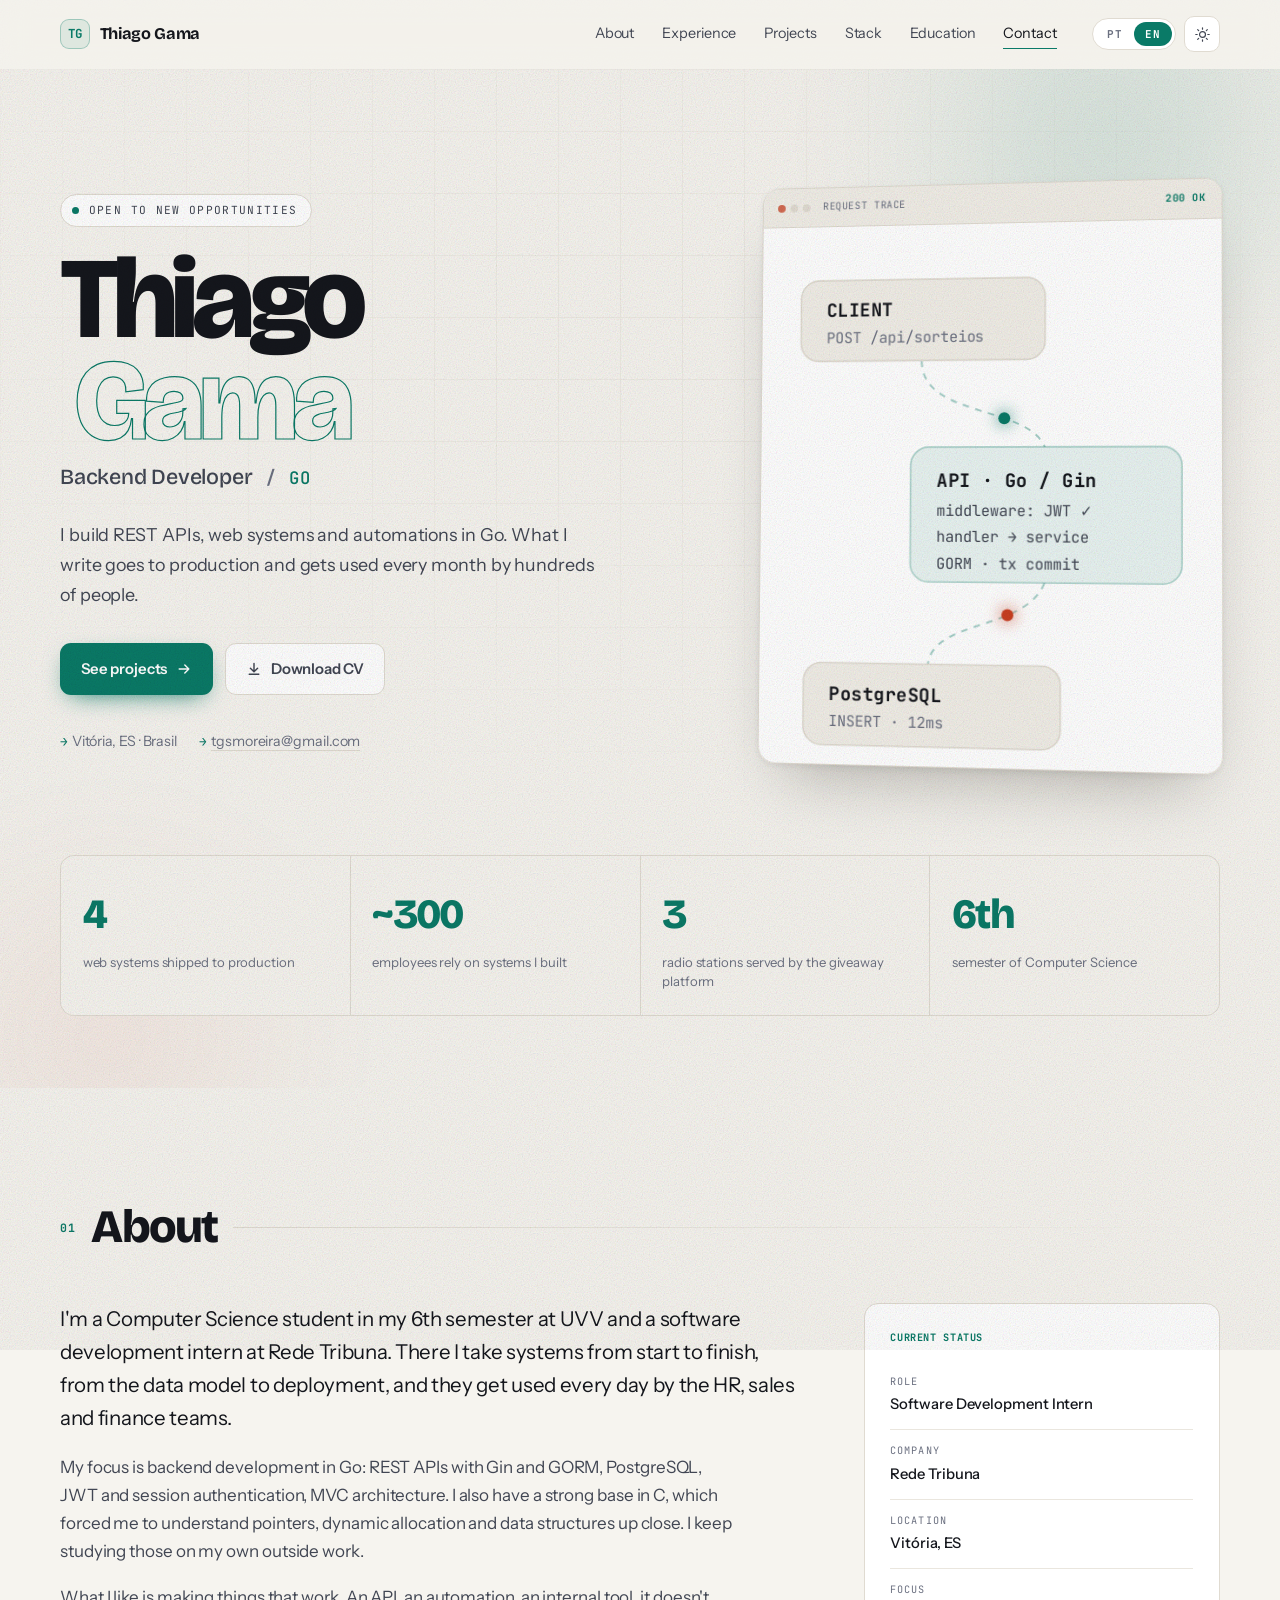
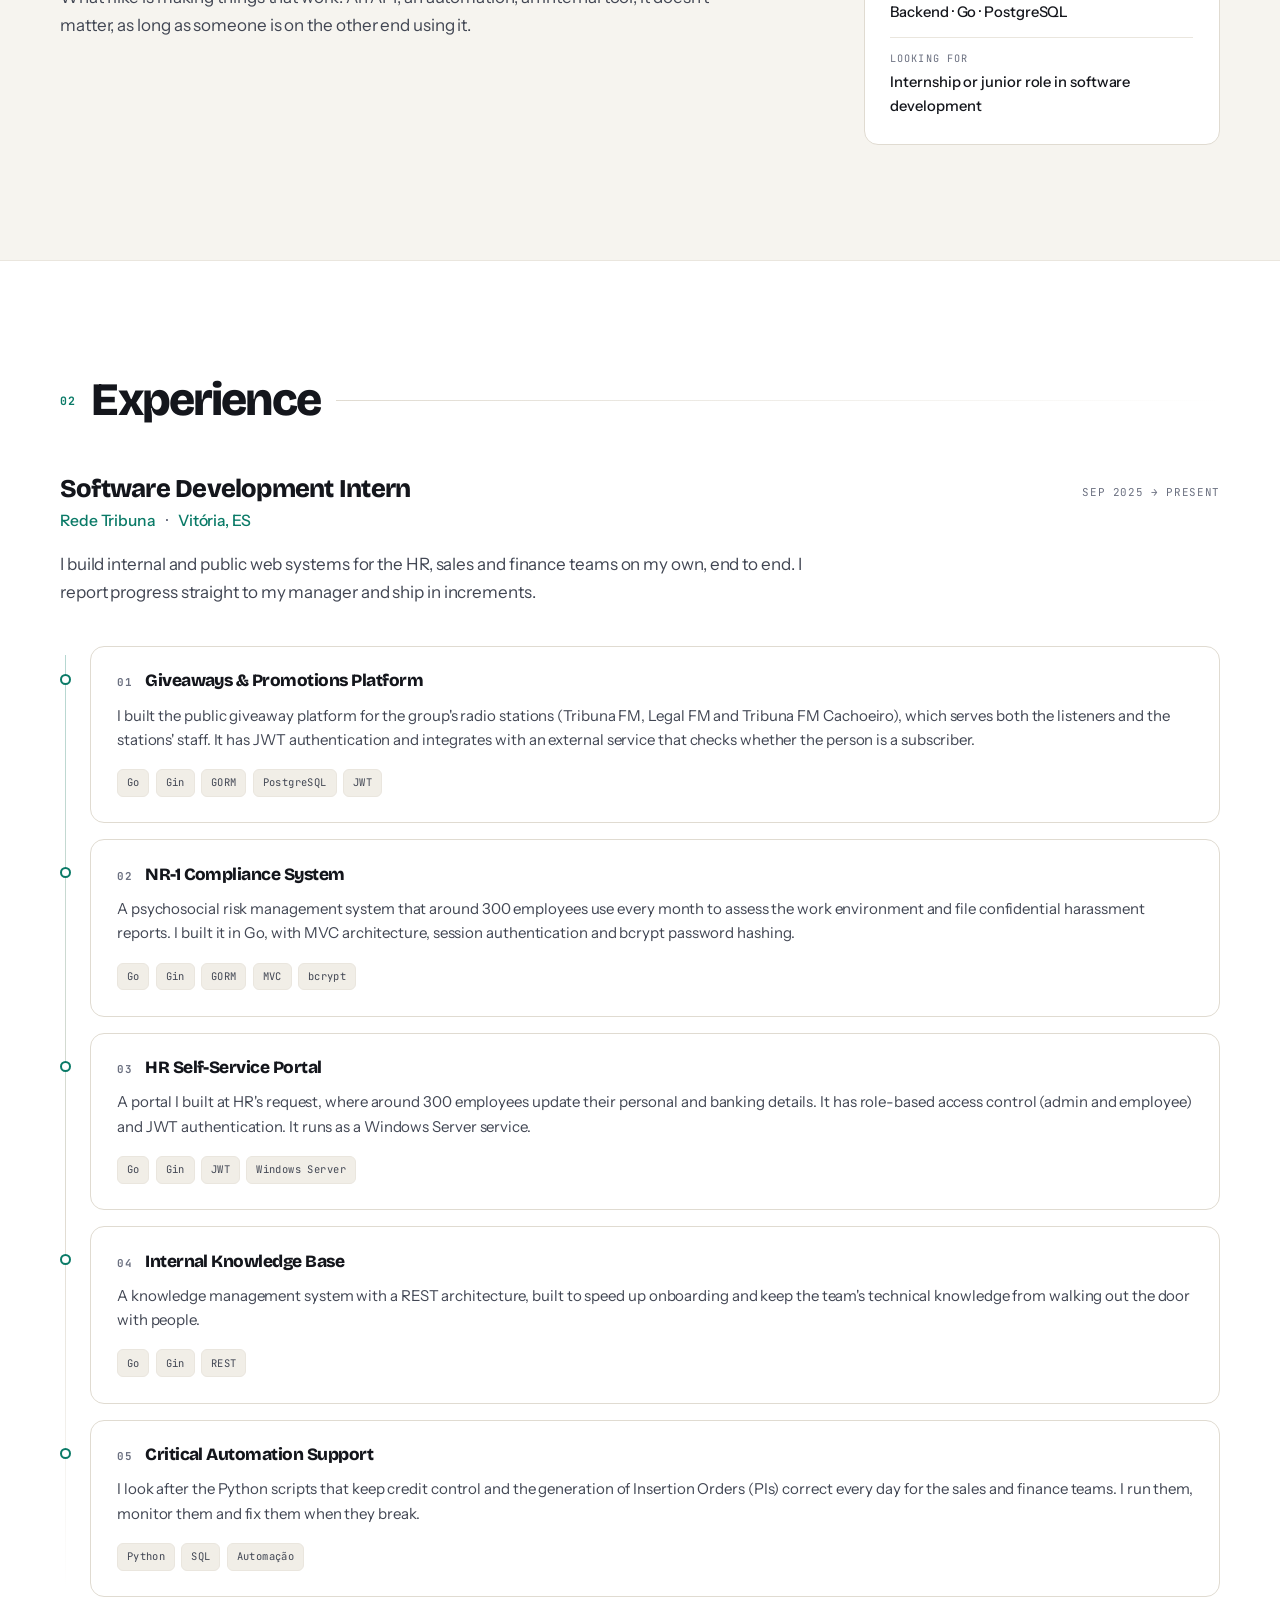
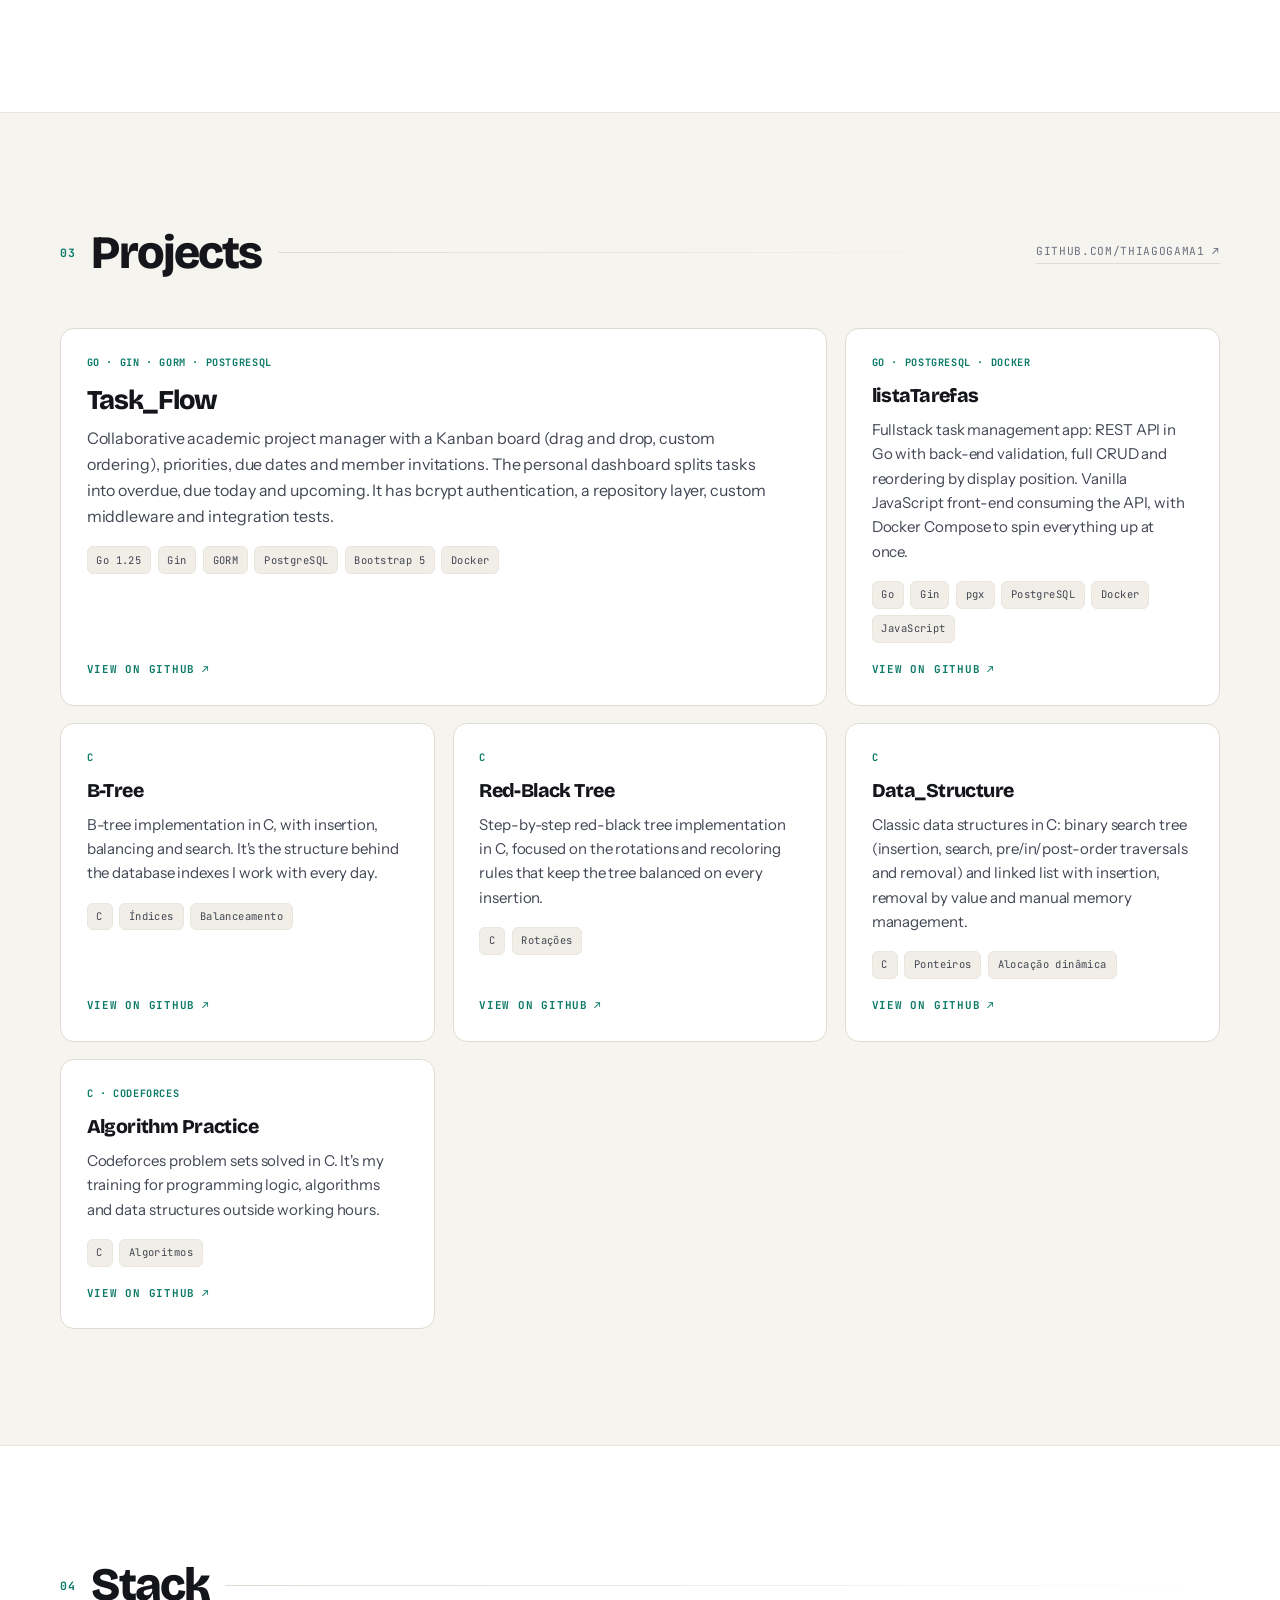
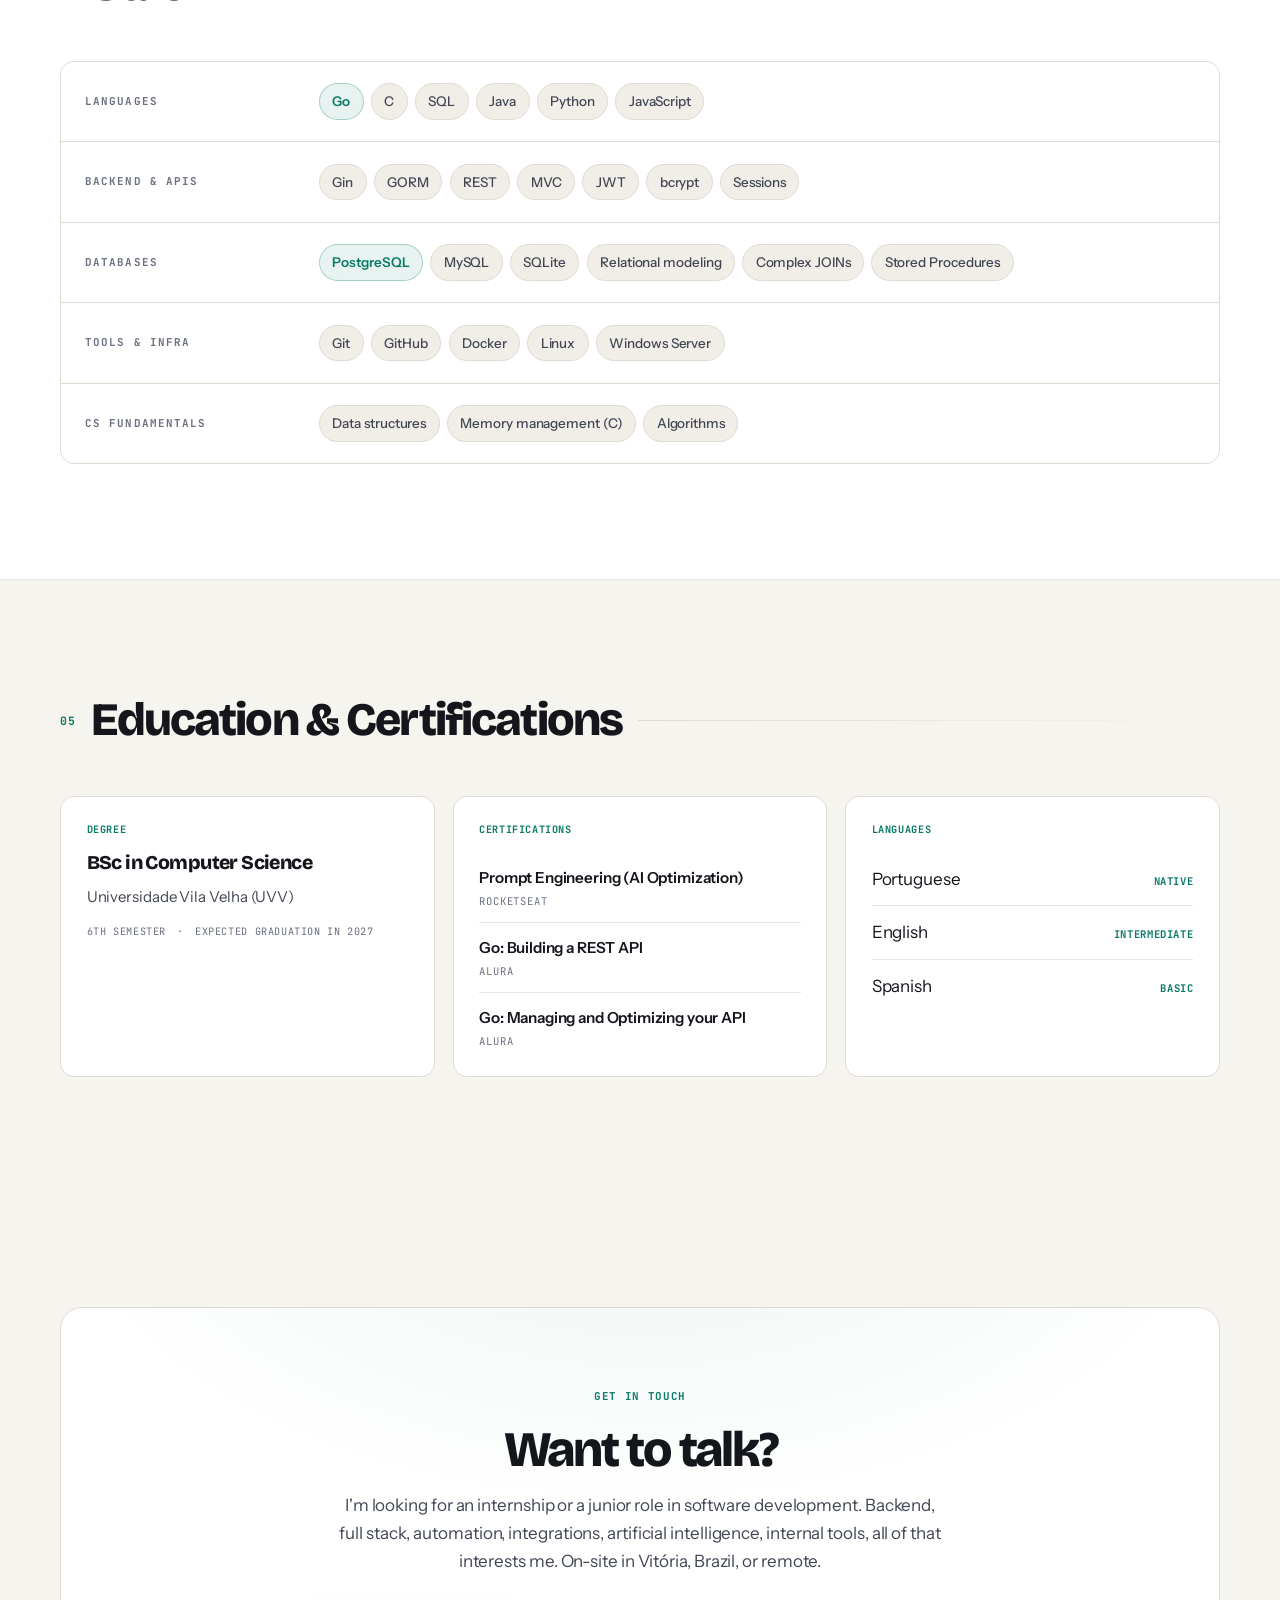
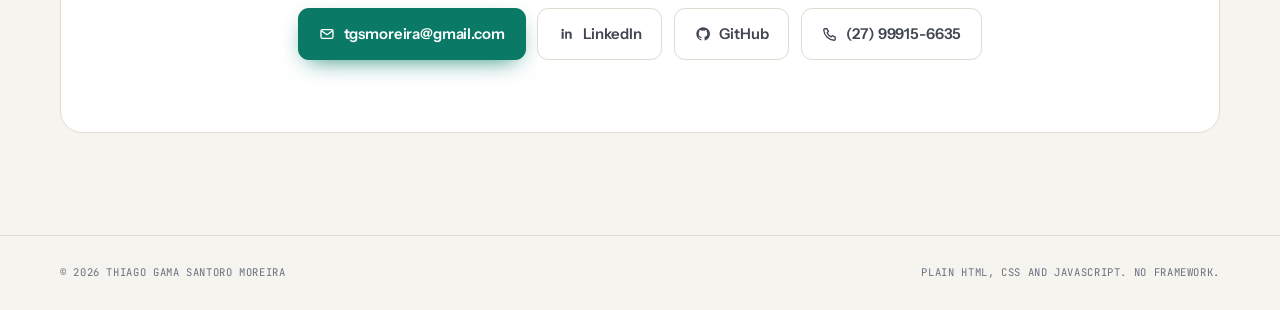
==== index.html @ 3f61fa40 "Inclui inteligencia artificial nas areas de interesse" ====
<!DOCTYPE html>
<html lang="pt-BR" data-theme="dark">
<head>
<meta charset="utf-8">
<meta name="viewport" content="width=device-width, initial-scale=1">
<title>Thiago Gama | Desenvolvedor Backend (Go)</title>

<meta name="description" content="Thiago Gama Santoro Moreira, desenvolvedor backend em Go. APIs REST com Gin e GORM, PostgreSQL e sistemas web em produção. Estudante de Ciência da Computação na UVV, em Vitória (ES).">
<meta name="author" content="Thiago Gama Santoro Moreira">
<meta name="theme-color" content="#0A0B0F">
<link rel="canonical" href="https://thiagogama1.github.io/">

<meta property="og:type" content="website">
<meta property="og:title" content="Thiago Gama | Desenvolvedor Backend (Go)">
<meta property="og:description" content="APIs REST em Go, PostgreSQL e sistemas web em produção usados por centenas de pessoas todos os meses.">
<meta property="og:url" content="https://thiagogama1.github.io/">
<meta property="og:locale" content="pt_BR">
<meta name="twitter:card" content="summary_large_image">

<link rel="icon" href="data:image/svg+xml,<svg xmlns='http://www.w3.org/2000/svg' viewBox='0 0 100 100'><rect width='100' height='100' rx='22' fill='%230A0B0F'/><text x='50' y='68' font-family='monospace' font-size='52' font-weight='700' fill='%232DE2C5' text-anchor='middle'>TG</text></svg>">

<link rel="preconnect" href="https://fonts.googleapis.com">
<link rel="preconnect" href="https://fonts.gstatic.com" crossorigin>
<link href="https://fonts.googleapis.com/css2?family=Bricolage+Grotesque:opsz,wght@12..96,500;12..96,700;12..96,800&family=Instrument+Sans:ital,wght@0,400;0,500;0,600;1,400&family=JetBrains+Mono:wght@400;500;700&display=swap" rel="stylesheet">
<link rel="stylesheet" href="assets/css/style.css">

<script>
  // Aplica tema e idioma antes da pintura, evitando flash.
  (function () {
    var t = localStorage.getItem('tg-theme');
    if (!t) t = window.matchMedia('(prefers-color-scheme: light)').matches ? 'light' : 'dark';
    document.documentElement.setAttribute('data-theme', t);
    var l = localStorage.getItem('tg-lang');
    if (!l) l = (navigator.language || 'pt').toLowerCase().indexOf('pt') === 0 ? 'pt' : 'en';
    document.documentElement.setAttribute('data-lang', l);
  })();
</script>
</head>

<body>
<div class="grain" aria-hidden="true"></div>
<div class="progress" id="progress" aria-hidden="true"></div>
<a class="skip" href="#sobre" data-i18n="a11y.skip">Pular para o conteúdo</a>

<!-- ============ NAV ============ -->
<header class="nav" id="nav">
  <div class="nav__inner">
    <a class="brand" href="#top">
      <span class="brand__mark" aria-hidden="true">TG</span>
      <span class="brand__text">Thiago Gama</span>
    </a>

    <nav class="nav__links" id="navLinks" aria-label="Menu">
      <a href="#sobre" data-i18n="nav.about">Sobre</a>
      <a href="#experiencia" data-i18n="nav.experience">Experiência</a>
      <a href="#projetos" data-i18n="nav.projects">Projetos</a>
      <a href="#stack" data-i18n="nav.stack">Stack</a>
      <a href="#formacao" data-i18n="nav.education">Formação</a>
      <a href="#contato" data-i18n="nav.contact">Contato</a>
    </nav>

    <div class="nav__actions">
      <div class="langswitch" role="group" aria-label="Idioma / Language">
        <button type="button" class="langswitch__btn" data-lang-set="pt">PT</button>
        <button type="button" class="langswitch__btn" data-lang-set="en">EN</button>
        <span class="langswitch__pill" aria-hidden="true"></span>
      </div>

      <button type="button" class="iconbtn" id="themeToggle" aria-label="Alternar tema" data-i18n-attr="aria-label:a11y.theme">
        <svg class="icon-sun" viewBox="0 0 24 24" fill="none" stroke="currentColor" stroke-width="1.7" stroke-linecap="round" aria-hidden="true">
          <circle cx="12" cy="12" r="4.2"/><path d="M12 2.5v2M12 19.5v2M2.5 12h2M19.5 12h2M5.2 5.2l1.4 1.4M17.4 17.4l1.4 1.4M18.8 5.2l-1.4 1.4M6.6 17.4l-1.4 1.4"/>
        </svg>
        <svg class="icon-moon" viewBox="0 0 24 24" fill="none" stroke="currentColor" stroke-width="1.7" stroke-linecap="round" stroke-linejoin="round" aria-hidden="true">
          <path d="M20.5 14.3A8.5 8.5 0 1 1 9.7 3.5a6.8 6.8 0 0 0 10.8 10.8Z"/>
        </svg>
      </button>

      <button type="button" class="burger" id="burger" aria-label="Menu" aria-expanded="false" aria-controls="navLinks">
        <span></span><span></span>
      </button>
    </div>
  </div>
</header>

<main>
<!-- ============ HERO ============ -->
<section class="hero" id="top">
  <div class="hero__bg" aria-hidden="true">
    <span class="blob blob--a"></span>
    <span class="blob blob--b"></span>
  </div>

  <div class="wrap hero__inner">
    <div class="hero__main">
      <p class="eyebrow reveal" data-d="0">
        <span class="pulse" aria-hidden="true"></span>
        <span data-i18n="hero.status">Aberto a novas oportunidades</span>
      </p>

      <h1 class="hero__title">
        <span class="reveal" data-d="1">Thiago</span>
        <span class="reveal accentline" data-d="2">Gama</span>
      </h1>

      <p class="hero__role reveal" data-d="3">
        <span data-i18n="hero.role">Desenvolvedor Backend</span>
        <span class="sep" aria-hidden="true">/</span>
        <span class="mono">Go</span>
      </p>

      <p class="hero__lede reveal" data-d="4" data-i18n="hero.lede">
        Construo APIs REST, sistemas web e automações em Go. O que eu escrevo vai para produção e é usado todo mês por centenas de pessoas.
      </p>

      <div class="hero__cta reveal" data-d="5">
        <a class="btn btn--primary" href="#projetos">
          <span data-i18n="hero.ctaProjects">Ver projetos</span>
          <svg viewBox="0 0 20 20" fill="none" stroke="currentColor" stroke-width="1.8" stroke-linecap="round" stroke-linejoin="round" aria-hidden="true"><path d="M4 10h12M11 5l5 5-5 5"/></svg>
        </a>
        <a class="btn btn--ghost" href="assets/Thiago_Gama_Moreira_CV.pdf" download>
          <svg viewBox="0 0 20 20" fill="none" stroke="currentColor" stroke-width="1.8" stroke-linecap="round" stroke-linejoin="round" aria-hidden="true"><path d="M10 3v10M5.5 9l4.5 4.5L14.5 9M4 16.5h12"/></svg>
          <span data-i18n="hero.ctaCv">Baixar CV</span>
        </a>
      </div>

      <ul class="hero__meta reveal" data-d="6">
        <li><span class="mono">→</span> Vitória, ES · Brasil</li>
        <li><span class="mono">→</span> <a href="mailto:tgsmoreira@gmail.com">tgsmoreira@gmail.com</a></li>
      </ul>
    </div>

    <!-- Painel de trace de requisição -->
    <aside class="hero__viz reveal" data-d="4" aria-hidden="true">
      <div class="panel">
        <div class="panel__bar">
          <span class="panel__dots"><i></i><i></i><i></i></span>
          <span class="mono panel__title">request trace</span>
          <span class="mono panel__code">200 OK</span>
        </div>
        <div class="panel__body">
          <svg class="trace" viewBox="0 0 340 400" role="presentation" xmlns:xlink="http://www.w3.org/1999/xlink">
            <defs>
              <path id="p1" d="M120 96 C 120 140, 200 130, 214 162"/>
              <path id="p2" d="M214 264 C 200 300, 130 292, 126 326"/>
            </defs>

            <path class="edge" d="M120 96 C 120 140, 200 130, 214 162"/>
            <path class="edge" d="M214 264 C 200 300, 130 292, 126 326"/>

            <!-- node: client -->
            <g class="node">
              <rect x="26" y="34" width="188" height="62" rx="14"/>
              <text class="lbl" x="46" y="62">CLIENT</text>
              <text class="sub" x="46" y="82">POST /api/sorteios</text>
            </g>

            <!-- node: api -->
            <g class="node node--hot">
              <rect x="112" y="162" width="204" height="102" rx="14"/>
              <text class="lbl" x="132" y="192">API · Go / Gin</text>
              <text class="sub" x="132" y="214">middleware: JWT ✓</text>
              <text class="sub" x="132" y="234">handler → service</text>
              <text class="sub" x="132" y="254">GORM · tx commit</text>
            </g>

            <!-- node: db -->
            <g class="node">
              <rect x="30" y="326" width="196" height="62" rx="14"/>
              <text class="lbl" x="50" y="354">PostgreSQL</text>
              <text class="sub" x="50" y="374">INSERT · 12ms</text>
            </g>

            <circle class="pkt" r="4.5">
              <animateMotion dur="3.2s" repeatCount="indefinite">
                <mpath href="#p1" xlink:href="#p1"/>
              </animateMotion>
            </circle>
            <circle class="pkt pkt--2" r="4.5">
              <animateMotion dur="3.2s" begin="1.1s" repeatCount="indefinite">
                <mpath href="#p2" xlink:href="#p2"/>
              </animateMotion>
            </circle>
          </svg>
        </div>
      </div>
    </aside>
  </div>

  <!-- ============ STATS ============ -->
  <div class="wrap">
    <ul class="stats reveal">
      <li class="stat">
        <span class="stat__num" data-count="4" data-suffix="">0</span>
        <span class="stat__lbl" data-i18n="stats.systems">sistemas web entregues em produção</span>
      </li>
      <li class="stat">
        <span class="stat__num" data-count="300" data-prefix="~">0</span>
        <span class="stat__lbl" data-i18n="stats.users">colaboradores usam meus sistemas</span>
      </li>
      <li class="stat">
        <span class="stat__num" data-count="3" data-suffix="">0</span>
        <span class="stat__lbl" data-i18n="stats.radios">rádios servidas pela plataforma de sorteios</span>
      </li>
      <li class="stat">
        <span class="stat__num" data-count="6" data-suffix="º">0</span>
        <span class="stat__lbl" data-i18n="stats.semester">período de Ciência da Computação</span>
      </li>
    </ul>
  </div>
</section>

<!-- ============ SOBRE ============ -->
<section class="sec" id="sobre">
  <div class="wrap">
    <header class="sechead reveal">
      <span class="mono sechead__idx">01</span>
      <h2 class="sechead__title" data-i18n="about.title">Sobre</h2>
      <span class="sechead__rule" aria-hidden="true"></span>
    </header>

    <div class="about">
      <div class="about__text">
        <p class="lead reveal" data-i18n="about.p1">
          Sou estudante de Ciência da Computação no 6º período da UVV e estagiário de desenvolvimento de sistemas na Rede Tribuna. Lá eu pego os sistemas do começo ao fim, do modelo de dados ao deploy, e eles são usados todo dia pelas áreas de RH, comercial e financeiro.
        </p>
        <p class="reveal" data-i18n="about.p2">
          Meu foco é backend em Go: APIs REST com Gin e GORM, PostgreSQL, autenticação com JWT e sessão, arquitetura MVC. Tenho também uma base forte em C, que me obrigou a entender ponteiros, alocação dinâmica e estruturas de dados de perto. Continuo estudando esses assuntos por conta própria fora do trabalho.
        </p>
        <p class="reveal" data-i18n="about.p3">
          Gosto de fazer coisa que funciona. API, automação, ferramenta interna, tanto faz: o que importa é ter alguém do outro lado usando.
        </p>
      </div>

      <aside class="about__card reveal">
        <div class="card card--quiet">
          <p class="mono card__kicker" data-i18n="about.nowTitle">status atual</p>
          <dl class="deflist">
            <div><dt data-i18n="about.roleK">Cargo</dt><dd data-i18n="about.roleV">Estagiário de Desenvolvimento de Sistemas</dd></div>
            <div><dt data-i18n="about.companyK">Empresa</dt><dd>Rede Tribuna</dd></div>
            <div><dt data-i18n="about.locK">Local</dt><dd>Vitória, ES</dd></div>
            <div><dt data-i18n="about.focusK">Foco</dt><dd data-i18n="about.focusV">Backend · Go · PostgreSQL</dd></div>
            <div><dt data-i18n="about.seekK">Buscando</dt><dd data-i18n="about.seekV">Estágio ou vaga júnior em desenvolvimento de software</dd></div>
          </dl>
        </div>
      </aside>
    </div>
  </div>
</section>

<!-- ============ EXPERIÊNCIA ============ -->
<section class="sec sec--alt" id="experiencia">
  <div class="wrap">
    <header class="sechead reveal">
      <span class="mono sechead__idx">02</span>
      <h2 class="sechead__title" data-i18n="exp.title">Experiência</h2>
      <span class="sechead__rule" aria-hidden="true"></span>
    </header>

    <div class="job reveal">
      <div class="job__head">
        <div>
          <h3 class="job__role" data-i18n="exp.jobRole">Estagiário de Desenvolvimento de Sistemas</h3>
          <p class="job__co">Rede Tribuna <span class="sep">·</span> Vitória, ES</p>
        </div>
        <p class="mono job__when"><span data-i18n="exp.jobFrom">Set 2025</span> <span aria-hidden="true">→</span> <span data-i18n="exp.jobTo">atual</span></p>
      </div>
      <p class="job__intro" data-i18n="exp.jobIntro">
        Desenvolvo sozinho, de ponta a ponta, sistemas web internos e públicos para as áreas de RH, comercial e financeiro. Reporto o andamento direto ao gestor e entrego em partes.
      </p>
    </div>

    <ol class="tl">
      <li class="tl__item reveal">
        <div class="card card--work">
          <div class="card__top">
            <span class="mono card__idx">01</span>
            <h4 class="card__title" data-i18n="exp.p1t">Plataforma de Sorteios e Promoções</h4>
          </div>
          <p class="card__desc" data-i18n="exp.p1d">
            Desenvolvi a plataforma pública de sorteios das rádios do grupo (Tribuna FM, Legal FM e Tribuna FM Cachoeiro), que atende tanto os ouvintes quanto a equipe das emissoras. Tem autenticação JWT e integração com um serviço externo que verifica se a pessoa é assinante.
          </p>
          <ul class="tags"><li>Go</li><li>Gin</li><li>GORM</li><li>PostgreSQL</li><li>JWT</li></ul>
        </div>
      </li>

      <li class="tl__item reveal">
        <div class="card card--work">
          <div class="card__top">
            <span class="mono card__idx">02</span>
            <h4 class="card__title" data-i18n="exp.p2t">Sistema de Conformidade com a NR-1</h4>
          </div>
          <p class="card__desc" data-i18n="exp.p2d">
            Sistema de gestão de riscos psicossociais que cerca de 300 funcionários usam todo mês para avaliar o ambiente de trabalho e registrar denúncias de assédio de forma confidencial. Fiz em Go, com arquitetura MVC, autenticação por sessão e senha com bcrypt.
          </p>
          <ul class="tags"><li>Go</li><li>Gin</li><li>GORM</li><li>MVC</li><li>bcrypt</li></ul>
        </div>
      </li>

      <li class="tl__item reveal">
        <div class="card card--work">
          <div class="card__top">
            <span class="mono card__idx">03</span>
            <h4 class="card__title" data-i18n="exp.p3t">Portal de Autoatendimento do RH</h4>
          </div>
          <p class="card__desc" data-i18n="exp.p3d">
            Portal que desenvolvi a pedido do RH, onde cerca de 300 colaboradores atualizam dados cadastrais e bancários. Tem controle de acesso por perfil (administrador e colaborador) e autenticação por JWT. Roda como serviço no Windows Server.
          </p>
          <ul class="tags"><li>Go</li><li>Gin</li><li>JWT</li><li>Windows Server</li></ul>
        </div>
      </li>

      <li class="tl__item reveal">
        <div class="card card--work">
          <div class="card__top">
            <span class="mono card__idx">04</span>
            <h4 class="card__title" data-i18n="exp.p4t">Base de Conhecimento Interna</h4>
          </div>
          <p class="card__desc" data-i18n="exp.p4d">
            Sistema de gestão de conhecimento com arquitetura REST, feito para acelerar o treinamento de quem entra na equipe e não deixar o conhecimento técnico ir embora junto com as pessoas.
          </p>
          <ul class="tags"><li>Go</li><li>Gin</li><li>REST</li></ul>
        </div>
      </li>

      <li class="tl__item reveal">
        <div class="card card--work">
          <div class="card__top">
            <span class="mono card__idx">05</span>
            <h4 class="card__title" data-i18n="exp.p5t">Sustentação de Automações Críticas</h4>
          </div>
          <p class="card__desc" data-i18n="exp.p5d">
            Cuido dos scripts em Python que garantem a integridade diária do controle de crédito e da geração de Pedidos de Inserção (PIs) do comercial e do financeiro. Executo, monitoro e corrijo quando quebra.
          </p>
          <ul class="tags"><li>Python</li><li>SQL</li><li>Automação</li></ul>
        </div>
      </li>
    </ol>
  </div>
</section>

<!-- ============ PROJETOS ============ -->
<section class="sec" id="projetos">
  <div class="wrap">
    <header class="sechead reveal">
      <span class="mono sechead__idx">03</span>
      <h2 class="sechead__title" data-i18n="proj.title">Projetos</h2>
      <span class="sechead__rule" aria-hidden="true"></span>
      <a class="sechead__link mono" href="https://github.com/ThiagoGama1" target="_blank" rel="noopener">
        github.com/ThiagoGama1 ↗
      </a>
    </header>

    <div class="grid">
      <article class="card card--proj card--feature reveal">
        <p class="mono card__kicker">Go · Gin · GORM · PostgreSQL</p>
        <h3 class="card__title">Task_Flow</h3>
        <p class="card__desc" data-i18n="proj.taskflow">
          Gerenciador de projetos acadêmicos colaborativos com quadro Kanban (arrastar e soltar, ordenação personalizada), prioridades, prazos e convite de membros. O dashboard pessoal separa as tarefas em atrasadas, para hoje e próximas. Tem autenticação com bcrypt, camada de repositórios, middleware próprio e testes de integração.
        </p>
        <ul class="tags"><li>Go 1.25</li><li>Gin</li><li>GORM</li><li>PostgreSQL</li><li>Bootstrap 5</li><li>Docker</li></ul>
        <a class="card__link" href="https://github.com/ThiagoGama1/Task_Flow" target="_blank" rel="noopener">
          <span data-i18n="proj.view">Ver no GitHub</span> <span aria-hidden="true">↗</span>
        </a>
      </article>

      <article class="card card--proj reveal">
        <p class="mono card__kicker">Go · PostgreSQL · Docker</p>
        <h3 class="card__title">listaTarefas</h3>
        <p class="card__desc" data-i18n="proj.lista">
          Aplicação fullstack de gestão de tarefas: API REST em Go com validação no back-end, CRUD completo e reordenação por posição de exibição. Front-end em JavaScript puro consumindo a API, com Docker Compose para subir tudo de uma vez.
        </p>
        <ul class="tags"><li>Go</li><li>Gin</li><li>pgx</li><li>PostgreSQL</li><li>Docker</li><li>JavaScript</li></ul>
        <a class="card__link" href="https://github.com/ThiagoGama1/listaTarefas" target="_blank" rel="noopener">
          <span data-i18n="proj.view">Ver no GitHub</span> <span aria-hidden="true">↗</span>
        </a>
      </article>

      <article class="card card--proj reveal">
        <p class="mono card__kicker">C</p>
        <h3 class="card__title" data-i18n="proj.btreeT">Árvore B</h3>
        <p class="card__desc" data-i18n="proj.btreeD">
          Implementação de árvore B em C, com inserção, balanceamento e busca. É a estrutura por trás dos índices dos bancos de dados que uso no dia a dia.
        </p>
        <ul class="tags"><li>C</li><li>Índices</li><li>Balanceamento</li></ul>
        <a class="card__link" href="https://github.com/ThiagoGama1/B_tree2" target="_blank" rel="noopener">
          <span data-i18n="proj.view">Ver no GitHub</span> <span aria-hidden="true">↗</span>
        </a>
      </article>

      <article class="card card--proj reveal">
        <p class="mono card__kicker">C</p>
        <h3 class="card__title" data-i18n="proj.rbT">Árvore Rubro-Negra</h3>
        <p class="card__desc" data-i18n="proj.rbD">
          Implementação passo a passo de árvore rubro-negra em C, com foco nas rotações e nas regras de recoloração que mantêm a árvore balanceada a cada inserção.
        </p>
        <ul class="tags"><li>C</li><li>Rotações</li></ul>
        <a class="card__link" href="https://github.com/ThiagoGama1/arvore_rubro_negra" target="_blank" rel="noopener">
          <span data-i18n="proj.view">Ver no GitHub</span> <span aria-hidden="true">↗</span>
        </a>
      </article>

      <article class="card card--proj reveal">
        <p class="mono card__kicker">C</p>
        <h3 class="card__title">Data_Structure</h3>
        <p class="card__desc" data-i18n="proj.dsD">
          Estruturas de dados clássicas em C: árvore binária de busca (inserção, busca, percursos pré/in/pós-ordem e remoção) e lista encadeada com inserção, remoção por valor e gerenciamento manual de memória.
        </p>
        <ul class="tags"><li>C</li><li>Ponteiros</li><li>Alocação dinâmica</li></ul>
        <a class="card__link" href="https://github.com/ThiagoGama1/Data_Structure" target="_blank" rel="noopener">
          <span data-i18n="proj.view">Ver no GitHub</span> <span aria-hidden="true">↗</span>
        </a>
      </article>

      <article class="card card--proj reveal">
        <p class="mono card__kicker">C · Codeforces</p>
        <h3 class="card__title" data-i18n="proj.cfT">Treino em Algoritmos</h3>
        <p class="card__desc" data-i18n="proj.cfD">
          Problem sets do Codeforces resolvidos em C. É o meu treino de lógica de programação, algoritmos e estruturas de dados fora do horário de trabalho.
        </p>
        <ul class="tags"><li>C</li><li>Algoritmos</li></ul>
        <a class="card__link" href="https://github.com/ThiagoGama1/exercicios_de_logica_codeforces" target="_blank" rel="noopener">
          <span data-i18n="proj.view">Ver no GitHub</span> <span aria-hidden="true">↗</span>
        </a>
      </article>
    </div>
  </div>
</section>

<!-- ============ STACK ============ -->
<section class="sec sec--alt" id="stack">
  <div class="wrap">
    <header class="sechead reveal">
      <span class="mono sechead__idx">04</span>
      <h2 class="sechead__title" data-i18n="stack.title">Stack</h2>
      <span class="sechead__rule" aria-hidden="true"></span>
    </header>

    <div class="stack">
      <div class="stack__grp reveal">
        <h3 class="stack__h mono" data-i18n="stack.lang">Linguagens</h3>
        <ul class="chips"><li class="chip chip--hi">Go</li><li class="chip">C</li><li class="chip">SQL</li><li class="chip">Java</li><li class="chip">Python</li><li class="chip">JavaScript</li></ul>
      </div>
      <div class="stack__grp reveal">
        <h3 class="stack__h mono" data-i18n="stack.backend">Backend &amp; APIs</h3>
        <ul class="chips"><li class="chip">Gin</li><li class="chip">GORM</li><li class="chip">REST</li><li class="chip">MVC</li><li class="chip">JWT</li><li class="chip">bcrypt</li><li class="chip" data-i18n="stack.sessions">Sessões</li></ul>
      </div>
      <div class="stack__grp reveal">
        <h3 class="stack__h mono" data-i18n="stack.db">Banco de dados</h3>
        <ul class="chips"><li class="chip chip--hi">PostgreSQL</li><li class="chip">MySQL</li><li class="chip">SQLite</li><li class="chip" data-i18n="stack.modeling">Modelagem relacional</li><li class="chip" data-i18n="stack.joins">JOINs complexos</li><li class="chip">Stored Procedures</li></ul>
      </div>
      <div class="stack__grp reveal">
        <h3 class="stack__h mono" data-i18n="stack.tools">Ferramentas &amp; Infra</h3>
        <ul class="chips"><li class="chip">Git</li><li class="chip">GitHub</li><li class="chip">Docker</li><li class="chip">Linux</li><li class="chip">Windows Server</li></ul>
      </div>
      <div class="stack__grp reveal">
        <h3 class="stack__h mono" data-i18n="stack.cs">Fundamentos</h3>
        <ul class="chips"><li class="chip" data-i18n="stack.ds">Estruturas de dados</li><li class="chip" data-i18n="stack.mem">Gerenciamento de memória (C)</li><li class="chip" data-i18n="stack.algo">Algoritmos</li></ul>
      </div>
    </div>
  </div>
</section>

<!-- ============ FORMAÇÃO ============ -->
<section class="sec" id="formacao">
  <div class="wrap">
    <header class="sechead reveal">
      <span class="mono sechead__idx">05</span>
      <h2 class="sechead__title" data-i18n="edu.title">Formação &amp; Certificações</h2>
      <span class="sechead__rule" aria-hidden="true"></span>
    </header>

    <div class="edu">
      <div class="card card--edu reveal">
        <p class="mono card__kicker" data-i18n="edu.degreeK">graduação</p>
        <h3 class="card__title" data-i18n="edu.degree">Bacharelado em Ciência da Computação</h3>
        <p class="card__desc">Universidade Vila Velha (UVV)</p>
        <p class="mono card__meta"><span data-i18n="edu.sem">6º período</span> <span class="sep">·</span> <span data-i18n="edu.grad">conclusão prevista em 2027</span></p>
      </div>

      <div class="card card--edu reveal">
        <p class="mono card__kicker" data-i18n="edu.certK">certificações</p>
        <ul class="certs">
          <li><strong data-i18n="edu.c1">Engenharia de Prompt (AI Optimization)</strong><span>Rocketseat</span></li>
          <li><strong data-i18n="edu.c2">Go: Criando uma API REST</strong><span>Alura</span></li>
          <li><strong data-i18n="edu.c3">Go: Gerenciando e Otimizando sua API</strong><span>Alura</span></li>
        </ul>
      </div>

      <div class="card card--edu reveal">
        <p class="mono card__kicker" data-i18n="edu.langK">idiomas</p>
        <ul class="langs">
          <li><span data-i18n="edu.pt">Português</span><b class="mono" data-i18n="edu.ptL">nativo</b></li>
          <li><span data-i18n="edu.en">Inglês</span><b class="mono" data-i18n="edu.enL">intermediário</b></li>
          <li><span data-i18n="edu.es">Espanhol</span><b class="mono" data-i18n="edu.esL">básico</b></li>
        </ul>
      </div>
    </div>
  </div>
</section>

<!-- ============ CONTATO ============ -->
<section class="sec sec--contact" id="contato">
  <div class="wrap">
    <div class="cta reveal">
      <span class="mono cta__kicker" data-i18n="contact.kicker">contato</span>
      <h2 class="cta__title" data-i18n="contact.title">Vamos conversar?</h2>
      <p class="cta__lede" data-i18n="contact.lede">
        Procuro estágio ou vaga júnior em desenvolvimento de software. Backend, full stack, automação, integrações, inteligência artificial, ferramentas internas, tudo isso me interessa. Presencial em Vitória (ES) ou remoto.
      </p>

      <div class="cta__links">
        <a class="btn btn--primary" href="mailto:tgsmoreira@gmail.com">
          <svg viewBox="0 0 20 20" fill="none" stroke="currentColor" stroke-width="1.7" stroke-linecap="round" stroke-linejoin="round" aria-hidden="true"><rect x="2.5" y="4.5" width="15" height="11" rx="2"/><path d="M3 6l7 5 7-5"/></svg>
          tgsmoreira@gmail.com
        </a>
        <a class="btn btn--ghost" href="https://www.linkedin.com/in/thiago-gama-santoro" target="_blank" rel="noopener">
          <svg viewBox="0 0 20 20" fill="currentColor" aria-hidden="true"><path d="M4.5 7h2.6v9H4.5V7Zm1.3-3.6a1.5 1.5 0 1 1 0 3 1.5 1.5 0 0 1 0-3ZM9 7h2.5v1.25h.04c.35-.66 1.2-1.35 2.47-1.35 2.64 0 3.13 1.7 3.13 3.92V16h-2.6v-4.6c0-1.1-.02-2.5-1.55-2.5-1.55 0-1.79 1.2-1.79 2.43V16H9V7Z"/></svg>
          LinkedIn
        </a>
        <a class="btn btn--ghost" href="https://github.com/ThiagoGama1" target="_blank" rel="noopener">
          <svg viewBox="0 0 20 20" fill="currentColor" aria-hidden="true"><path d="M10 1.6a8.4 8.4 0 0 0-2.66 16.37c.42.08.57-.18.57-.4v-1.5c-2.34.5-2.83-1-2.83-1-.38-.98-.94-1.24-.94-1.24-.77-.53.06-.51.06-.51.85.06 1.3.87 1.3.87.75 1.3 1.98.92 2.46.7.08-.55.3-.92.54-1.13-1.87-.21-3.83-.94-3.83-4.16 0-.92.33-1.67.87-2.26-.09-.21-.38-1.07.08-2.23 0 0 .7-.23 2.3.86a7.9 7.9 0 0 1 4.2 0c1.6-1.09 2.3-.86 2.3-.86.46 1.16.17 2.02.08 2.23.54.59.86 1.34.86 2.26 0 3.23-1.96 3.94-3.84 4.15.3.26.57.78.57 1.58v2.34c0 .23.15.49.58.4A8.4 8.4 0 0 0 10 1.6Z"/></svg>
          GitHub
        </a>
        <a class="btn btn--ghost" href="tel:+5527999156635">
          <svg viewBox="0 0 20 20" fill="none" stroke="currentColor" stroke-width="1.7" stroke-linecap="round" stroke-linejoin="round" aria-hidden="true"><path d="M6.2 3.5 8 7l-1.6 1.4a10 10 0 0 0 5.2 5.2L13 12l3.5 1.8v2.7c0 .8-.7 1.4-1.5 1.3A13.8 13.8 0 0 1 2.2 5c-.1-.8.5-1.5 1.3-1.5h2.7Z"/></svg>
          (27) 99915-6635
        </a>
      </div>
    </div>
  </div>
</section>
</main>

<footer class="foot">
  <div class="wrap foot__inner">
    <p class="mono">© <span id="year">2026</span> Thiago Gama Santoro Moreira</p>
    <p class="mono foot__built" data-i18n="footer.built">HTML, CSS e JavaScript puro. Sem framework.</p>
  </div>
</footer>

<script src="assets/js/i18n.js"></script>
<script src="assets/js/main.js"></script>
</body>
</html>
---- assets/css/style.css ----
/* =========================================================
   Thiago Gama — portfólio
   Paleta: base quase-preta + acento mint/teal, contra-acento coral
   Tipografia: Bricolage Grotesque / Instrument Sans / JetBrains Mono
   ========================================================= */

/* ---------- 1. tokens ---------- */
:root {
  --bg:        #0A0B0F;
  --bg-alt:    #0E1016;
  --surface:   #14161E;
  --surface-2: #1A1D27;
  --line:      #232733;
  --line-soft: #1A1D26;
  --fg:        #E9EAEE;
  --fg-dim:    #A6AAB8;
  --muted:     #848A99;

  --accent:      #2DE2C5;
  --accent-deep: #14B79B;
  --accent-soft: rgba(45, 226, 197, .12);
  --accent-line: rgba(45, 226, 197, .28);
  --coral:       #FF6B4A;

  --shadow:   0 1px 2px rgba(0,0,0,.4), 0 12px 32px -12px rgba(0,0,0,.7);
  --shadow-l: 0 2px 4px rgba(0,0,0,.4), 0 32px 64px -24px rgba(0,0,0,.85);

  --font-display: "Bricolage Grotesque", "Trebuchet MS", sans-serif;
  --font-body:    "Instrument Sans", "Segoe UI", sans-serif;
  --font-mono:    "JetBrains Mono", ui-monospace, "Cascadia Mono", monospace;

  --wrap: 1160px;
  --pad: clamp(1.25rem, 4vw, 2.5rem);
  --r: 14px;
  --ease: cubic-bezier(.22, 1, .36, 1);
}

[data-theme="light"] {
  --bg:        #F6F4EF;
  --bg-alt:    #FFFFFF;
  --surface:   #FFFFFF;
  --surface-2: #F1EEE7;
  --line:      #E0DBD1;
  --line-soft: #EAE6DE;
  --fg:        #14161C;
  --fg-dim:    #414653;
  --muted:     #6B7080;

  --accent:      #0A7A67;
  --accent-deep: #06584A;
  --accent-soft: rgba(10, 122, 103, .09);
  --accent-line: rgba(10, 122, 103, .30);
  --coral:       #C93F20;

  --shadow:   0 1px 2px rgba(24,20,12,.06), 0 12px 28px -14px rgba(24,20,12,.22);
  --shadow-l: 0 2px 6px rgba(24,20,12,.07), 0 34px 60px -28px rgba(24,20,12,.30);
}

/* ---------- 2. base ---------- */
*, *::before, *::after { box-sizing: border-box; }

html {
  scroll-behavior: smooth;
  scroll-padding-top: 96px;
  -webkit-text-size-adjust: 100%;
}

body {
  margin: 0;
  background: var(--bg);
  color: var(--fg);
  font-family: var(--font-body);
  font-size: clamp(1rem, .96rem + .2vw, 1.0625rem);
  line-height: 1.65;
  letter-spacing: -.005em;
  -webkit-font-smoothing: antialiased;
  overflow-x: hidden;
  transition: background-color .5s var(--ease), color .5s var(--ease);
}

img, svg { max-width: 100%; }
a { color: inherit; text-decoration: none; }
h1, h2, h3, h4 { font-family: var(--font-display); font-weight: 800; line-height: 1.05; letter-spacing: -.03em; margin: 0; }
p { margin: 0; }
ul, ol, dl, dd { margin: 0; padding: 0; list-style: none; }

.mono { font-family: var(--font-mono); font-size: .74em; letter-spacing: .06em; text-transform: uppercase; }
.sep { color: var(--muted); margin: 0 .45em; }
.wrap { width: min(100% - 2 * var(--pad), var(--wrap)); margin-inline: auto; }

::selection { background: var(--accent); color: #05060A; }

:focus-visible {
  outline: 2px solid var(--accent);
  outline-offset: 3px;
  border-radius: 4px;
}

.skip {
  position: fixed; top: -100px; left: 1rem; z-index: 200;
  padding: .7rem 1.1rem; background: var(--accent); color: #05060A;
  font-weight: 600; border-radius: 10px; transition: top .2s;
}
.skip:focus { top: 1rem; }

/* textura de grão sobre tudo */
.grain {
  position: fixed; inset: -50%; z-index: 1; pointer-events: none;
  opacity: .16; mix-blend-mode: overlay;
  background-image: url("data:image/svg+xml,%3Csvg xmlns='http://www.w3.org/2000/svg' width='180' height='180'%3E%3Cfilter id='n'%3E%3CfeTurbulence type='fractalNoise' baseFrequency='.85' numOctaves='3'/%3E%3C/filter%3E%3Crect width='180' height='180' filter='url(%23n)'/%3E%3C/svg%3E");
}
[data-theme="light"] .grain { opacity: .30; mix-blend-mode: multiply; }

/* barra de progresso de leitura */
.progress {
  position: fixed; top: 0; left: 0; z-index: 120;
  height: 2px; width: 100%; transform-origin: 0 50%; transform: scaleX(0);
  background: linear-gradient(90deg, var(--accent), var(--coral));
}

/* ---------- 3. nav ---------- */
.nav {
  position: sticky; top: 0; z-index: 100;
  backdrop-filter: blur(14px) saturate(150%);
  -webkit-backdrop-filter: blur(14px) saturate(150%);
  background: var(--bg); /* fallback para navegadores sem color-mix */
  background: color-mix(in srgb, var(--bg) 72%, transparent);
  border-bottom: 1px solid transparent;
  transition: border-color .35s, background-color .35s;
}
.nav.is-stuck { border-bottom-color: var(--line); }

.nav__inner {
  width: min(100% - 2 * var(--pad), var(--wrap));
  margin-inline: auto;
  display: flex; align-items: center; gap: 1.5rem;
  height: 68px;
}

.brand { display: inline-flex; align-items: center; gap: .6rem; margin-right: auto; }
.brand__mark {
  font-family: var(--font-mono); font-weight: 700; font-size: .78rem; letter-spacing: .04em;
  display: grid; place-items: center; width: 30px; height: 30px; border-radius: 9px;
  background: var(--accent-soft); color: var(--accent);
  border: 1px solid var(--accent-line);
  transition: transform .4s var(--ease);
}
.brand:hover .brand__mark { transform: rotate(-8deg) scale(1.06); }
.brand__text { font-family: var(--font-display); font-weight: 700; letter-spacing: -.02em; font-size: 1.02rem; }

.nav__links { display: flex; gap: .35rem; }
.nav__links a {
  position: relative; padding: .45rem .7rem; border-radius: 8px;
  font-size: .9rem; color: var(--fg-dim);
  transition: color .25s, background-color .25s;
}
.nav__links a::after {
  content: ""; position: absolute; left: .7rem; right: .7rem; bottom: .25rem;
  height: 1.5px; background: var(--accent); transform: scaleX(0); transform-origin: 0 50%;
  transition: transform .35s var(--ease);
}
.nav__links a:hover { color: var(--fg); }
.nav__links a:hover::after,
.nav__links a.is-active::after { transform: scaleX(1); }
.nav__links a.is-active { color: var(--fg); }

.nav__actions { display: flex; align-items: center; gap: .5rem; }

.langswitch {
  position: relative; display: flex; padding: 3px;
  border: 1px solid var(--line); border-radius: 999px; background: var(--surface);
}
.langswitch__btn {
  position: relative; z-index: 1; cursor: pointer; border: 0; background: none;
  font-family: var(--font-mono); font-size: .68rem; font-weight: 700; letter-spacing: .08em;
  color: var(--muted); width: 38px; padding: .32rem 0; border-radius: 999px;
  transition: color .3s;
}
.langswitch__btn.is-on { color: #05060A; }
[data-theme="light"] .langswitch__btn.is-on { color: #FFF; }
.langswitch__pill {
  position: absolute; top: 3px; bottom: 3px; left: 3px; width: 38px;
  border-radius: 999px; background: var(--accent);
  transition: transform .38s var(--ease);
}
html[data-lang="en"] .langswitch__pill { transform: translateX(38px); }

.iconbtn, .burger {
  display: grid; place-items: center; width: 36px; height: 36px; cursor: pointer;
  border: 1px solid var(--line); border-radius: 10px;
  background: var(--surface); color: var(--fg-dim);
  transition: color .25s, border-color .25s, transform .25s;
}
.iconbtn:hover, .burger:hover { color: var(--accent); border-color: var(--accent-line); }
.iconbtn:active { transform: scale(.94); }
.iconbtn svg { width: 17px; height: 17px; transition: transform .5s var(--ease), opacity .3s; }
.icon-sun { display: none; }
[data-theme="light"] .icon-sun { display: block; }
[data-theme="light"] .icon-moon { display: none; }

.burger { display: none; flex-direction: column; gap: 4px; }
.burger span { width: 15px; height: 1.6px; background: currentColor; border-radius: 2px; transition: transform .3s var(--ease), opacity .2s; }
.burger[aria-expanded="true"] span:first-child { transform: translateY(2.8px) rotate(45deg); }
.burger[aria-expanded="true"] span:last-child { transform: translateY(-2.8px) rotate(-45deg); }

/* ---------- 4. hero ---------- */
.hero { position: relative; padding: clamp(3.5rem, 9vw, 7rem) 0 clamp(3rem, 6vw, 4.5rem); overflow: hidden; }

.hero__bg { position: absolute; inset: 0; z-index: -1; pointer-events: none; }
.hero__bg::before {
  content: ""; position: absolute; inset: 0;
  background-image:
    linear-gradient(to right, var(--line-soft) 1px, transparent 1px),
    linear-gradient(to bottom, var(--line-soft) 1px, transparent 1px);
  background-size: 62px 62px;
  -webkit-mask-image: radial-gradient(ellipse 90% 65% at 50% 25%, #000 0%, transparent 78%);
          mask-image: radial-gradient(ellipse 90% 65% at 50% 25%, #000 0%, transparent 78%);
  opacity: .75;
}
.blob { position: absolute; border-radius: 50%; filter: blur(90px); opacity: .30; }
.blob--a {
  width: 460px; height: 460px; top: -160px; right: -60px;
  background: radial-gradient(circle, var(--accent), transparent 68%);
  animation: drift 22s var(--ease) infinite alternate;
}
.blob--b {
  width: 380px; height: 380px; bottom: -140px; left: -80px;
  background: radial-gradient(circle, var(--coral), transparent 68%);
  opacity: .18;
  animation: drift 27s var(--ease) infinite alternate-reverse;
}
[data-theme="light"] .blob--a { opacity: .22; }
[data-theme="light"] .blob--b { opacity: .12; }
@keyframes drift {
  from { transform: translate3d(0, 0, 0) scale(1); }
  to   { transform: translate3d(-60px, 50px, 0) scale(1.18); }
}

.hero__inner {
  display: grid; grid-template-columns: minmax(0, 1.15fr) minmax(0, .85fr);
  gap: clamp(2rem, 5vw, 4.5rem); align-items: center;
}

.eyebrow {
  display: inline-flex; align-items: center; gap: .6rem;
  font-family: var(--font-mono); font-size: .7rem; letter-spacing: .12em; text-transform: uppercase;
  color: var(--fg-dim);
  padding: .38rem .85rem .38rem .7rem;
  border: 1px solid var(--line); border-radius: 999px; background: var(--surface);
}
.pulse { width: 7px; height: 7px; border-radius: 50%; background: var(--accent); box-shadow: 0 0 0 0 var(--accent); animation: pulse 2.4s infinite; }
@keyframes pulse {
  0%   { box-shadow: 0 0 0 0 var(--accent-line); }
  70%  { box-shadow: 0 0 0 9px transparent; }
  100% { box-shadow: 0 0 0 0 transparent; }
}

.hero__title {
  margin: 1.4rem 0 .5rem;
  font-size: clamp(3.4rem, 11vw, 7.2rem);
  letter-spacing: -.055em;
  line-height: .88;
}
.hero__title span { display: block; }
.hero__title .accentline {
  color: transparent;
  -webkit-text-stroke: 1.4px var(--accent);
  padding-left: .12em;
}
[data-theme="light"] .hero__title .accentline { -webkit-text-stroke-width: 1.2px; }

.hero__role {
  font-family: var(--font-display); font-weight: 500;
  font-size: clamp(1.05rem, 2vw, 1.35rem); color: var(--fg-dim); letter-spacing: -.01em;
}
.hero__role .mono { color: var(--accent); font-size: .8em; }

.hero__lede {
  margin-top: 1.5rem; max-width: 46ch;
  font-size: clamp(1.02rem, 1.4vw, 1.14rem); color: var(--fg-dim); line-height: 1.68;
}

.hero__cta { display: flex; flex-wrap: wrap; gap: .75rem; margin-top: 2.1rem; }

.btn {
  display: inline-flex; align-items: center; gap: .55rem;
  padding: .78rem 1.25rem; border-radius: 11px;
  font-weight: 600; font-size: .93rem; letter-spacing: -.01em;
  border: 1px solid transparent; cursor: pointer;
  transition: transform .28s var(--ease), background-color .28s, border-color .28s, color .28s, box-shadow .28s;
}
.btn svg { width: 16px; height: 16px; flex: none; transition: transform .3s var(--ease); }
.btn:hover { transform: translateY(-2px); }
.btn--primary { background: var(--accent); color: #05060A; box-shadow: 0 8px 24px -10px var(--accent); }
[data-theme="light"] .btn--primary { color: #FFF; }
.btn--primary:hover { background: var(--accent-deep); box-shadow: 0 14px 30px -12px var(--accent); }
.btn--primary:hover svg { transform: translateX(3px); }
.btn--ghost { border-color: var(--line); color: var(--fg-dim); background: var(--surface); }
.btn--ghost:hover { border-color: var(--accent-line); color: var(--fg); background: var(--surface-2); }
.btn--ghost:hover svg { transform: translateY(2px); }
.cta__links .btn--ghost:hover svg { transform: none; }

.hero__meta { display: flex; flex-wrap: wrap; gap: 1.4rem; margin-top: 2.2rem; font-size: .89rem; color: var(--muted); }
.hero__meta .mono { color: var(--accent); font-size: .8rem; }
.hero__meta a { border-bottom: 1px solid var(--line); transition: color .25s, border-color .25s; }
.hero__meta a:hover { color: var(--accent); border-color: var(--accent); }

/* painel de trace */
.panel {
  border: 1px solid var(--line); border-radius: 18px; overflow: hidden;
  background: linear-gradient(180deg, var(--surface), var(--bg-alt));
  box-shadow: var(--shadow-l);
  transform: perspective(1400px) rotateY(-7deg) rotateX(2deg);
  transition: transform .8s var(--ease);
}
.panel:hover { transform: perspective(1400px) rotateY(-2deg) rotateX(0deg); }
.panel__bar {
  display: flex; align-items: center; gap: .8rem;
  padding: .7rem .95rem; border-bottom: 1px solid var(--line);
  background: var(--surface-2);
}
.panel__dots { display: flex; gap: 5px; }
.panel__dots i { width: 8px; height: 8px; border-radius: 50%; background: var(--line); display: block; }
.panel__dots i:first-child { background: var(--coral); opacity: .75; }
.panel__title { color: var(--muted); font-size: .64rem; }
.panel__code { margin-left: auto; color: var(--accent); font-size: .64rem; font-weight: 700; }
.panel__body { padding: .6rem .4rem .2rem; }

.trace { display: block; width: 100%; height: auto; }
.trace .edge { fill: none; stroke: var(--accent); stroke-width: 1.4; stroke-opacity: .38; stroke-dasharray: 5 5; }
.trace .node rect { fill: var(--surface-2); stroke: var(--line); stroke-width: 1.2; }
.trace .node--hot rect { stroke: var(--accent-line); fill: var(--accent-soft); }
.trace .lbl { font-family: var(--font-mono); font-size: 14px; font-weight: 700; fill: var(--fg); letter-spacing: .02em; }
.trace .sub { font-family: var(--font-mono); font-size: 11.5px; fill: var(--muted); }
.trace .node--hot .sub { fill: var(--fg-dim); }
.trace .pkt { fill: var(--accent); filter: drop-shadow(0 0 6px var(--accent)); }
.trace .pkt--2 { fill: var(--coral); filter: drop-shadow(0 0 6px var(--coral)); }

/* ---------- 5. stats ---------- */
.stats {
  display: grid; grid-template-columns: repeat(4, 1fr);
  gap: 1px; margin-top: clamp(3rem, 7vw, 5.5rem);
  background: var(--line); border: 1px solid var(--line); border-radius: var(--r); overflow: hidden;
}
.stat { background: var(--bg); padding: 1.5rem 1.35rem; transition: background-color .35s; }
.stat:hover { background: var(--surface); }
.stat__num {
  display: block; font-family: var(--font-display); font-weight: 800;
  font-size: clamp(1.9rem, 4vw, 2.6rem); letter-spacing: -.04em; color: var(--accent);
  font-variant-numeric: tabular-nums;
}
.stat__lbl { display: block; margin-top: .3rem; font-size: .82rem; color: var(--muted); line-height: 1.45; }

/* ---------- 6. seções ---------- */
.sec { padding: clamp(4rem, 9vw, 7.5rem) 0; position: relative; }
.sec--alt { background: var(--bg-alt); border-block: 1px solid var(--line-soft); }

.sechead { display: flex; align-items: center; gap: 1rem; margin-bottom: clamp(2rem, 4vw, 3.25rem); flex-wrap: wrap; }
.sechead__idx { color: var(--accent); font-size: .72rem; font-weight: 700; }
.sechead__title { font-size: clamp(1.9rem, 4.5vw, 2.9rem); letter-spacing: -.04em; }
.sechead__rule { flex: 1; height: 1px; background: linear-gradient(90deg, var(--line), transparent); min-width: 30px; }
.sechead__link { font-size: .7rem; color: var(--muted); border-bottom: 1px solid var(--line); padding-bottom: 2px; transition: color .25s, border-color .25s; }
.sechead__link:hover { color: var(--accent); border-color: var(--accent); }

/* ---------- 7. sobre ---------- */
.about { display: grid; grid-template-columns: minmax(0, 1.35fr) minmax(0, .65fr); gap: clamp(2rem, 5vw, 4rem); align-items: start; }
.about__text p + p { margin-top: 1.15rem; }
.about__text p { color: var(--fg-dim); max-width: 62ch; }
.lead { font-size: clamp(1.1rem, 1.7vw, 1.28rem); color: var(--fg) !important; line-height: 1.6; letter-spacing: -.015em; }

.deflist > div { display: grid; gap: .1rem; padding: .8rem 0; border-bottom: 1px solid var(--line-soft); }
.deflist > div:last-child { border-bottom: 0; padding-bottom: 0; }
.deflist dt { font-family: var(--font-mono); font-size: .64rem; letter-spacing: .1em; text-transform: uppercase; color: var(--muted); }
.deflist dd { font-size: .92rem; color: var(--fg); font-weight: 500; }

/* ---------- 8. cards ---------- */
.card {
  position: relative; padding: 1.6rem; border-radius: var(--r);
  border: 1px solid var(--line); background: var(--surface);
  transition: border-color .35s, transform .45s var(--ease), box-shadow .45s var(--ease);
  overflow: hidden;
}
/* holofote que segue o cursor */
.card::before {
  content: ""; position: absolute; inset: 0; pointer-events: none; opacity: 0;
  background: radial-gradient(340px circle at var(--mx, 50%) var(--my, 0%), var(--accent-soft), transparent 65%);
  transition: opacity .4s;
}
.card:hover::before { opacity: 1; }
.card:hover { border-color: var(--accent-line); transform: translateY(-4px); box-shadow: var(--shadow-l); }
.card--quiet:hover { transform: none; }

.card__kicker { color: var(--accent); font-size: .64rem; font-weight: 700; margin-bottom: .9rem; display: block; }
.card__title { font-size: 1.22rem; letter-spacing: -.03em; }
.card__desc { margin-top: .7rem; color: var(--fg-dim); font-size: .94rem; line-height: 1.62; }
.card__meta { margin-top: .9rem; color: var(--muted); font-size: .64rem; }

.card__top { display: flex; align-items: baseline; gap: .8rem; }
.card__idx { color: var(--muted); font-size: .68rem; font-weight: 700; flex: none; }

.card__link {
  display: inline-flex; align-items: center; gap: .4rem; margin-top: 1.15rem;
  font-family: var(--font-mono); font-size: .68rem; letter-spacing: .07em; text-transform: uppercase;
  color: var(--accent); font-weight: 700;
}
.card__link span:last-child { transition: transform .3s var(--ease); }
.card__link:hover span:last-child { transform: translate(3px, -3px); }

.tags { display: flex; flex-wrap: wrap; gap: .4rem; margin-top: 1.05rem; }
.tags li {
  font-family: var(--font-mono); font-size: .655rem; letter-spacing: .04em;
  padding: .26rem .55rem; border-radius: 6px;
  background: var(--surface-2); color: var(--fg-dim); border: 1px solid var(--line-soft);
}

/* ---------- 9. experiência ---------- */
.job { margin-bottom: 2.5rem; }
.job__head { display: flex; justify-content: space-between; align-items: flex-start; gap: 1rem; flex-wrap: wrap; }
.job__role { font-size: clamp(1.25rem, 2.4vw, 1.6rem); letter-spacing: -.03em; }
.job__co { margin-top: .3rem; color: var(--accent); font-weight: 500; font-size: .98rem; }
.job__co .sep { color: var(--muted); }
.job__when { color: var(--muted); font-size: .68rem; padding-top: .5rem; white-space: nowrap; }
.job__intro { margin-top: 1rem; color: var(--fg-dim); max-width: 68ch; }

.tl { position: relative; padding-left: 1.9rem; }
.tl::before {
  content: ""; position: absolute; left: 5px; top: .6rem; bottom: .6rem; width: 1px;
  background: linear-gradient(180deg, var(--accent-line), var(--line) 60%, transparent);
}
.tl__item { position: relative; }
.tl__item + .tl__item { margin-top: 1rem; }
.tl__item::before {
  content: ""; position: absolute; left: -1.9rem; top: 1.75rem;
  width: 11px; height: 11px; border-radius: 50%;
  background: var(--bg); border: 2px solid var(--accent);
  transition: transform .35s var(--ease), box-shadow .35s;
}
.sec--alt .tl__item::before { background: var(--bg-alt); }
.tl__item:hover::before { transform: scale(1.25); box-shadow: 0 0 0 5px var(--accent-soft); }
.card--work .card__title { font-size: 1.08rem; }

/* ---------- 10. projetos ---------- */
.grid { display: grid; grid-template-columns: repeat(auto-fit, minmax(310px, 1fr)); gap: 1.1rem; }
.card--proj { display: flex; flex-direction: column; }
.card--proj .card__link { margin-top: auto; padding-top: 1.15rem; }
.card--feature { grid-column: span 2; }
.card--feature .card__title { font-size: 1.7rem; }
.card--feature .card__desc { font-size: 1rem; max-width: 62ch; }

/* ---------- 11. stack ---------- */
.stack { display: grid; gap: 1px; background: var(--line); border: 1px solid var(--line); border-radius: var(--r); overflow: hidden; }
.stack__grp {
  display: grid; grid-template-columns: 210px 1fr; gap: 1.5rem; align-items: center;
  padding: 1.35rem 1.5rem; background: var(--bg-alt); transition: background-color .35s;
}
.stack__grp:hover { background: var(--surface); }
.stack__h { color: var(--muted); font-size: .68rem; font-weight: 700; letter-spacing: .1em; }
.chips { display: flex; flex-wrap: wrap; gap: .45rem; }
.chip {
  padding: .38rem .78rem; border-radius: 999px; font-size: .84rem; font-weight: 500;
  border: 1px solid var(--line); background: var(--surface-2); color: var(--fg-dim);
  transition: color .25s, border-color .25s, transform .25s var(--ease);
}
.chip:hover { color: var(--fg); border-color: var(--accent-line); transform: translateY(-2px); }
.chip--hi { color: var(--accent); border-color: var(--accent-line); background: var(--accent-soft); font-weight: 600; }

/* ---------- 12. formação ---------- */
.edu { display: grid; grid-template-columns: repeat(auto-fit, minmax(290px, 1fr)); gap: 1.1rem; }
.certs li { padding: .75rem 0; border-bottom: 1px solid var(--line-soft); display: grid; gap: .15rem; }
.certs li:last-child { border-bottom: 0; padding-bottom: 0; }
.certs strong { font-weight: 600; font-size: .95rem; letter-spacing: -.01em; }
.certs span { font-family: var(--font-mono); font-size: .66rem; letter-spacing: .08em; text-transform: uppercase; color: var(--muted); }
.langs li { display: flex; justify-content: space-between; align-items: baseline; gap: 1rem; padding: .75rem 0; border-bottom: 1px solid var(--line-soft); }
.langs li:last-child { border-bottom: 0; padding-bottom: 0; }
.langs b { color: var(--accent); font-size: .66rem; font-weight: 700; }

/* ---------- 13. contato ---------- */
.sec--contact { padding-bottom: clamp(4rem, 8vw, 6.5rem); }
.cta {
  position: relative; overflow: hidden;
  padding: clamp(2.25rem, 6vw, 4.5rem); border-radius: 22px;
  border: 1px solid var(--line); background: var(--surface);
  text-align: center;
}
.cta::before {
  content: ""; position: absolute; inset: -40% -10% auto; height: 420px;
  background: radial-gradient(ellipse at 50% 0%, var(--accent-soft), transparent 62%);
  pointer-events: none;
}
.cta > * { position: relative; }
.cta__kicker { color: var(--accent); font-size: .68rem; font-weight: 700; }
.cta__title { margin: 1rem auto .9rem; font-size: clamp(1.85rem, 5vw, 3.1rem); letter-spacing: -.045em; max-width: 16ch; }
.cta__lede { margin-inline: auto; max-width: 56ch; color: var(--fg-dim); }
.cta__links { display: flex; flex-wrap: wrap; justify-content: center; gap: .7rem; margin-top: 2.1rem; }

/* ---------- 14. rodapé ---------- */
.foot { border-top: 1px solid var(--line); padding: 1.75rem 0; }
.foot__inner { display: flex; justify-content: space-between; gap: 1rem; flex-wrap: wrap; }
.foot p { color: var(--muted); font-size: .66rem; }

/* ---------- 15. reveal ---------- */
.reveal { opacity: 0; transform: translateY(22px); }
.reveal.is-in {
  opacity: 1; transform: none;
  transition: opacity .8s var(--ease), transform .8s var(--ease);
  transition-delay: calc(var(--d, 0) * 90ms);
}
.tl__item.is-in, .grid .card.is-in, .stack__grp.is-in, .edu .card.is-in { transition-delay: calc(var(--i, 0) * 70ms); }

/* ---------- 16. responsivo ---------- */
@media (max-width: 1000px) {
  .hero__inner { grid-template-columns: 1fr; }
  .hero__viz { max-width: 440px; }
  .panel { transform: none; }
  .about { grid-template-columns: 1fr; }
  .card--feature { grid-column: span 1; }
  .stats { grid-template-columns: repeat(2, 1fr); }
  .stack__grp { grid-template-columns: 1fr; gap: .85rem; align-items: start; }
}

@media (max-width: 760px) {
  .burger { display: flex; }
  .nav__links {
    position: absolute; top: 68px; left: 0; right: 0;
    flex-direction: column; gap: 0; padding: .5rem var(--pad) 1.1rem;
    background: var(--bg); border-bottom: 1px solid var(--line);
    box-shadow: var(--shadow);
    clip-path: inset(0 0 100% 0); opacity: 0; pointer-events: none;
    transition: clip-path .45s var(--ease), opacity .3s;
  }
  .nav__links.is-open { clip-path: inset(0 0 0 0); opacity: 1; pointer-events: auto; }
  .nav__links a { padding: .75rem .2rem; font-size: 1rem; border-bottom: 1px solid var(--line-soft); border-radius: 0; }
  .nav__links a::after { display: none; }
  .brand__text { display: none; }
  .hero__title { font-size: clamp(3rem, 17vw, 5rem); }
  .job__head { flex-direction: column; }
  .job__when { padding-top: 0; }
  .tl { padding-left: 1.4rem; }
  .tl__item::before { left: -1.4rem; }
  .card { padding: 1.3rem; }
}

@media (max-width: 460px) {
  .stats { grid-template-columns: 1fr; }
  .hero__cta .btn, .cta__links .btn { flex: 1 1 100%; justify-content: center; }
}

/* ---------- 17. movimento reduzido / impressão ---------- */
@media (prefers-reduced-motion: reduce) {
  *, *::before, *::after {
    animation-duration: .001ms !important; animation-iteration-count: 1 !important;
    transition-duration: .001ms !important; scroll-behavior: auto !important;
  }
  .reveal { opacity: 1; transform: none; }
}

@media print {
  .nav, .grain, .progress, .hero__bg, .hero__viz, .skip { display: none !important; }
  body { background: #fff; color: #000; }
  .card, .sec--alt { break-inside: avoid; }
}
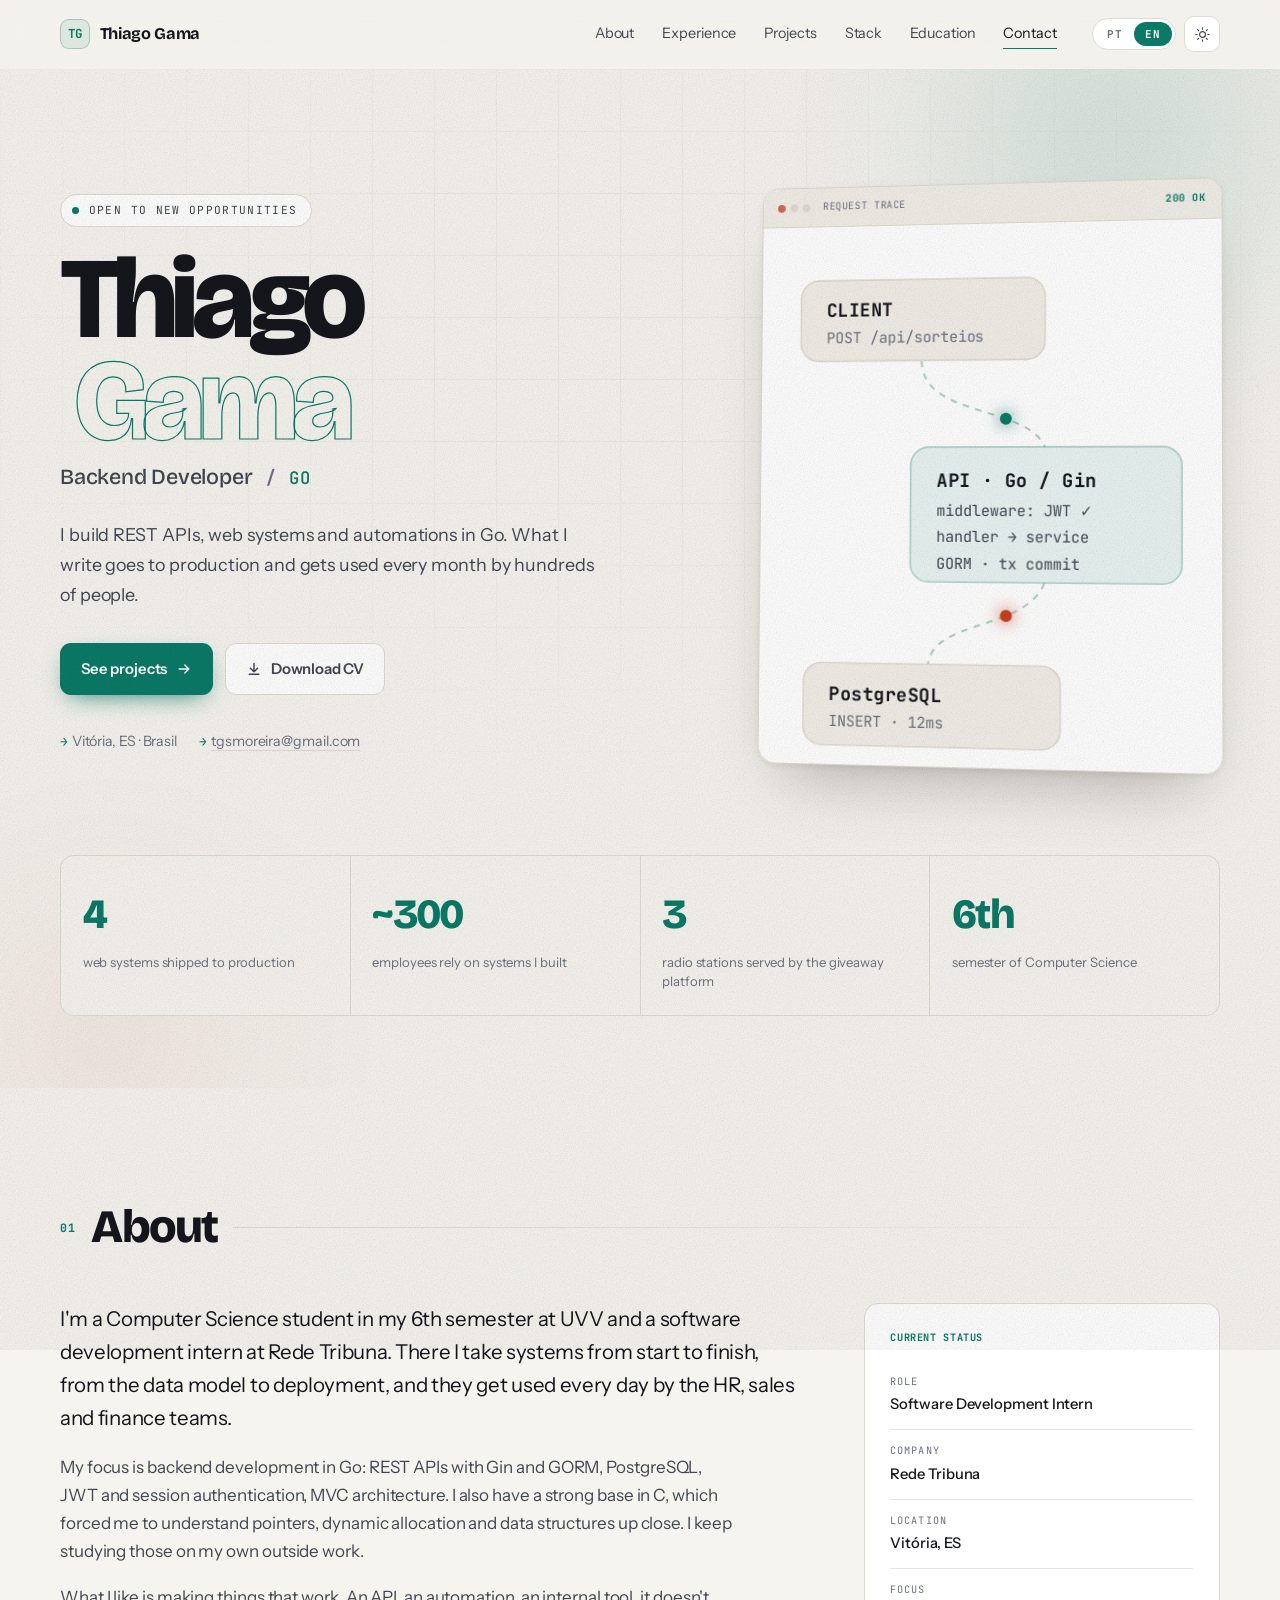
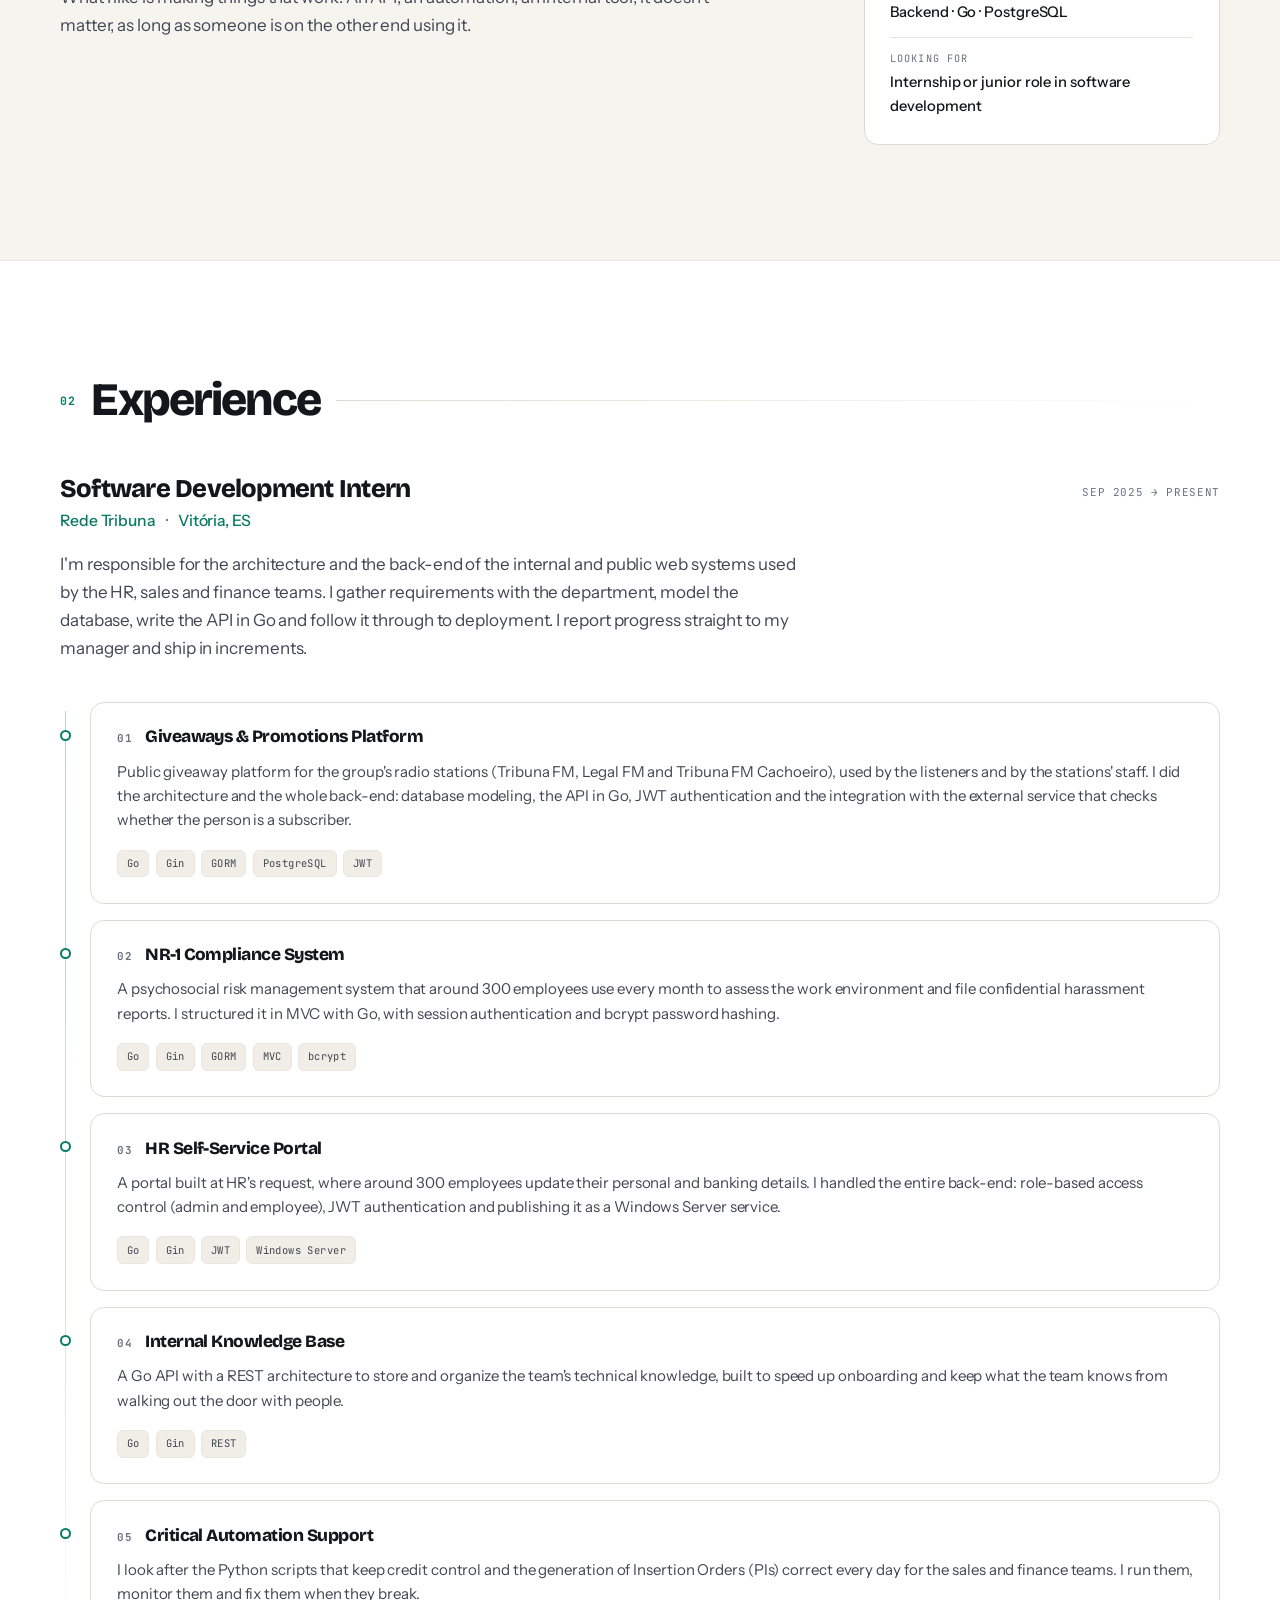
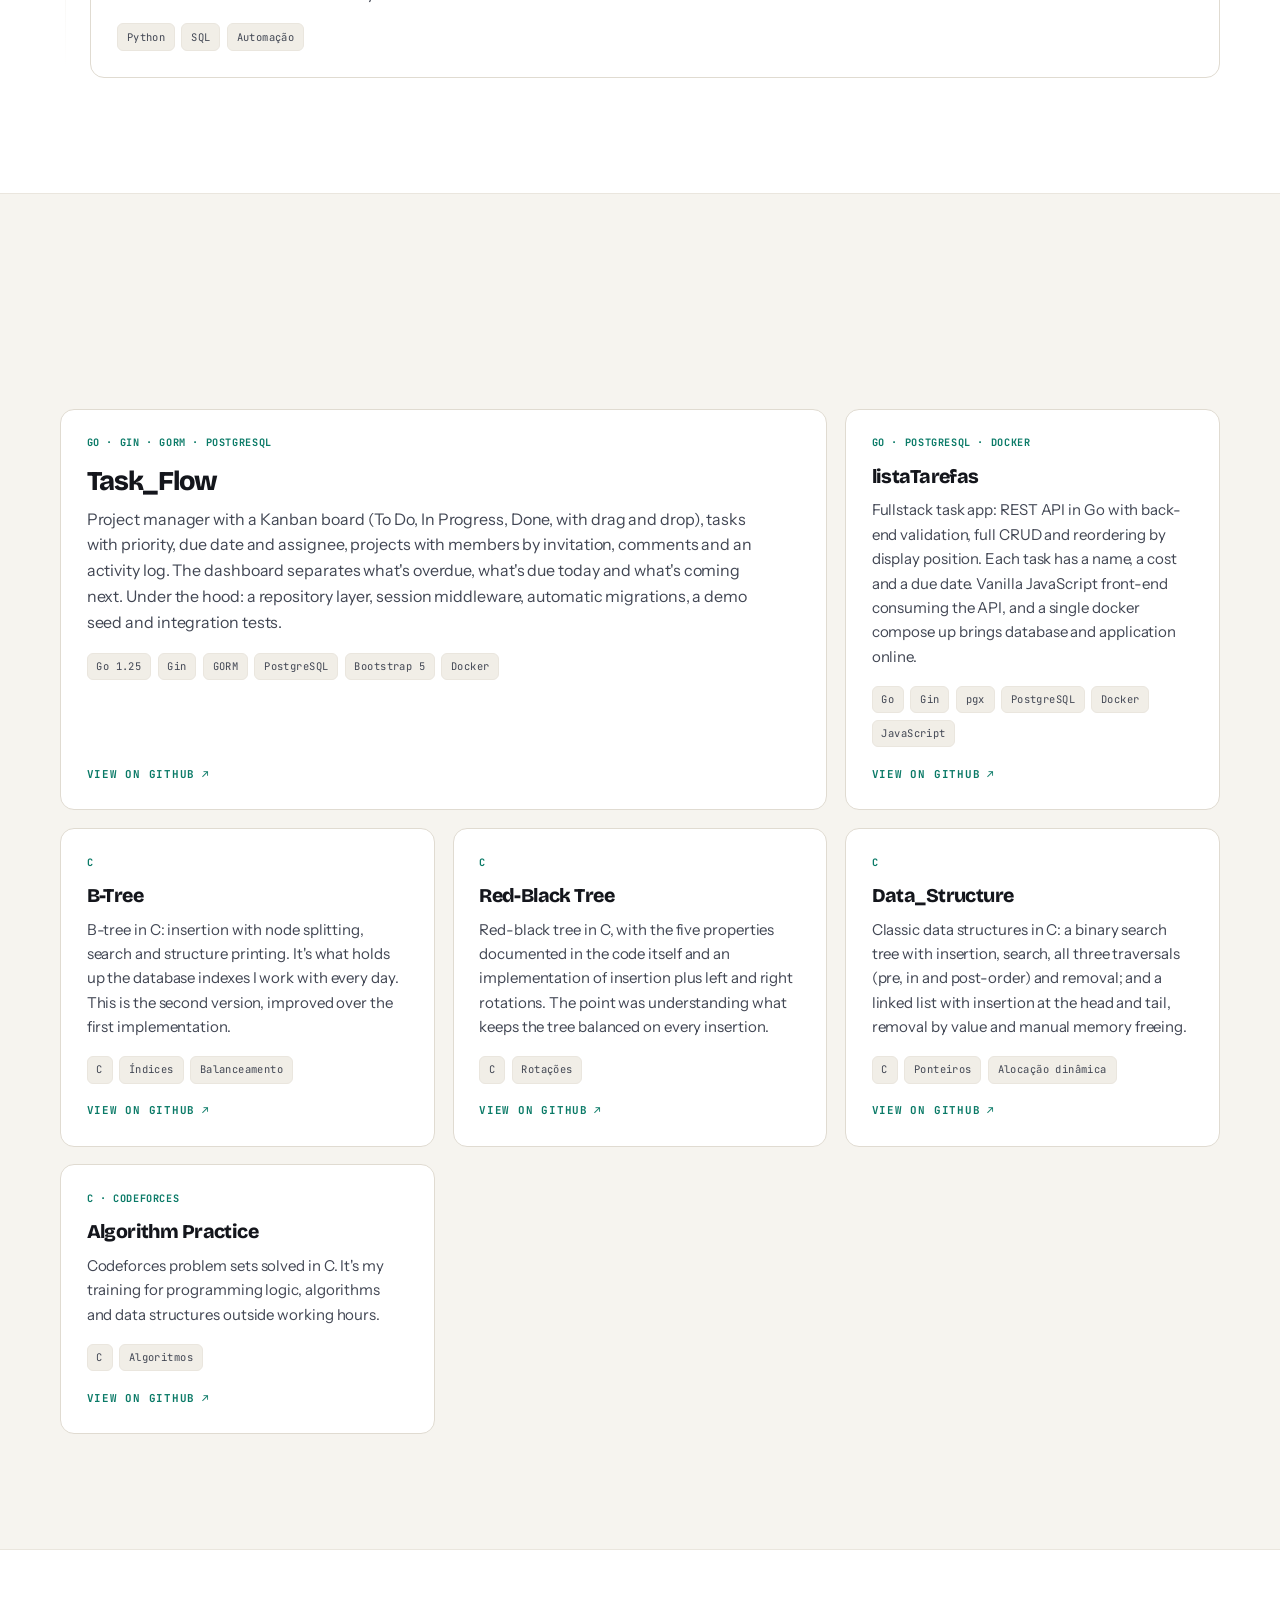
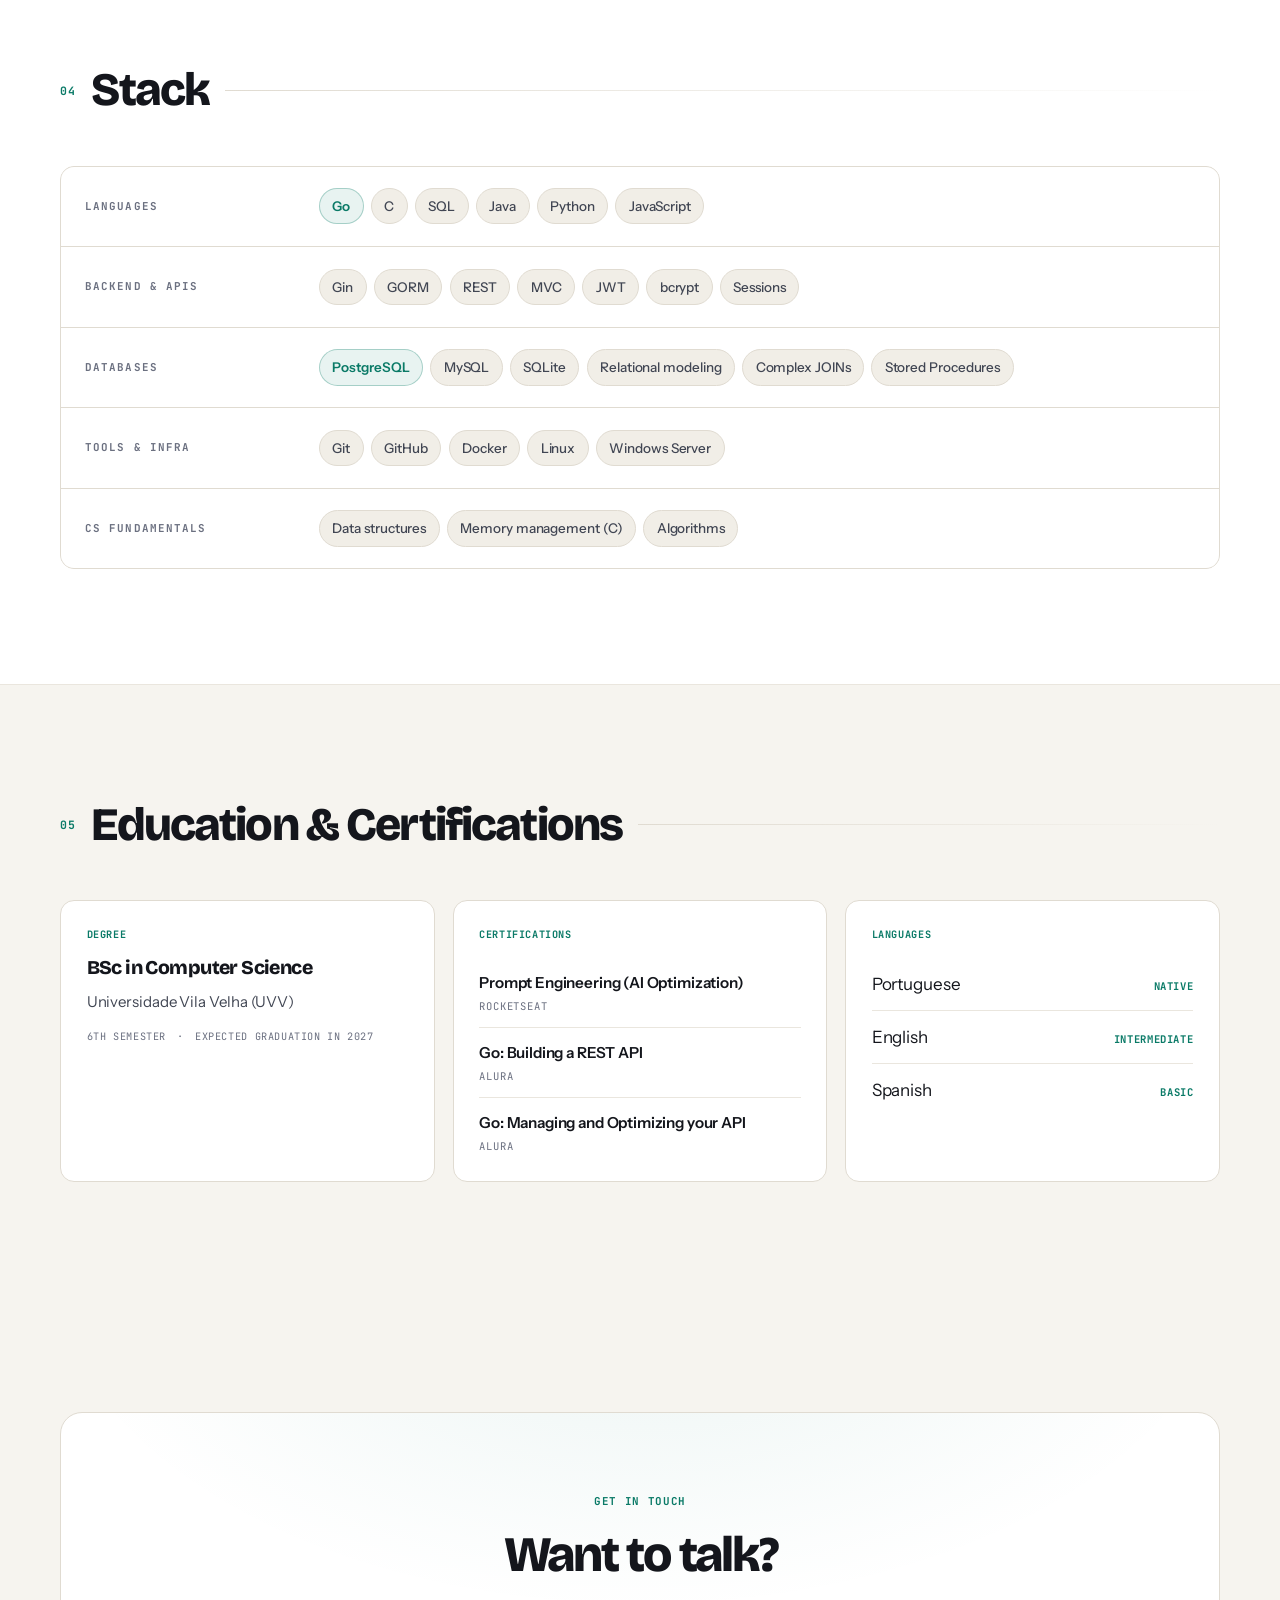
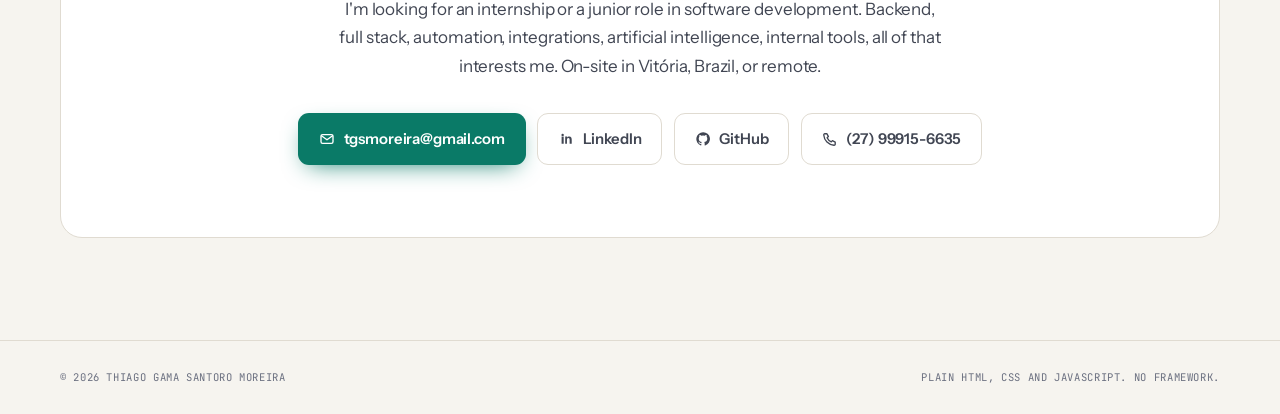
==== commit abccaf02: "Ajusta autoria para arquitetura e back-end; descricoes dos projetos conforme o codigo real" ====
--- a/index.html
+++ b/index.html
@@ -265,7 +265,7 @@
         <p class="mono job__when"><span data-i18n="exp.jobFrom">Set 2025</span> <span aria-hidden="true">→</span> <span data-i18n="exp.jobTo">atual</span></p>
       </div>
       <p class="job__intro" data-i18n="exp.jobIntro">
-        Desenvolvo sozinho, de ponta a ponta, sistemas web internos e públicos para as áreas de RH, comercial e financeiro. Reporto o andamento direto ao gestor e entrego em partes.
+        Sou responsável pela arquitetura e pelo back-end dos sistemas web internos e públicos das áreas de RH, comercial e financeiro. Levanto o requisito com a área, modelo o banco, escrevo a API em Go e acompanho até o deploy. Reporto o andamento direto ao gestor e entrego em partes.
       </p>
     </div>
 
@@ -277,7 +277,7 @@
             <h4 class="card__title" data-i18n="exp.p1t">Plataforma de Sorteios e Promoções</h4>
           </div>
           <p class="card__desc" data-i18n="exp.p1d">
-            Desenvolvi a plataforma pública de sorteios das rádios do grupo (Tribuna FM, Legal FM e Tribuna FM Cachoeiro), que atende tanto os ouvintes quanto a equipe das emissoras. Tem autenticação JWT e integração com um serviço externo que verifica se a pessoa é assinante.
+            Plataforma pública de sorteios das rádios do grupo (Tribuna FM, Legal FM e Tribuna FM Cachoeiro), usada pelos ouvintes e pela equipe das emissoras. Fiz a arquitetura e todo o back-end: modelagem do banco, API em Go, autenticação JWT e integração com o serviço externo que verifica se a pessoa é assinante.
           </p>
           <ul class="tags"><li>Go</li><li>Gin</li><li>GORM</li><li>PostgreSQL</li><li>JWT</li></ul>
         </div>
@@ -290,7 +290,7 @@
             <h4 class="card__title" data-i18n="exp.p2t">Sistema de Conformidade com a NR-1</h4>
           </div>
           <p class="card__desc" data-i18n="exp.p2d">
-            Sistema de gestão de riscos psicossociais que cerca de 300 funcionários usam todo mês para avaliar o ambiente de trabalho e registrar denúncias de assédio de forma confidencial. Fiz em Go, com arquitetura MVC, autenticação por sessão e senha com bcrypt.
+            Sistema de gestão de riscos psicossociais que cerca de 300 funcionários usam todo mês para avaliar o ambiente de trabalho e registrar denúncias de assédio de forma confidencial. Estruturei em MVC com Go, com autenticação por sessão e senha com bcrypt.
           </p>
           <ul class="tags"><li>Go</li><li>Gin</li><li>GORM</li><li>MVC</li><li>bcrypt</li></ul>
         </div>
@@ -303,7 +303,7 @@
             <h4 class="card__title" data-i18n="exp.p3t">Portal de Autoatendimento do RH</h4>
           </div>
           <p class="card__desc" data-i18n="exp.p3d">
-            Portal que desenvolvi a pedido do RH, onde cerca de 300 colaboradores atualizam dados cadastrais e bancários. Tem controle de acesso por perfil (administrador e colaborador) e autenticação por JWT. Roda como serviço no Windows Server.
+            Portal feito a pedido do RH, onde cerca de 300 colaboradores atualizam dados cadastrais e bancários. Cuidei do back-end inteiro: controle de acesso por perfil (administrador e colaborador), autenticação por JWT e publicação como serviço no Windows Server.
           </p>
           <ul class="tags"><li>Go</li><li>Gin</li><li>JWT</li><li>Windows Server</li></ul>
         </div>
@@ -316,7 +316,7 @@
             <h4 class="card__title" data-i18n="exp.p4t">Base de Conhecimento Interna</h4>
           </div>
           <p class="card__desc" data-i18n="exp.p4d">
-            Sistema de gestão de conhecimento com arquitetura REST, feito para acelerar o treinamento de quem entra na equipe e não deixar o conhecimento técnico ir embora junto com as pessoas.
+            API em Go com arquitetura REST para guardar e organizar o conhecimento técnico do time, feita para acelerar o treinamento de quem entra e não deixar o que a equipe sabe ir embora junto com as pessoas.
           </p>
           <ul class="tags"><li>Go</li><li>Gin</li><li>REST</li></ul>
         </div>
@@ -355,7 +355,7 @@
         <p class="mono card__kicker">Go · Gin · GORM · PostgreSQL</p>
         <h3 class="card__title">Task_Flow</h3>
         <p class="card__desc" data-i18n="proj.taskflow">
-          Gerenciador de projetos acadêmicos colaborativos com quadro Kanban (arrastar e soltar, ordenação personalizada), prioridades, prazos e convite de membros. O dashboard pessoal separa as tarefas em atrasadas, para hoje e próximas. Tem autenticação com bcrypt, camada de repositórios, middleware próprio e testes de integração.
+          Gerenciador de projetos com quadro Kanban (A Fazer, Em Andamento, Concluído, com arrastar e soltar), tarefas com prioridade, prazo e responsável, projetos com membros por convite, comentários e log de atividades. O dashboard separa o que está atrasado, o que vence hoje e o que vem depois. Por dentro: camada de repositórios, middleware de sessão, migrations automáticas, seed de demonstração e testes de integração.
         </p>
         <ul class="tags"><li>Go 1.25</li><li>Gin</li><li>GORM</li><li>PostgreSQL</li><li>Bootstrap 5</li><li>Docker</li></ul>
         <a class="card__link" href="https://github.com/ThiagoGama1/Task_Flow" target="_blank" rel="noopener">
@@ -367,7 +367,7 @@
         <p class="mono card__kicker">Go · PostgreSQL · Docker</p>
         <h3 class="card__title">listaTarefas</h3>
         <p class="card__desc" data-i18n="proj.lista">
-          Aplicação fullstack de gestão de tarefas: API REST em Go com validação no back-end, CRUD completo e reordenação por posição de exibição. Front-end em JavaScript puro consumindo a API, com Docker Compose para subir tudo de uma vez.
+          Aplicação fullstack de tarefas: API REST em Go com validação no back-end, CRUD completo e reordenação por posição de exibição. Cada tarefa tem nome, custo e data limite. Front-end em JavaScript puro consumindo a API, e um único docker compose up sobe banco e aplicação.
         </p>
         <ul class="tags"><li>Go</li><li>Gin</li><li>pgx</li><li>PostgreSQL</li><li>Docker</li><li>JavaScript</li></ul>
         <a class="card__link" href="https://github.com/ThiagoGama1/listaTarefas" target="_blank" rel="noopener">
@@ -379,7 +379,7 @@
         <p class="mono card__kicker">C</p>
         <h3 class="card__title" data-i18n="proj.btreeT">Árvore B</h3>
         <p class="card__desc" data-i18n="proj.btreeD">
-          Implementação de árvore B em C, com inserção, balanceamento e busca. É a estrutura por trás dos índices dos bancos de dados que uso no dia a dia.
+          Árvore B em C: inserção com split de nós, busca e exibição da estrutura. É o que sustenta os índices dos bancos de dados que uso no dia a dia. Esta é a segunda versão, com melhorias sobre a primeira implementação.
         </p>
         <ul class="tags"><li>C</li><li>Índices</li><li>Balanceamento</li></ul>
         <a class="card__link" href="https://github.com/ThiagoGama1/B_tree2" target="_blank" rel="noopener">
@@ -391,7 +391,7 @@
         <p class="mono card__kicker">C</p>
         <h3 class="card__title" data-i18n="proj.rbT">Árvore Rubro-Negra</h3>
         <p class="card__desc" data-i18n="proj.rbD">
-          Implementação passo a passo de árvore rubro-negra em C, com foco nas rotações e nas regras de recoloração que mantêm a árvore balanceada a cada inserção.
+          Árvore rubro-negra em C, com as cinco propriedades documentadas no próprio código e implementação de inserção e das rotações à esquerda e à direita. O foco foi entender o que mantém a árvore balanceada a cada inserção.
         </p>
         <ul class="tags"><li>C</li><li>Rotações</li></ul>
         <a class="card__link" href="https://github.com/ThiagoGama1/arvore_rubro_negra" target="_blank" rel="noopener">
@@ -403,7 +403,7 @@
         <p class="mono card__kicker">C</p>
         <h3 class="card__title">Data_Structure</h3>
         <p class="card__desc" data-i18n="proj.dsD">
-          Estruturas de dados clássicas em C: árvore binária de busca (inserção, busca, percursos pré/in/pós-ordem e remoção) e lista encadeada com inserção, remoção por valor e gerenciamento manual de memória.
+          Estruturas de dados clássicas em C: árvore binária de busca com inserção, busca, os três percursos (pré, em e pós-ordem) e remoção; e lista encadeada com inserção no início e no fim, remoção por valor e liberação manual de memória.
         </p>
         <ul class="tags"><li>C</li><li>Ponteiros</li><li>Alocação dinâmica</li></ul>
         <a class="card__link" href="https://github.com/ThiagoGama1/Data_Structure" target="_blank" rel="noopener">
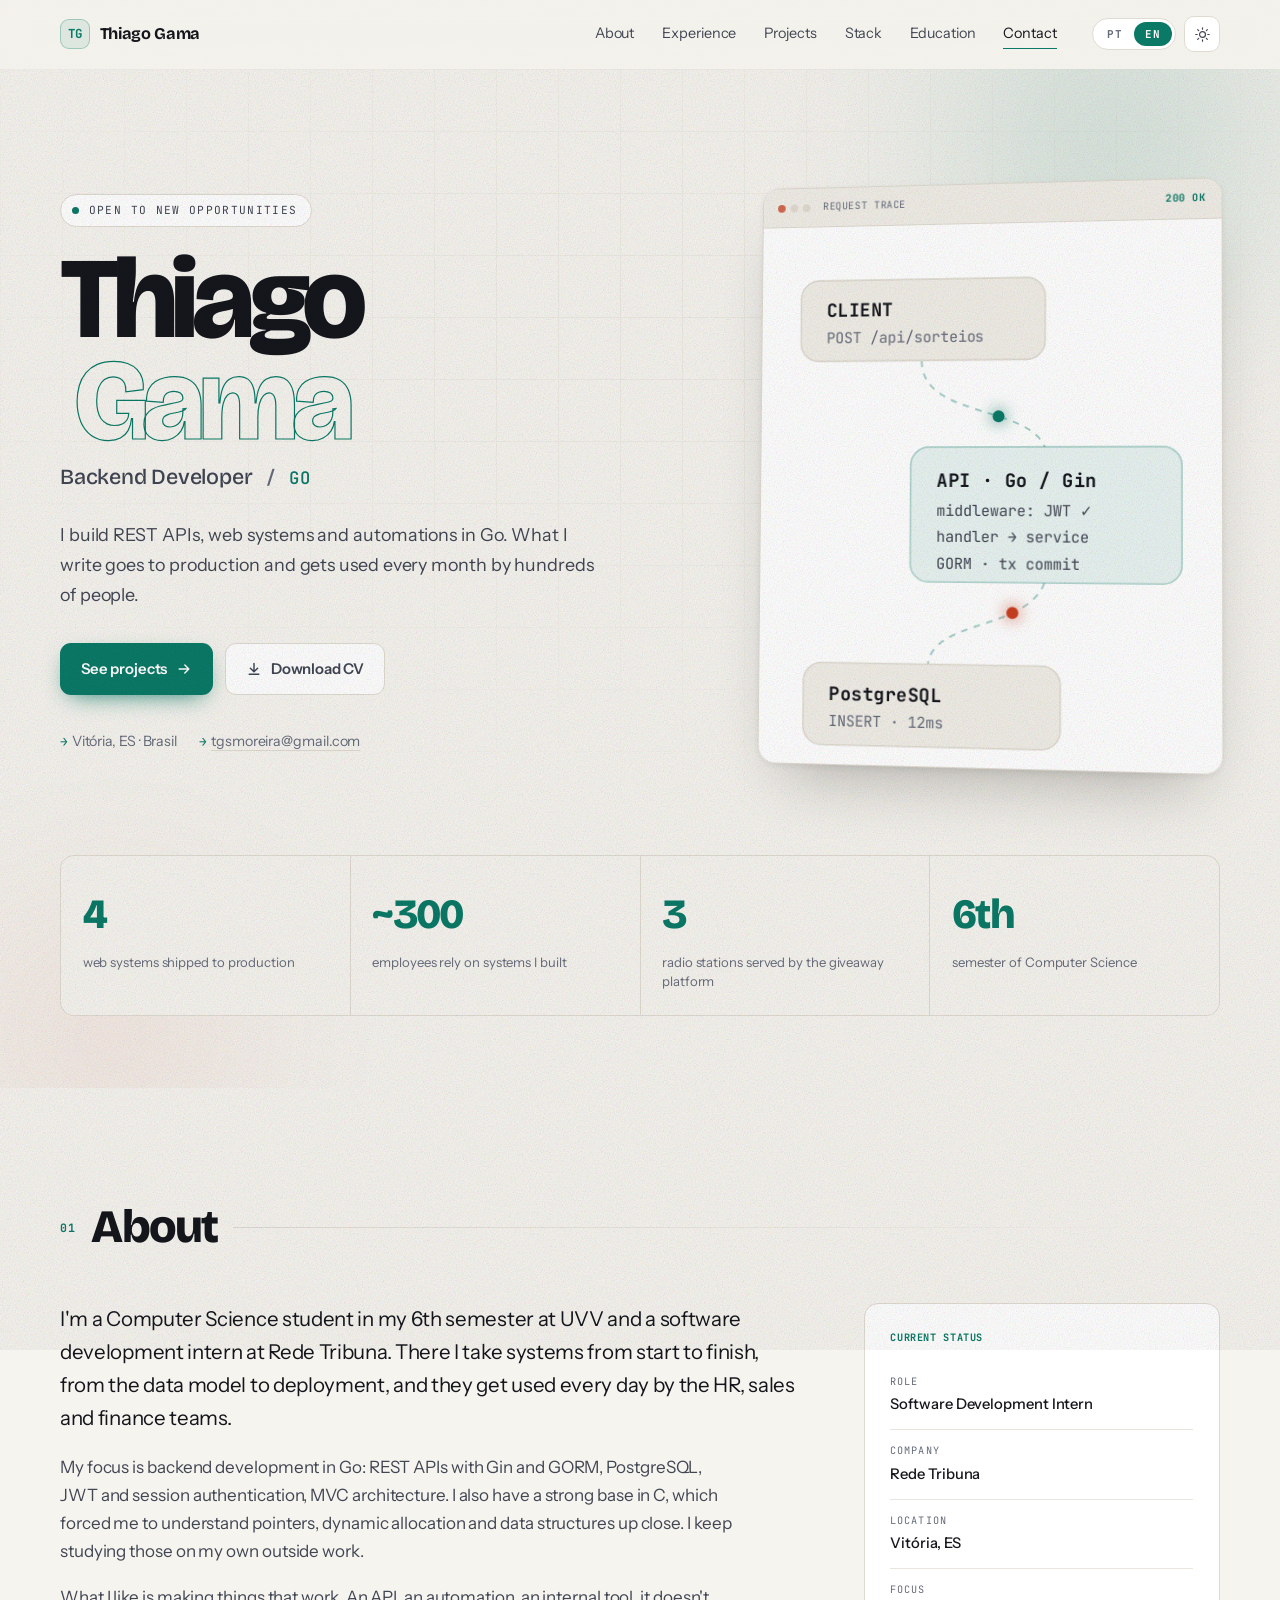
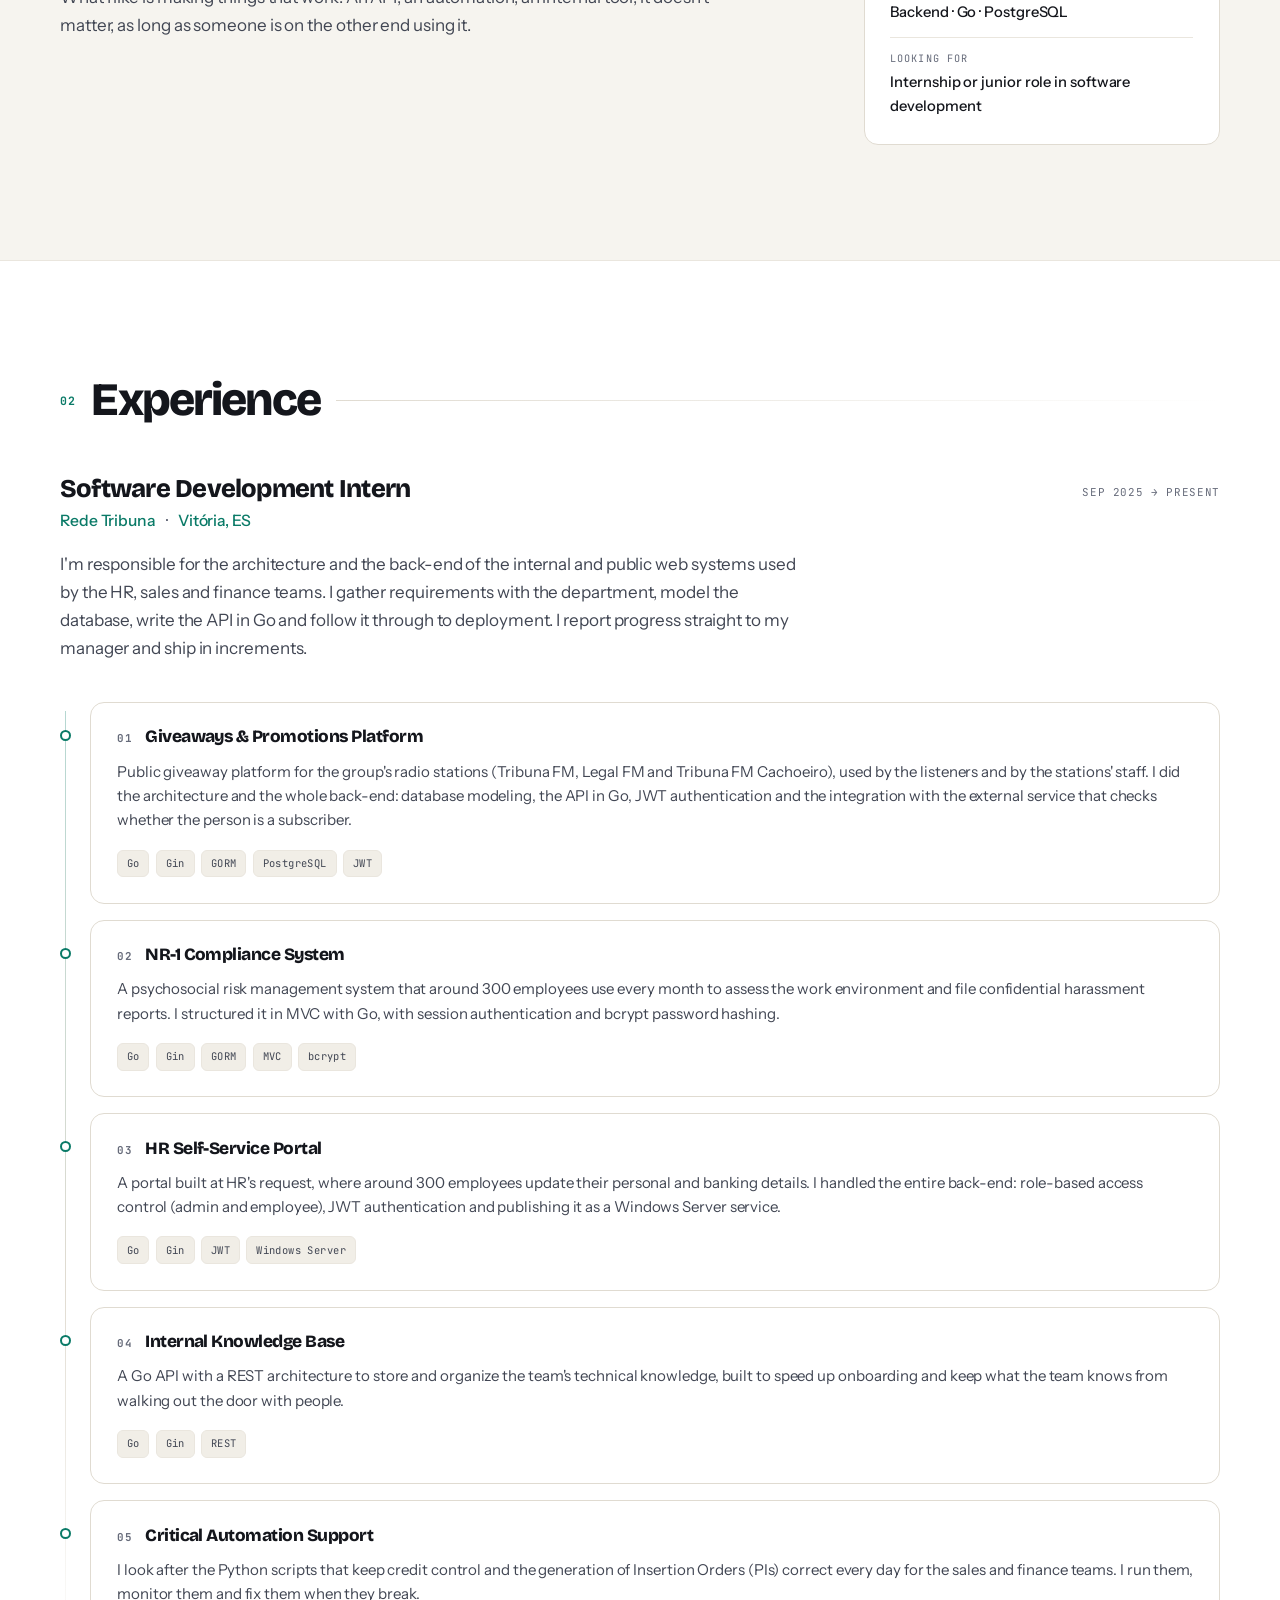
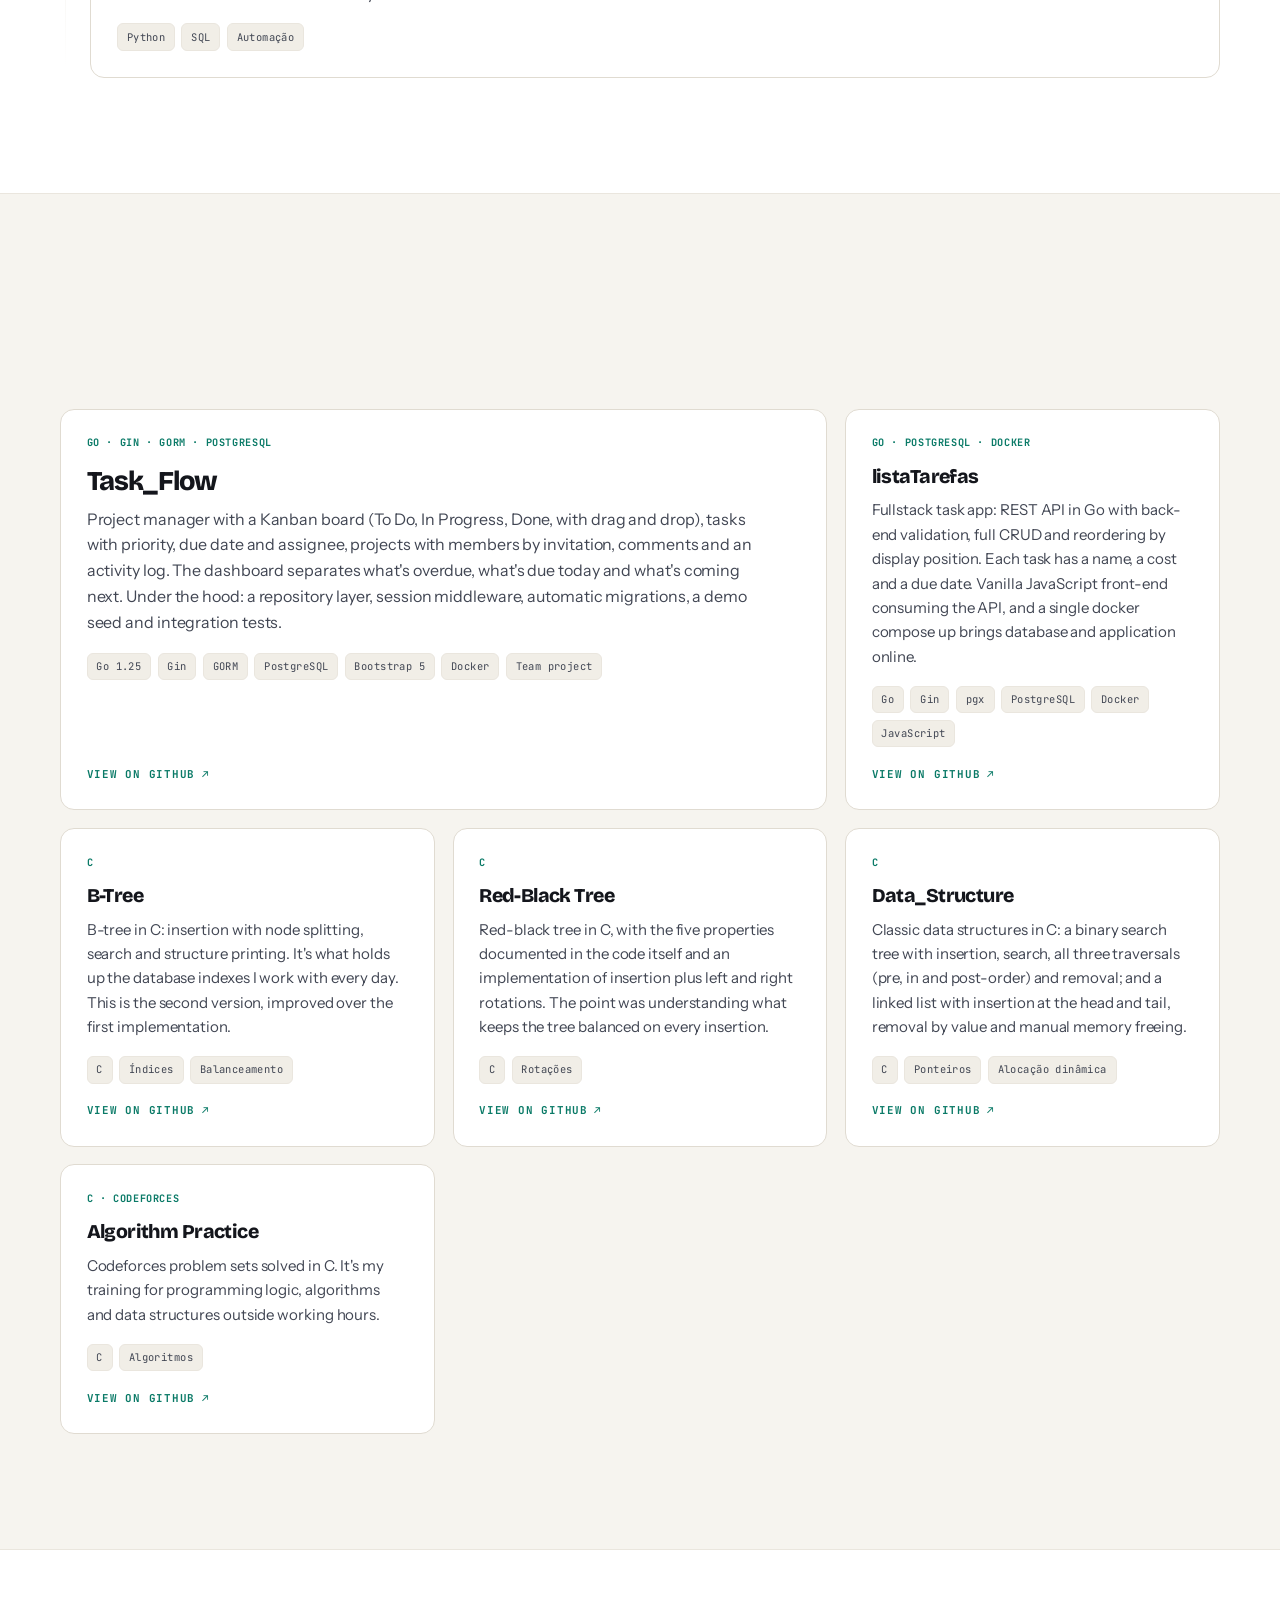
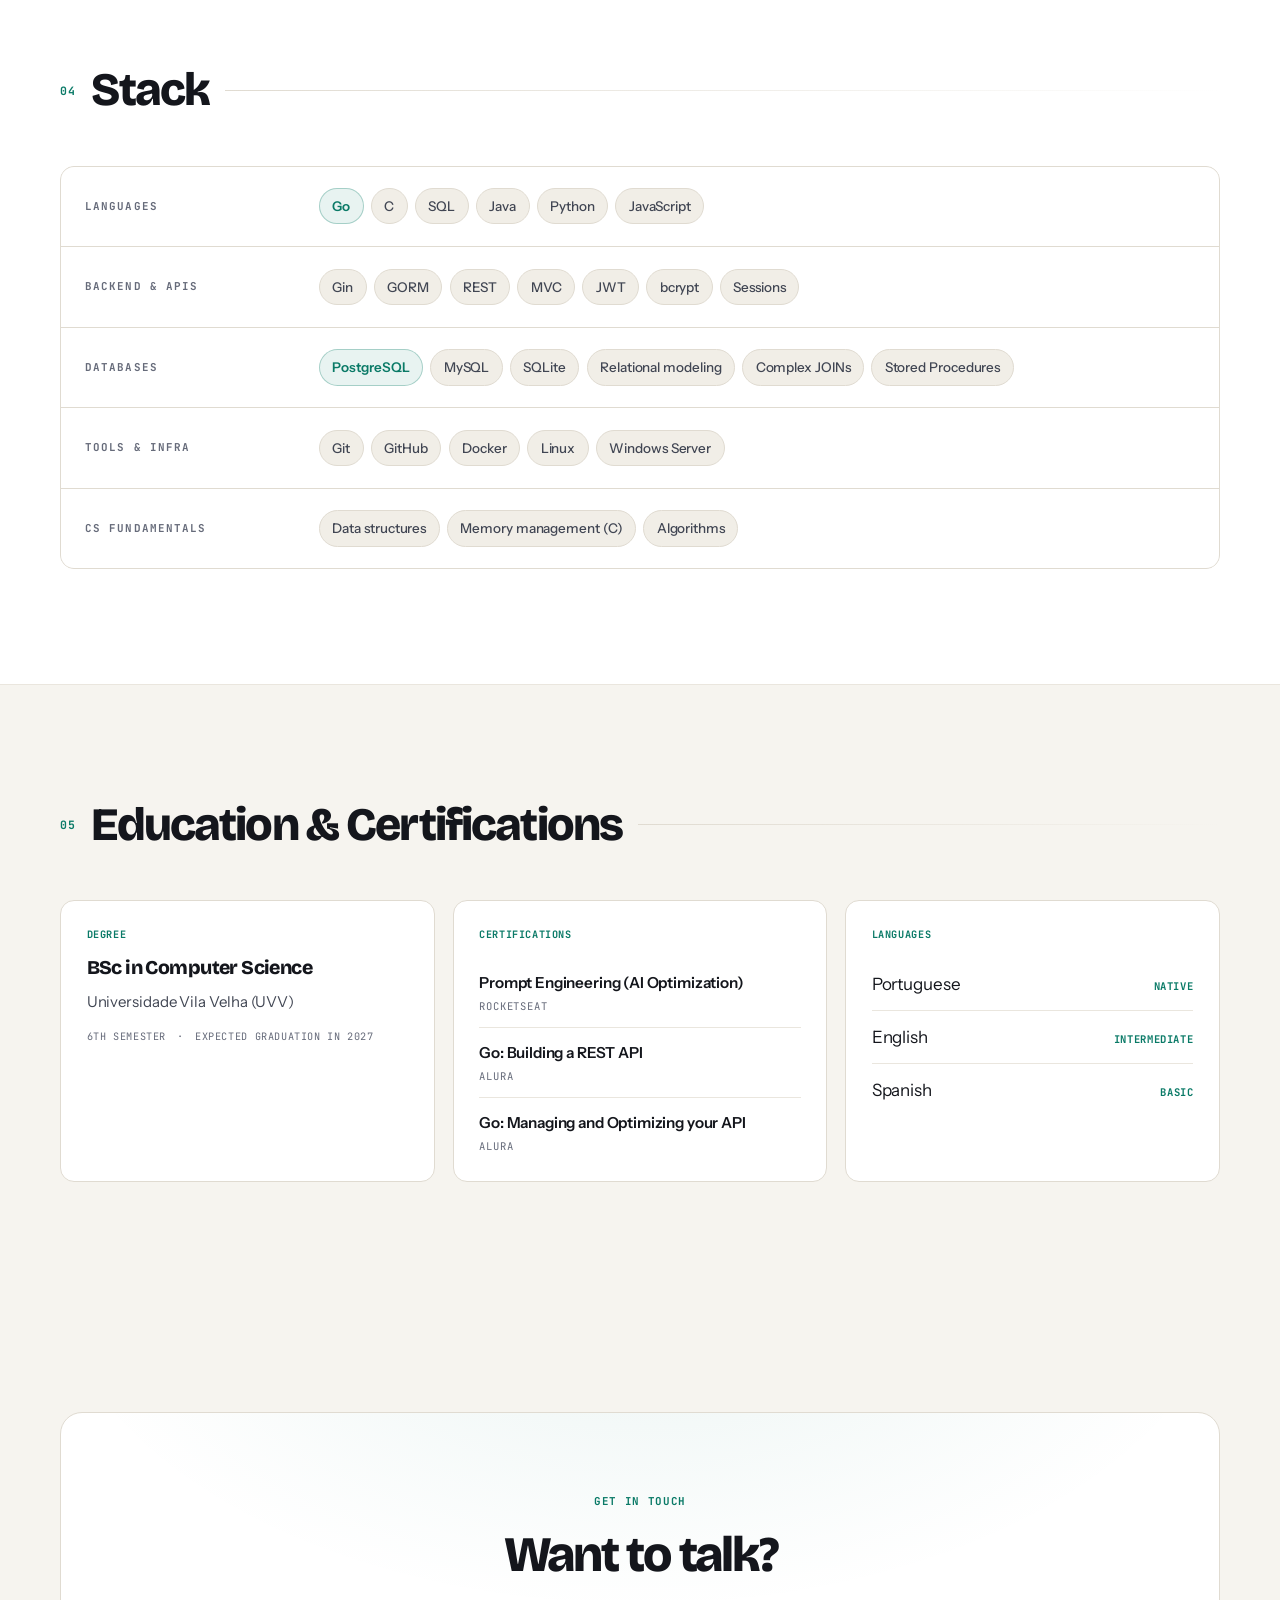
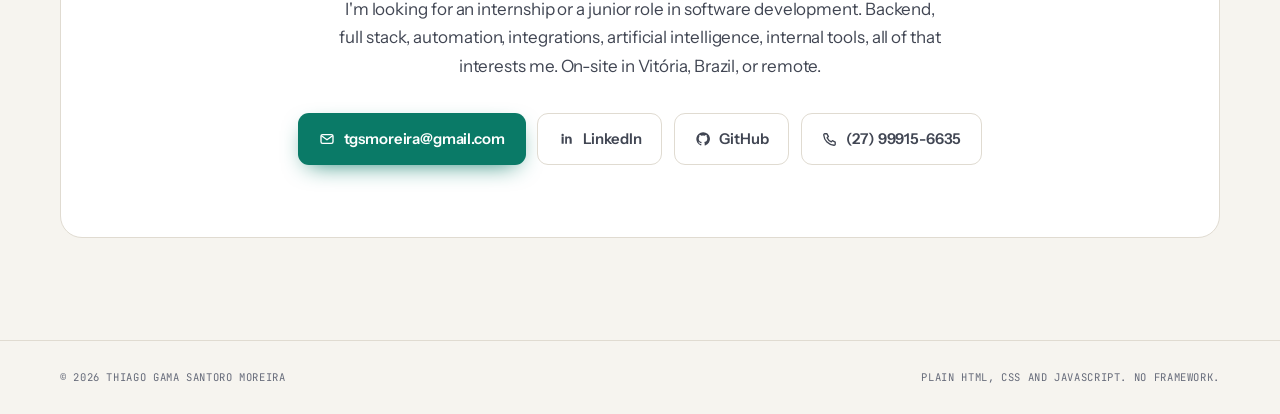
==== commit d4c8ea31: "Adiciona imagem de previa Open Graph, corrige contraste do tema claro e marca TaskFlow como projeto " ====
--- a/index.html
+++ b/index.html
@@ -15,7 +15,13 @@
 <meta property="og:description" content="APIs REST em Go, PostgreSQL e sistemas web em produção usados por centenas de pessoas todos os meses.">
 <meta property="og:url" content="https://thiagogama1.github.io/">
 <meta property="og:locale" content="pt_BR">
+<meta property="og:image" content="https://thiagogama1.github.io/assets/og.png">
+<meta property="og:image:type" content="image/png">
+<meta property="og:image:width" content="1200">
+<meta property="og:image:height" content="630">
+<meta property="og:image:alt" content="Thiago Gama, Desenvolvedor Backend em Go">
 <meta name="twitter:card" content="summary_large_image">
+<meta name="twitter:image" content="https://thiagogama1.github.io/assets/og.png">
 
 <link rel="icon" href="data:image/svg+xml,<svg xmlns='http://www.w3.org/2000/svg' viewBox='0 0 100 100'><rect width='100' height='100' rx='22' fill='%230A0B0F'/><text x='50' y='68' font-family='monospace' font-size='52' font-weight='700' fill='%232DE2C5' text-anchor='middle'>TG</text></svg>">
 
@@ -357,7 +363,7 @@
         <p class="card__desc" data-i18n="proj.taskflow">
           Gerenciador de projetos com quadro Kanban (A Fazer, Em Andamento, Concluído, com arrastar e soltar), tarefas com prioridade, prazo e responsável, projetos com membros por convite, comentários e log de atividades. O dashboard separa o que está atrasado, o que vence hoje e o que vem depois. Por dentro: camada de repositórios, middleware de sessão, migrations automáticas, seed de demonstração e testes de integração.
         </p>
-        <ul class="tags"><li>Go 1.25</li><li>Gin</li><li>GORM</li><li>PostgreSQL</li><li>Bootstrap 5</li><li>Docker</li></ul>
+        <ul class="tags"><li>Go 1.25</li><li>Gin</li><li>GORM</li><li>PostgreSQL</li><li>Bootstrap 5</li><li>Docker</li><li class="tag--note" data-i18n="proj.group">Projeto em grupo</li></ul>
         <a class="card__link" href="https://github.com/ThiagoGama1/Task_Flow" target="_blank" rel="noopener">
           <span data-i18n="proj.view">Ver no GitHub</span> <span aria-hidden="true">↗</span>
         </a>
--- a/assets/css/style.css
+++ b/assets/css/style.css
@@ -44,7 +44,7 @@
   --line-soft: #EAE6DE;
   --fg:        #14161C;
   --fg-dim:    #414653;
-  --muted:     #6B7080;
+  --muted:     #666B7A; /* 4.84:1 sobre --bg, passa no WCAG AA */
 
   --accent:      #0A7A67;
   --accent-deep: #06584A;
@@ -411,6 +411,11 @@
   font-family: var(--font-mono); font-size: .655rem; letter-spacing: .04em;
   padding: .26rem .55rem; border-radius: 6px;
   background: var(--surface-2); color: var(--fg-dim); border: 1px solid var(--line-soft);
+}
+/* etiqueta de contexto, não de tecnologia */
+.tag--note {
+  background: transparent; color: var(--muted);
+  border-style: dashed; border-color: var(--line);
 }
 
 /* ---------- 9. experiência ---------- */
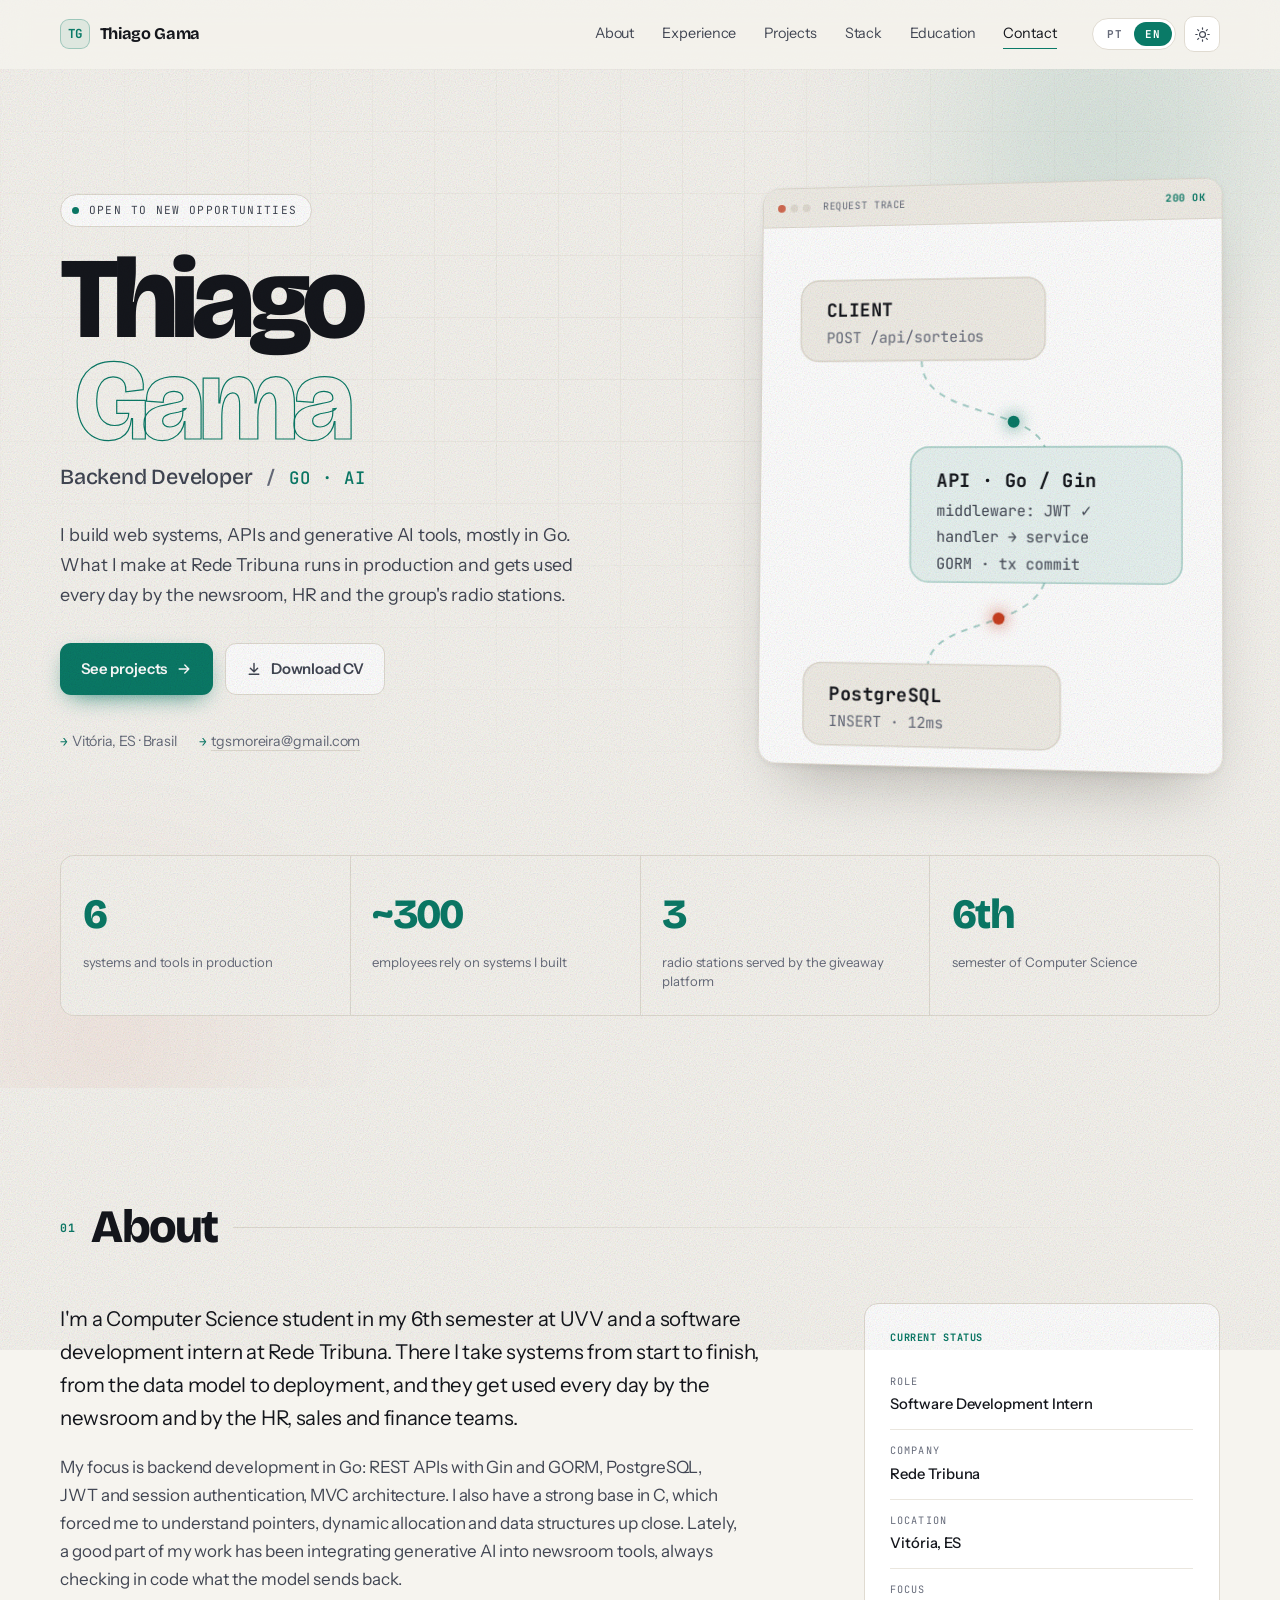
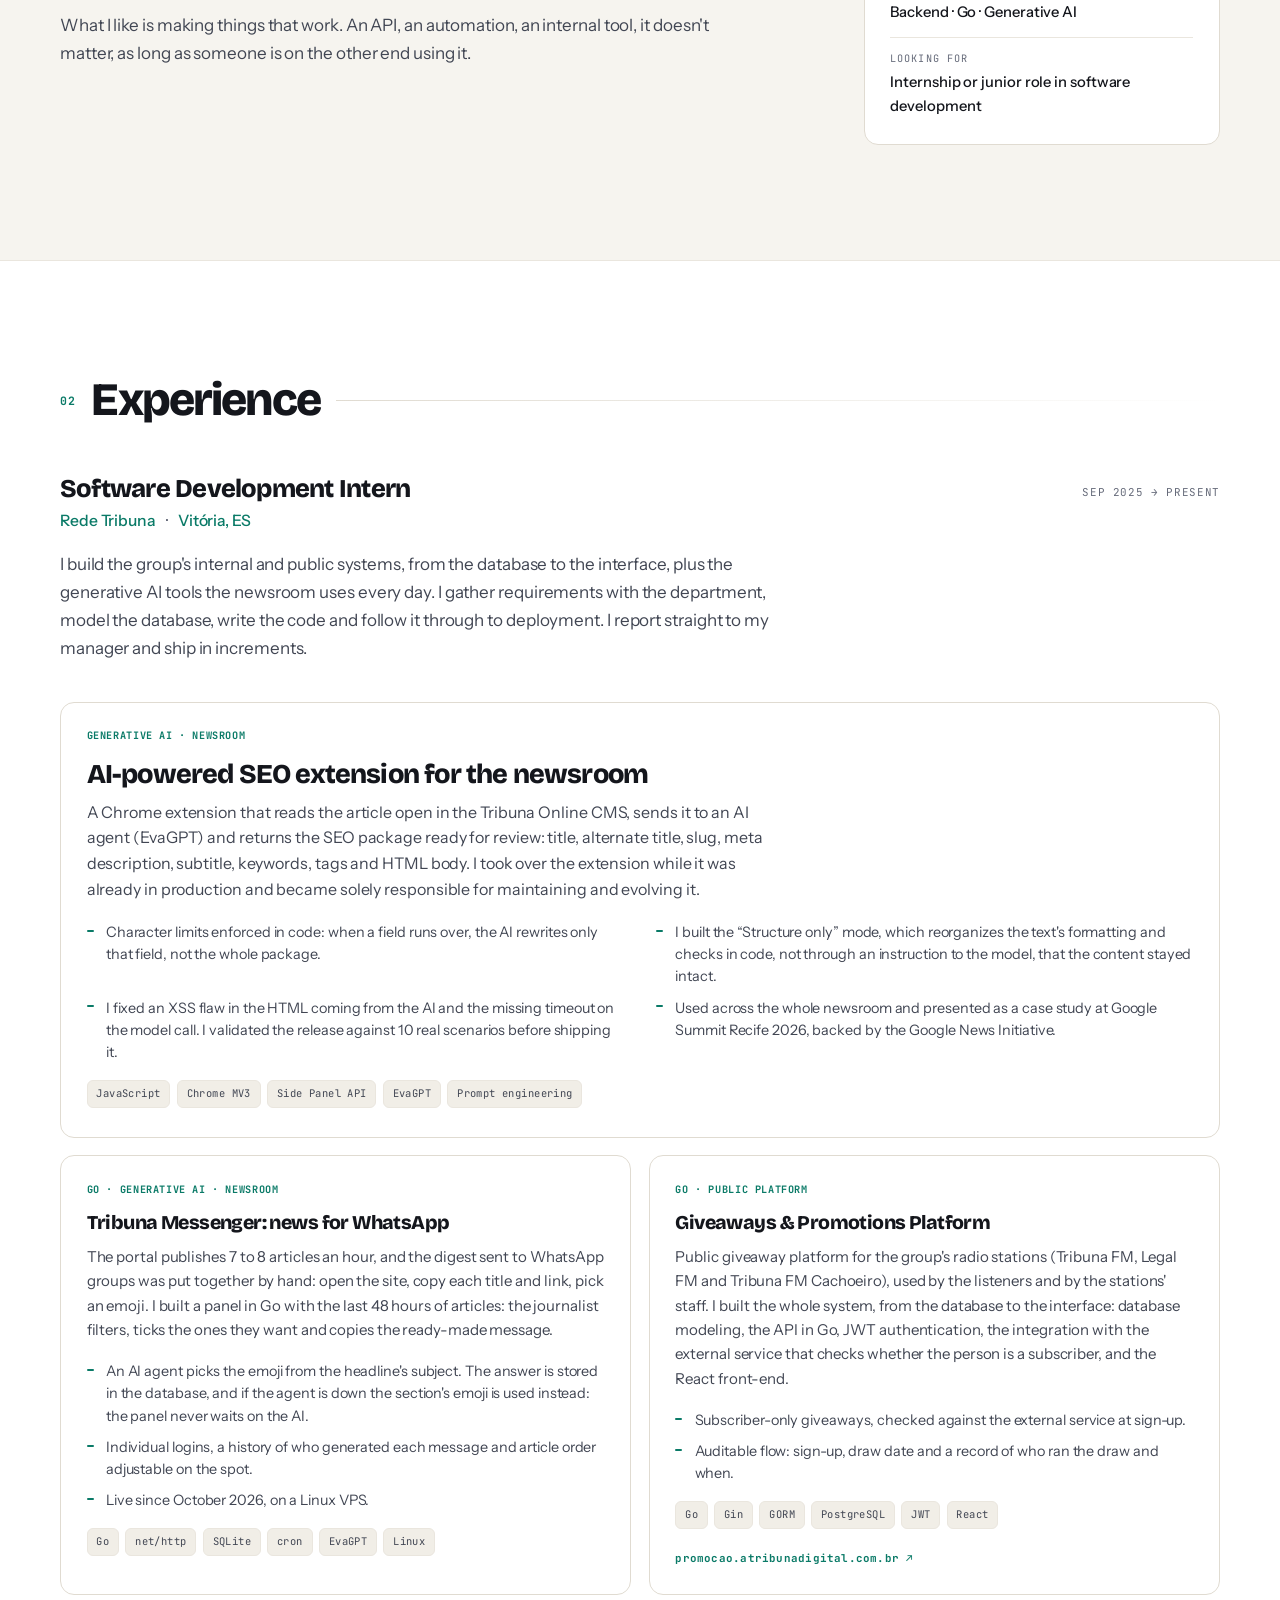
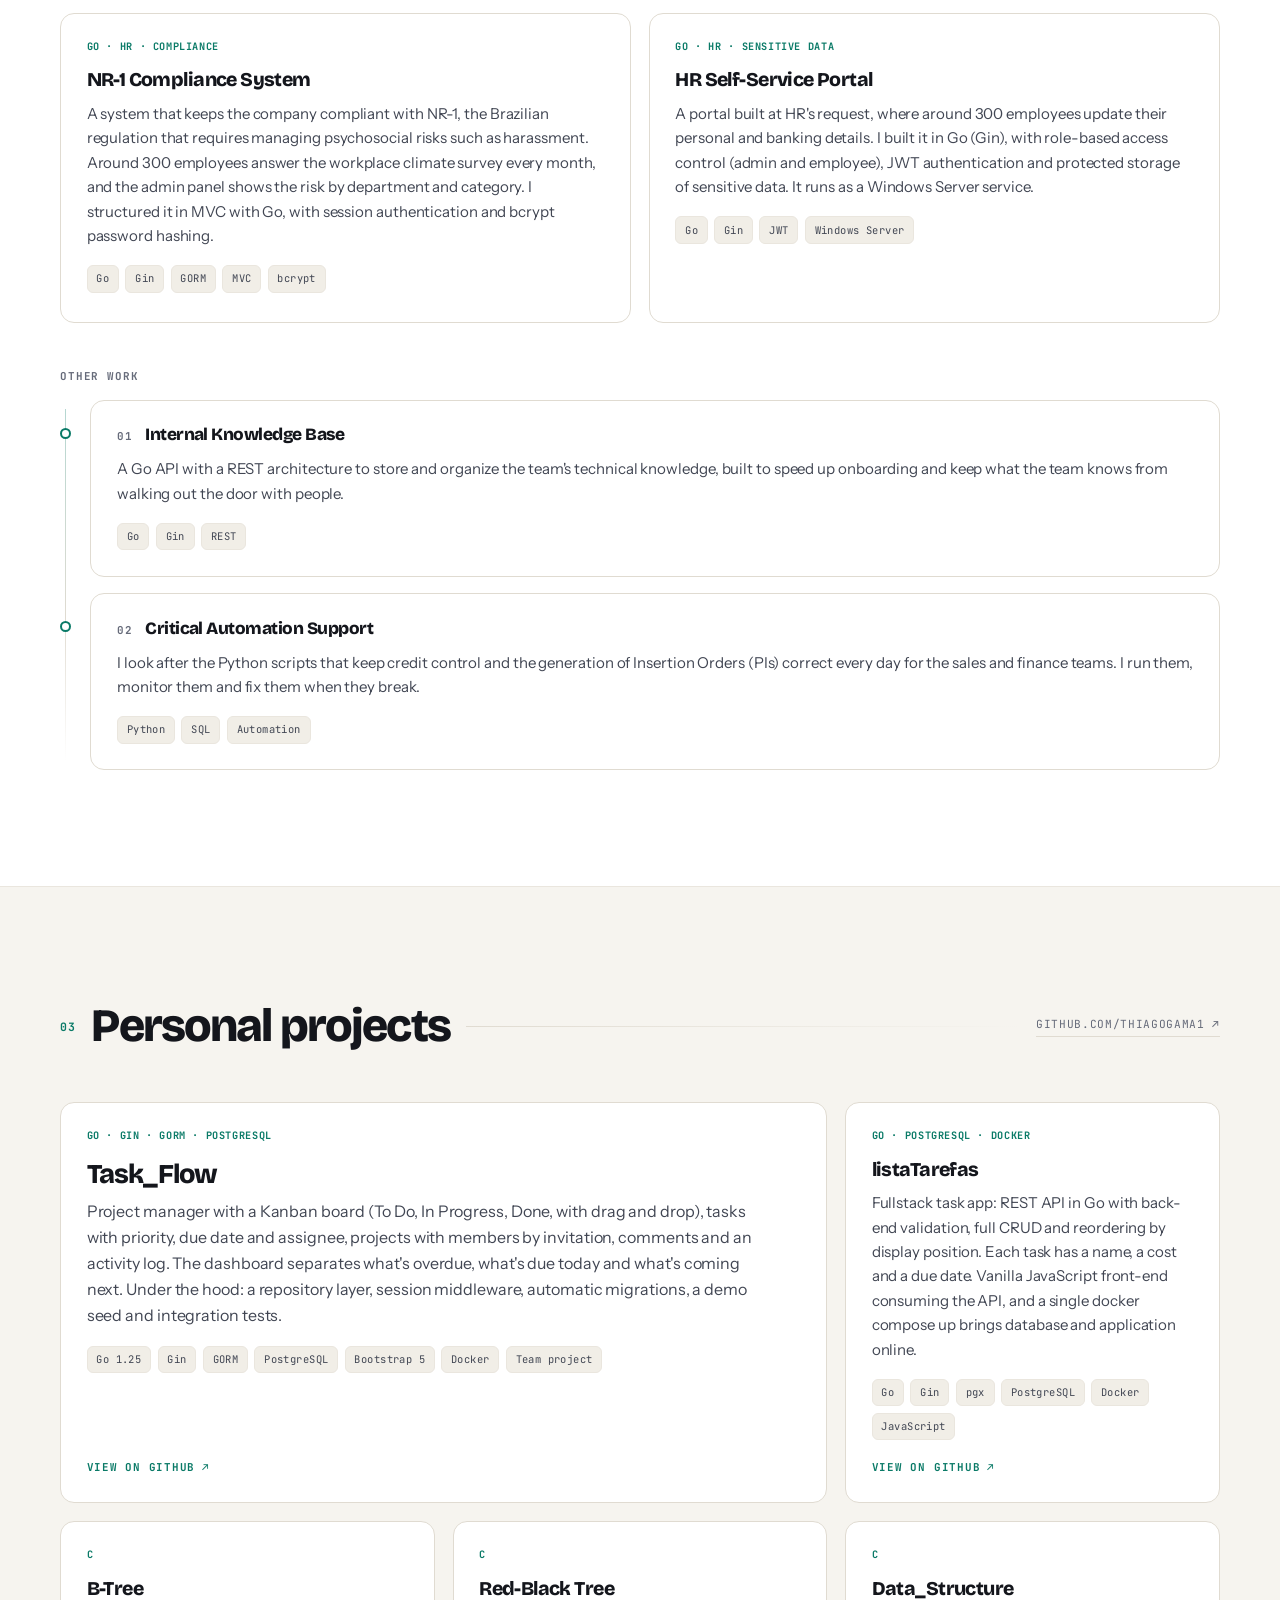
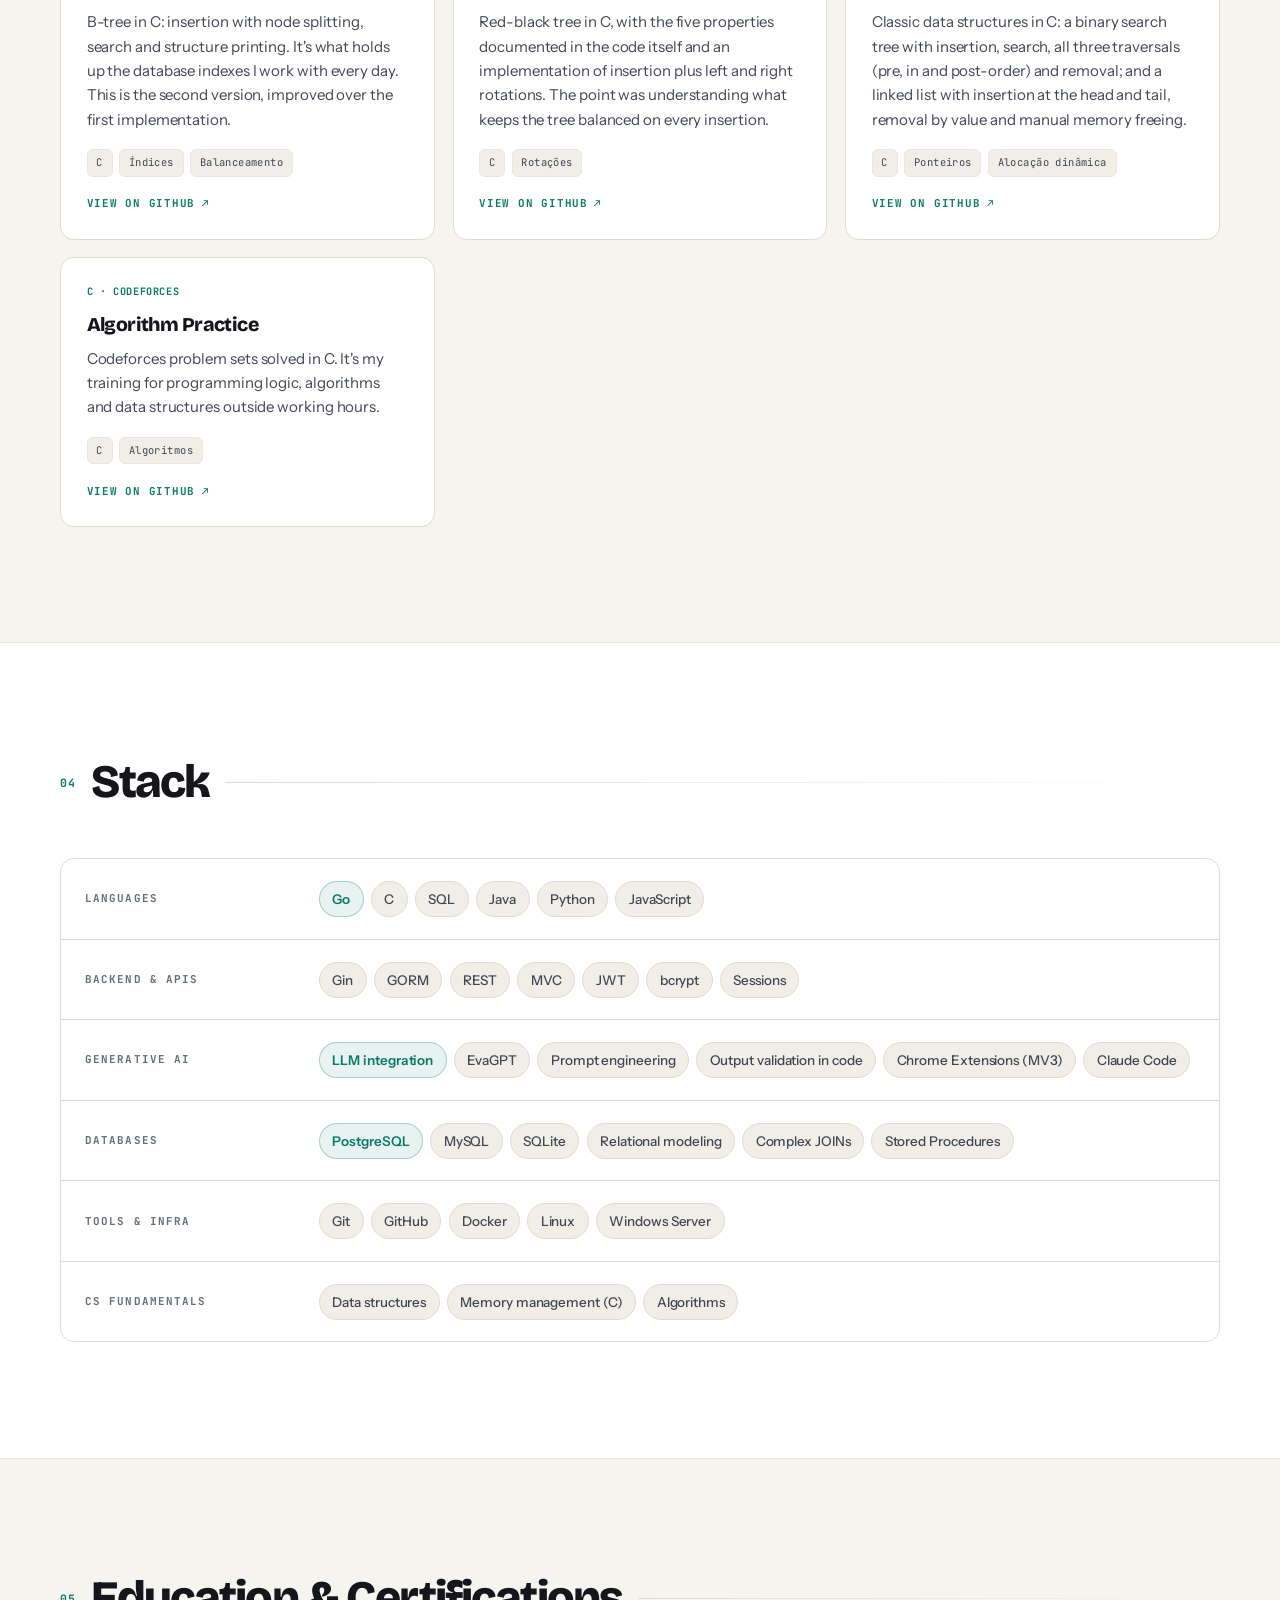
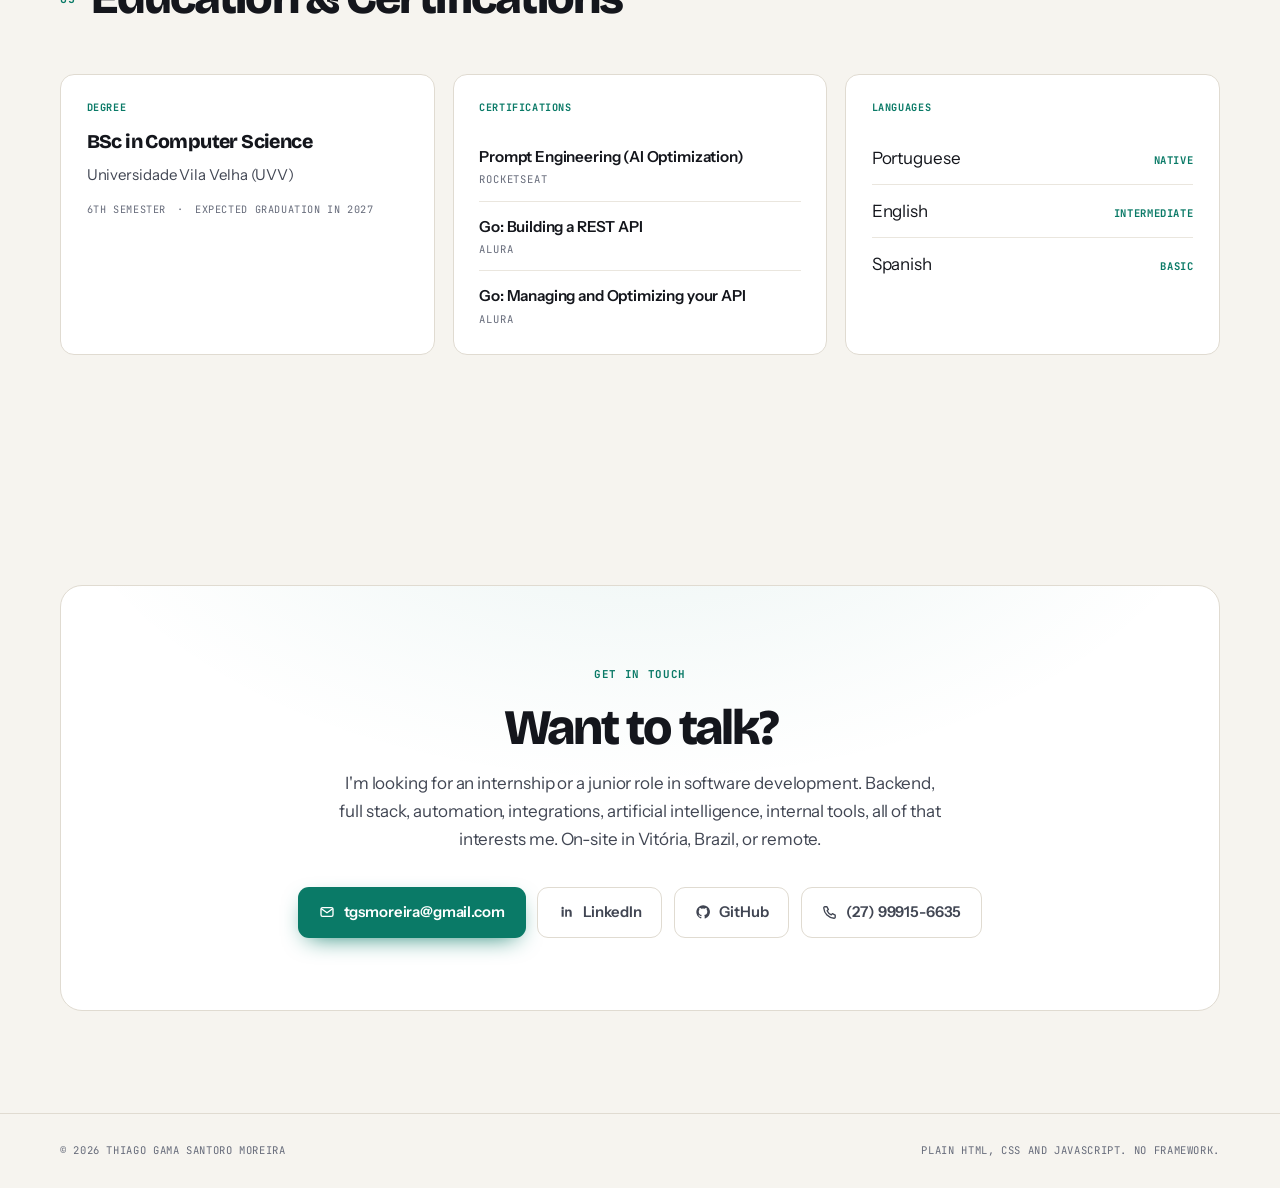
==== commit cc4d20cb: "Destaca os projetos da Rede Tribuna e a integracao com IA Experiencia vira cases: Extensao de SEO co" ====
--- a/index.html
+++ b/index.html
@@ -5,14 +5,14 @@
 <meta name="viewport" content="width=device-width, initial-scale=1">
 <title>Thiago Gama | Desenvolvedor Backend (Go)</title>
 
-<meta name="description" content="Thiago Gama Santoro Moreira, desenvolvedor backend em Go. APIs REST com Gin e GORM, PostgreSQL e sistemas web em produção. Estudante de Ciência da Computação na UVV, em Vitória (ES).">
+<meta name="description" content="Thiago Gama Santoro Moreira, desenvolvedor backend em Go com integração de IA generativa. APIs REST com Gin e GORM, PostgreSQL e sistemas web em produção. Estudante de Ciência da Computação na UVV, em Vitória (ES).">
 <meta name="author" content="Thiago Gama Santoro Moreira">
 <meta name="theme-color" content="#0A0B0F">
 <link rel="canonical" href="https://thiagogama1.github.io/">
 
 <meta property="og:type" content="website">
 <meta property="og:title" content="Thiago Gama | Desenvolvedor Backend (Go)">
-<meta property="og:description" content="APIs REST em Go, PostgreSQL e sistemas web em produção usados por centenas de pessoas todos os meses.">
+<meta property="og:description" content="Sistemas web em Go e ferramentas com IA generativa em produção na Rede Tribuna, usados por centenas de pessoas todos os meses.">
 <meta property="og:url" content="https://thiagogama1.github.io/">
 <meta property="og:locale" content="pt_BR">
 <meta property="og:image" content="https://thiagogama1.github.io/assets/og.png">
@@ -111,15 +111,15 @@
       <p class="hero__role reveal" data-d="3">
         <span data-i18n="hero.role">Desenvolvedor Backend</span>
         <span class="sep" aria-hidden="true">/</span>
-        <span class="mono">Go</span>
+        <span class="mono" data-i18n="hero.roleTech">Go · IA</span>
       </p>
 
       <p class="hero__lede reveal" data-d="4" data-i18n="hero.lede">
-        Construo APIs REST, sistemas web e automações em Go. O que eu escrevo vai para produção e é usado todo mês por centenas de pessoas.
+        Construo sistemas web, APIs e ferramentas com IA generativa, principalmente em Go. O que eu faço na Rede Tribuna roda em produção e é usado todo dia pela redação, pelo RH e pelas rádios do grupo.
       </p>
 
       <div class="hero__cta reveal" data-d="5">
-        <a class="btn btn--primary" href="#projetos">
+        <a class="btn btn--primary" href="#experiencia">
           <span data-i18n="hero.ctaProjects">Ver projetos</span>
           <svg viewBox="0 0 20 20" fill="none" stroke="currentColor" stroke-width="1.8" stroke-linecap="round" stroke-linejoin="round" aria-hidden="true"><path d="M4 10h12M11 5l5 5-5 5"/></svg>
         </a>
@@ -196,8 +196,8 @@
   <div class="wrap">
     <ul class="stats reveal">
       <li class="stat">
-        <span class="stat__num" data-count="4" data-suffix="">0</span>
-        <span class="stat__lbl" data-i18n="stats.systems">sistemas web entregues em produção</span>
+        <span class="stat__num" data-count="6" data-suffix="">0</span>
+        <span class="stat__lbl" data-i18n="stats.systems">sistemas e ferramentas em produção</span>
       </li>
       <li class="stat">
         <span class="stat__num" data-count="300" data-prefix="~">0</span>
@@ -227,10 +227,10 @@
     <div class="about">
       <div class="about__text">
         <p class="lead reveal" data-i18n="about.p1">
-          Sou estudante de Ciência da Computação no 6º período da UVV e estagiário de desenvolvimento de sistemas na Rede Tribuna. Lá eu pego os sistemas do começo ao fim, do modelo de dados ao deploy, e eles são usados todo dia pelas áreas de RH, comercial e financeiro.
+          Sou estudante de Ciência da Computação no 6º período da UVV e estagiário de desenvolvimento de sistemas na Rede Tribuna. Lá eu pego os sistemas do começo ao fim, do modelo de dados ao deploy, e eles são usados todo dia pela redação e pelas áreas de RH, comercial e financeiro.
         </p>
         <p class="reveal" data-i18n="about.p2">
-          Meu foco é backend em Go: APIs REST com Gin e GORM, PostgreSQL, autenticação com JWT e sessão, arquitetura MVC. Tenho também uma base forte em C, que me obrigou a entender ponteiros, alocação dinâmica e estruturas de dados de perto. Continuo estudando esses assuntos por conta própria fora do trabalho.
+          Meu foco é backend em Go: APIs REST com Gin e GORM, PostgreSQL, autenticação com JWT e sessão, arquitetura MVC. Tenho também uma base forte em C, que me obrigou a entender ponteiros, alocação dinâmica e estruturas de dados de perto. Nos últimos meses, boa parte do trabalho tem sido integrar IA generativa a ferramentas da redação, sempre conferindo por código o que o modelo devolve.
         </p>
         <p class="reveal" data-i18n="about.p3">
           Gosto de fazer coisa que funciona. API, automação, ferramenta interna, tanto faz: o que importa é ter alguém do outro lado usando.
@@ -244,7 +244,7 @@
             <div><dt data-i18n="about.roleK">Cargo</dt><dd data-i18n="about.roleV">Estagiário de Desenvolvimento de Sistemas</dd></div>
             <div><dt data-i18n="about.companyK">Empresa</dt><dd>Rede Tribuna</dd></div>
             <div><dt data-i18n="about.locK">Local</dt><dd>Vitória, ES</dd></div>
-            <div><dt data-i18n="about.focusK">Foco</dt><dd data-i18n="about.focusV">Backend · Go · PostgreSQL</dd></div>
+            <div><dt data-i18n="about.focusK">Foco</dt><dd data-i18n="about.focusV">Backend · Go · IA generativa</dd></div>
             <div><dt data-i18n="about.seekK">Buscando</dt><dd data-i18n="about.seekV">Estágio ou vaga júnior em desenvolvimento de software</dd></div>
           </dl>
         </div>
@@ -271,54 +271,81 @@
         <p class="mono job__when"><span data-i18n="exp.jobFrom">Set 2025</span> <span aria-hidden="true">→</span> <span data-i18n="exp.jobTo">atual</span></p>
       </div>
       <p class="job__intro" data-i18n="exp.jobIntro">
-        Sou responsável pela arquitetura e pelo back-end dos sistemas web internos e públicos das áreas de RH, comercial e financeiro. Levanto o requisito com a área, modelo o banco, escrevo a API em Go e acompanho até o deploy. Reporto o andamento direto ao gestor e entrego em partes.
+        Desenvolvo os sistemas internos e públicos do grupo, do banco à interface, e as ferramentas com IA generativa que a redação usa todo dia. Levanto o requisito com a área, modelo o banco, escrevo o código e acompanho até o deploy. Reporto direto ao gestor e entrego em partes.
       </p>
     </div>
 
+    <div class="grid cases">
+      <article class="card card--case card--feature reveal">
+        <p class="mono card__kicker" data-i18n="exp.c1k">IA generativa · Redação</p>
+        <h3 class="card__title" data-i18n="exp.c1t">Extensão de SEO com IA para a redação</h3>
+        <p class="card__desc" data-i18n="exp.c1d">
+          Extensão de Chrome que lê a matéria aberta no CMS da Tribuna Online, manda para um agente de IA (EvaGPT) e devolve o pacote de SEO pronto para revisão: título, título alternativo, slug, meta descrição, subtítulo, palavras-chave, tags e corpo em HTML. Peguei a extensão já em produção e assumi sozinho a manutenção e a evolução.
+        </p>
+        <ul class="facts">
+          <li data-i18n="exp.c1f1">Limite de caracteres garantido no código: se um campo estoura, a IA refaz só aquele campo, não o pacote inteiro.</li>
+          <li data-i18n="exp.c1f2">Criei a função “Só estrutura”, que reorganiza a formatação do texto e confere por código, e não por instrução ao modelo, que o conteúdo ficou intacto.</li>
+          <li data-i18n="exp.c1f3">Corrigi uma falha de XSS no HTML vindo da IA e a falta de timeout na chamada ao modelo. Validei a versão com 10 cenários reais antes de subir.</li>
+          <li data-i18n="exp.c1f4">Em uso em toda a redação e apresentada como case no Google Summit Recife 2026, com apoio do Google News Initiative.</li>
+        </ul>
+        <ul class="tags"><li>JavaScript</li><li>Chrome MV3</li><li>Side Panel API</li><li>EvaGPT</li><li data-i18n="exp.tagPrompt">Engenharia de prompt</li></ul>
+      </article>
+
+      <article class="card card--case reveal">
+        <p class="mono card__kicker" data-i18n="exp.c2k">Go · IA generativa · Redação</p>
+        <h3 class="card__title" data-i18n="exp.c2t">Tribuna Messenger: matérias para o WhatsApp</h3>
+        <p class="card__desc" data-i18n="exp.c2d">
+          O portal publica de 7 a 8 matérias por hora, e o resumo que vai para os grupos de WhatsApp era montado na mão: abrir o site, copiar título e link, escolher emoji. Fiz em Go um painel com as matérias das últimas 48 horas: o jornalista filtra, marca as que quer e copia a mensagem pronta.
+        </p>
+        <ul class="facts">
+          <li data-i18n="exp.c2f1">Um agente de IA escolhe o emoji pelo assunto da manchete. A resposta fica gravada no banco e, se o agente cair, vale o emoji da editoria: o painel nunca espera pela IA.</li>
+          <li data-i18n="exp.c2f2">Login individual, histórico de quem gerou cada mensagem e ordem das matérias ajustável na hora.</li>
+          <li data-i18n="exp.c2f3">No ar desde outubro de 2026, numa VPS Linux.</li>
+        </ul>
+        <ul class="tags"><li>Go</li><li>net/http</li><li>SQLite</li><li>cron</li><li>EvaGPT</li><li>Linux</li></ul>
+      </article>
+
+      <article class="card card--case reveal">
+        <p class="mono card__kicker" data-i18n="exp.c3k">Go · Plataforma pública</p>
+        <h3 class="card__title" data-i18n="exp.p1t">Plataforma de Sorteios e Promoções</h3>
+        <p class="card__desc" data-i18n="exp.p1d">
+          Plataforma pública de sorteios das rádios do grupo (Tribuna FM, Legal FM e Tribuna FM Cachoeiro), usada pelos ouvintes e pela equipe das emissoras. Fiz o sistema completo, do banco à interface: modelagem do banco, API em Go, autenticação JWT, integração com o serviço externo que verifica se a pessoa é assinante e o front-end em React.
+        </p>
+        <ul class="facts">
+          <li data-i18n="exp.c3f1">Sorteios exclusivos para assinantes, checados no serviço externo no momento da inscrição.</li>
+          <li data-i18n="exp.c3f2">Fluxo auditável: inscrição, data do sorteio e registro de quem sorteou e quando.</li>
+        </ul>
+        <ul class="tags"><li>Go</li><li>Gin</li><li>GORM</li><li>PostgreSQL</li><li>JWT</li><li>React</li></ul>
+        <a class="card__link" href="https://promocao.atribunadigital.com.br" target="_blank" rel="noopener">
+          promocao.atribunadigital.com.br <span aria-hidden="true">↗</span>
+        </a>
+      </article>
+
+      <article class="card card--case reveal">
+        <p class="mono card__kicker" data-i18n="exp.c4k">Go · RH · Conformidade</p>
+        <h3 class="card__title" data-i18n="exp.p2t">Sistema de Conformidade com a NR-1</h3>
+        <p class="card__desc" data-i18n="exp.p2d">
+          Sistema para a empresa cumprir a NR-1, que exige a gestão de riscos psicossociais como o assédio. Cerca de 300 funcionários respondem todo mês ao diagnóstico de clima, e o painel administrativo mostra o risco por setor e por categoria. Estruturei em MVC com Go, com autenticação por sessão e senha com bcrypt.
+        </p>
+        <ul class="tags"><li>Go</li><li>Gin</li><li>GORM</li><li>MVC</li><li>bcrypt</li></ul>
+      </article>
+
+      <article class="card card--case reveal">
+        <p class="mono card__kicker" data-i18n="exp.c5k">Go · RH · Dados sensíveis</p>
+        <h3 class="card__title" data-i18n="exp.p3t">Portal de Autoatendimento do RH</h3>
+        <p class="card__desc" data-i18n="exp.p3d">
+          Portal feito a pedido do RH, onde cerca de 300 colaboradores atualizam dados cadastrais e bancários. Desenvolvi em Go (Gin), com controle de acesso por perfil (administrador e colaborador), autenticação por JWT e armazenamento protegido dos dados sensíveis. Roda como serviço no Windows Server.
+        </p>
+        <ul class="tags"><li>Go</li><li>Gin</li><li>JWT</li><li>Windows Server</li></ul>
+      </article>
+    </div>
+
+    <h3 class="subhead mono reveal" data-i18n="exp.otherT">outras frentes</h3>
     <ol class="tl">
       <li class="tl__item reveal">
         <div class="card card--work">
           <div class="card__top">
             <span class="mono card__idx">01</span>
-            <h4 class="card__title" data-i18n="exp.p1t">Plataforma de Sorteios e Promoções</h4>
-          </div>
-          <p class="card__desc" data-i18n="exp.p1d">
-            Plataforma pública de sorteios das rádios do grupo (Tribuna FM, Legal FM e Tribuna FM Cachoeiro), usada pelos ouvintes e pela equipe das emissoras. Fiz a arquitetura e todo o back-end: modelagem do banco, API em Go, autenticação JWT e integração com o serviço externo que verifica se a pessoa é assinante.
-          </p>
-          <ul class="tags"><li>Go</li><li>Gin</li><li>GORM</li><li>PostgreSQL</li><li>JWT</li></ul>
-        </div>
-      </li>
-
-      <li class="tl__item reveal">
-        <div class="card card--work">
-          <div class="card__top">
-            <span class="mono card__idx">02</span>
-            <h4 class="card__title" data-i18n="exp.p2t">Sistema de Conformidade com a NR-1</h4>
-          </div>
-          <p class="card__desc" data-i18n="exp.p2d">
-            Sistema de gestão de riscos psicossociais que cerca de 300 funcionários usam todo mês para avaliar o ambiente de trabalho e registrar denúncias de assédio de forma confidencial. Estruturei em MVC com Go, com autenticação por sessão e senha com bcrypt.
-          </p>
-          <ul class="tags"><li>Go</li><li>Gin</li><li>GORM</li><li>MVC</li><li>bcrypt</li></ul>
-        </div>
-      </li>
-
-      <li class="tl__item reveal">
-        <div class="card card--work">
-          <div class="card__top">
-            <span class="mono card__idx">03</span>
-            <h4 class="card__title" data-i18n="exp.p3t">Portal de Autoatendimento do RH</h4>
-          </div>
-          <p class="card__desc" data-i18n="exp.p3d">
-            Portal feito a pedido do RH, onde cerca de 300 colaboradores atualizam dados cadastrais e bancários. Cuidei do back-end inteiro: controle de acesso por perfil (administrador e colaborador), autenticação por JWT e publicação como serviço no Windows Server.
-          </p>
-          <ul class="tags"><li>Go</li><li>Gin</li><li>JWT</li><li>Windows Server</li></ul>
-        </div>
-      </li>
-
-      <li class="tl__item reveal">
-        <div class="card card--work">
-          <div class="card__top">
-            <span class="mono card__idx">04</span>
             <h4 class="card__title" data-i18n="exp.p4t">Base de Conhecimento Interna</h4>
           </div>
           <p class="card__desc" data-i18n="exp.p4d">
@@ -331,13 +358,13 @@
       <li class="tl__item reveal">
         <div class="card card--work">
           <div class="card__top">
-            <span class="mono card__idx">05</span>
+            <span class="mono card__idx">02</span>
             <h4 class="card__title" data-i18n="exp.p5t">Sustentação de Automações Críticas</h4>
           </div>
           <p class="card__desc" data-i18n="exp.p5d">
             Cuido dos scripts em Python que garantem a integridade diária do controle de crédito e da geração de Pedidos de Inserção (PIs) do comercial e do financeiro. Executo, monitoro e corrijo quando quebra.
           </p>
-          <ul class="tags"><li>Python</li><li>SQL</li><li>Automação</li></ul>
+          <ul class="tags"><li>Python</li><li>SQL</li><li data-i18n="exp.tagAuto">Automação</li></ul>
         </div>
       </li>
     </ol>
@@ -349,7 +376,7 @@
   <div class="wrap">
     <header class="sechead reveal">
       <span class="mono sechead__idx">03</span>
-      <h2 class="sechead__title" data-i18n="proj.title">Projetos</h2>
+      <h2 class="sechead__title" data-i18n="proj.title">Projetos pessoais</h2>
       <span class="sechead__rule" aria-hidden="true"></span>
       <a class="sechead__link mono" href="https://github.com/ThiagoGama1" target="_blank" rel="noopener">
         github.com/ThiagoGama1 ↗
@@ -449,6 +476,10 @@
       <div class="stack__grp reveal">
         <h3 class="stack__h mono" data-i18n="stack.backend">Backend &amp; APIs</h3>
         <ul class="chips"><li class="chip">Gin</li><li class="chip">GORM</li><li class="chip">REST</li><li class="chip">MVC</li><li class="chip">JWT</li><li class="chip">bcrypt</li><li class="chip" data-i18n="stack.sessions">Sessões</li></ul>
+      </div>
+      <div class="stack__grp reveal">
+        <h3 class="stack__h mono" data-i18n="stack.ai">IA generativa</h3>
+        <ul class="chips"><li class="chip chip--hi" data-i18n="stack.llm">Integração de LLMs</li><li class="chip">EvaGPT</li><li class="chip" data-i18n="stack.prompt">Engenharia de prompt</li><li class="chip" data-i18n="stack.validate">Validação da saída por código</li><li class="chip">Chrome Extensions (MV3)</li><li class="chip">Claude Code</li></ul>
       </div>
       <div class="stack__grp reveal">
         <h3 class="stack__h mono" data-i18n="stack.db">Banco de dados</h3>
--- a/assets/css/style.css
+++ b/assets/css/style.css
@@ -444,6 +444,29 @@
 .tl__item:hover::before { transform: scale(1.25); box-shadow: 0 0 0 5px var(--accent-soft); }
 .card--work .card__title { font-size: 1.08rem; }
 
+/* cases da Tribuna: o trabalho principal, com mais espaço que a timeline */
+.grid.cases { grid-template-columns: repeat(2, minmax(0, 1fr)); }
+.cases .card--feature { grid-column: 1 / -1; }
+.card--case { display: flex; flex-direction: column; }
+.card--case .card__link { margin-top: auto; padding-top: 1.15rem; text-transform: none; letter-spacing: .02em; }
+.card--case .tags { margin-bottom: .2rem; }
+
+.facts { display: grid; gap: .55rem; margin-top: 1.1rem; }
+.facts li {
+  position: relative; padding-left: 1.2rem;
+  color: var(--fg-dim); font-size: .9rem; line-height: 1.55;
+}
+.facts li::before {
+  content: ""; position: absolute; left: 0; top: .62em;
+  width: 7px; height: 2px; border-radius: 2px; background: var(--accent);
+}
+.card--feature .facts { grid-template-columns: repeat(2, minmax(0, 1fr)); column-gap: 2rem; }
+
+.subhead {
+  margin: 3rem 0 1.1rem; color: var(--muted);
+  font-size: .68rem; font-weight: 700; letter-spacing: .08em; text-transform: uppercase;
+}
+
 /* ---------- 10. projetos ---------- */
 .grid { display: grid; grid-template-columns: repeat(auto-fit, minmax(310px, 1fr)); gap: 1.1rem; }
 .card--proj { display: flex; flex-direction: column; }
@@ -519,6 +542,7 @@
   .panel { transform: none; }
   .about { grid-template-columns: 1fr; }
   .card--feature { grid-column: span 1; }
+  .card--feature .facts { grid-template-columns: 1fr; }
   .stats { grid-template-columns: repeat(2, 1fr); }
   .stack__grp { grid-template-columns: 1fr; gap: .85rem; align-items: start; }
 }
@@ -543,6 +567,7 @@
   .tl { padding-left: 1.4rem; }
   .tl__item::before { left: -1.4rem; }
   .card { padding: 1.3rem; }
+  .grid.cases, .card--feature .facts { grid-template-columns: 1fr; }
 }
 
 @media (max-width: 460px) {
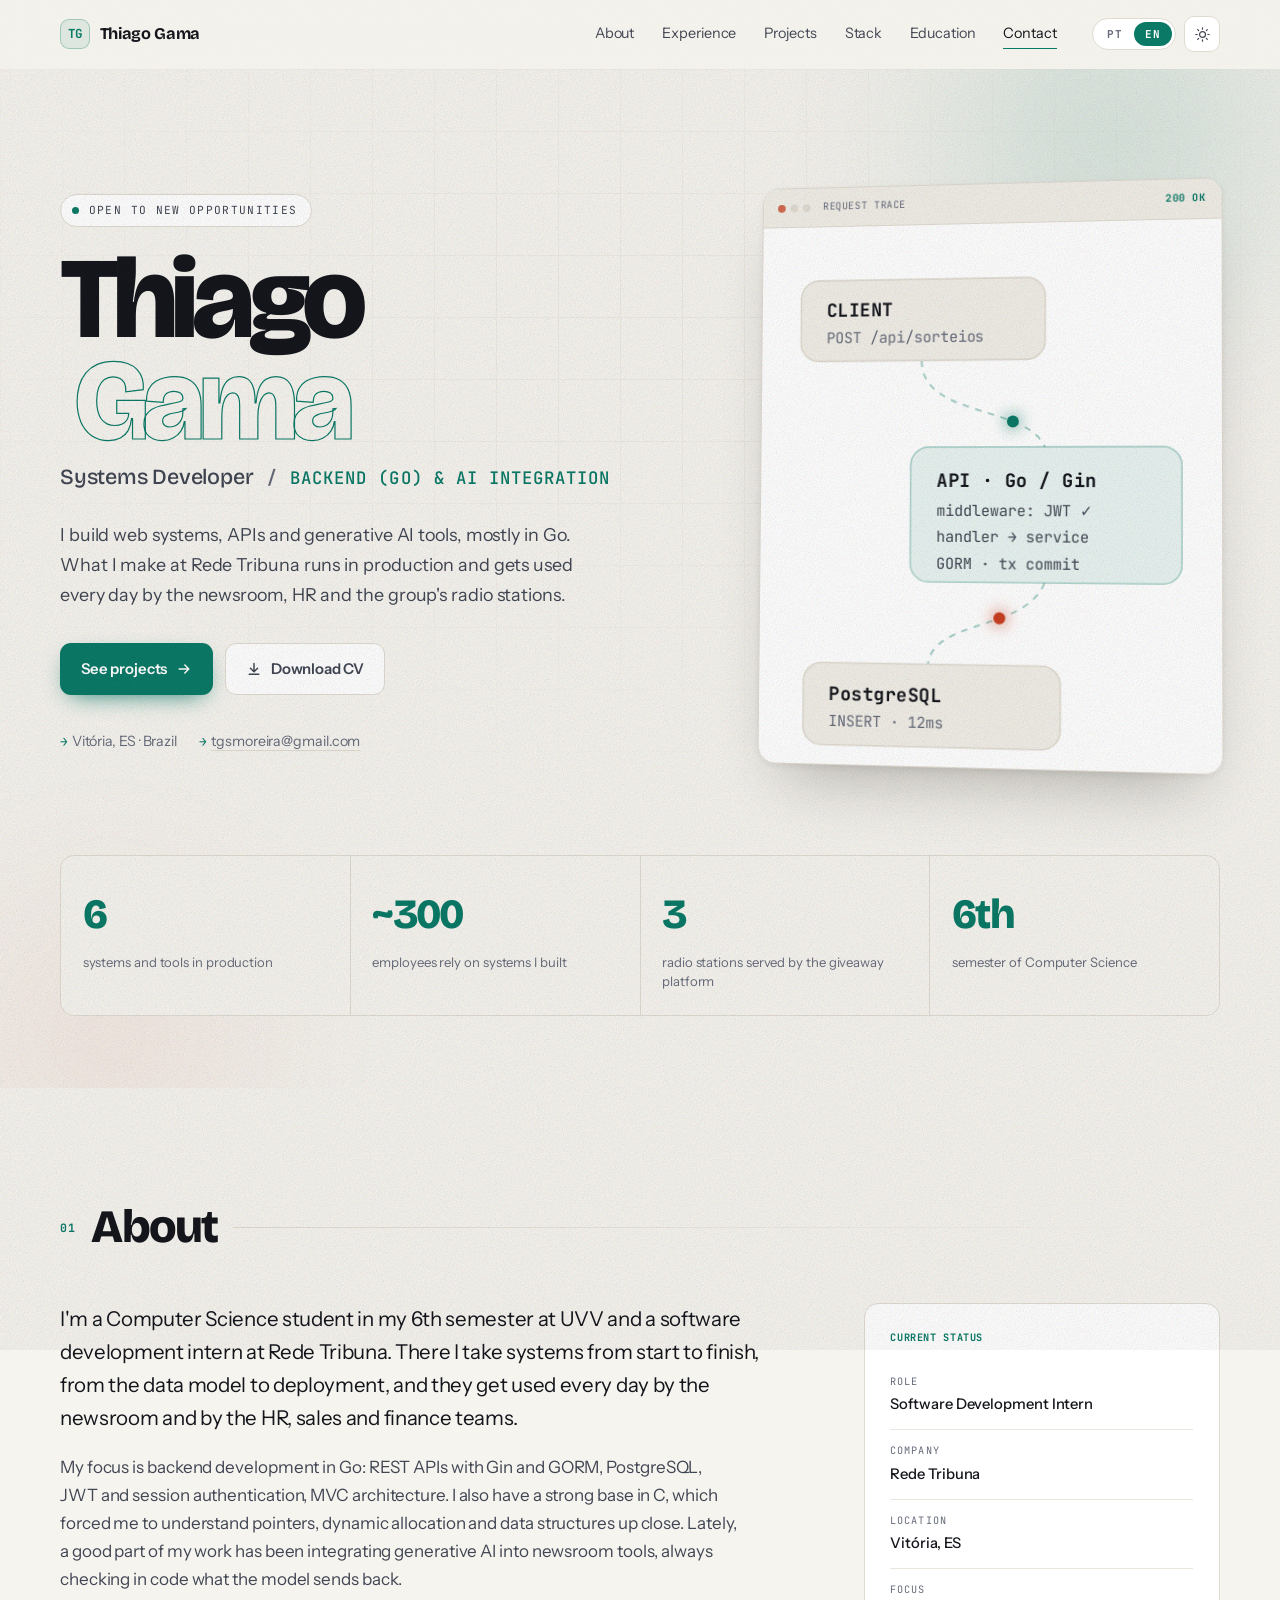
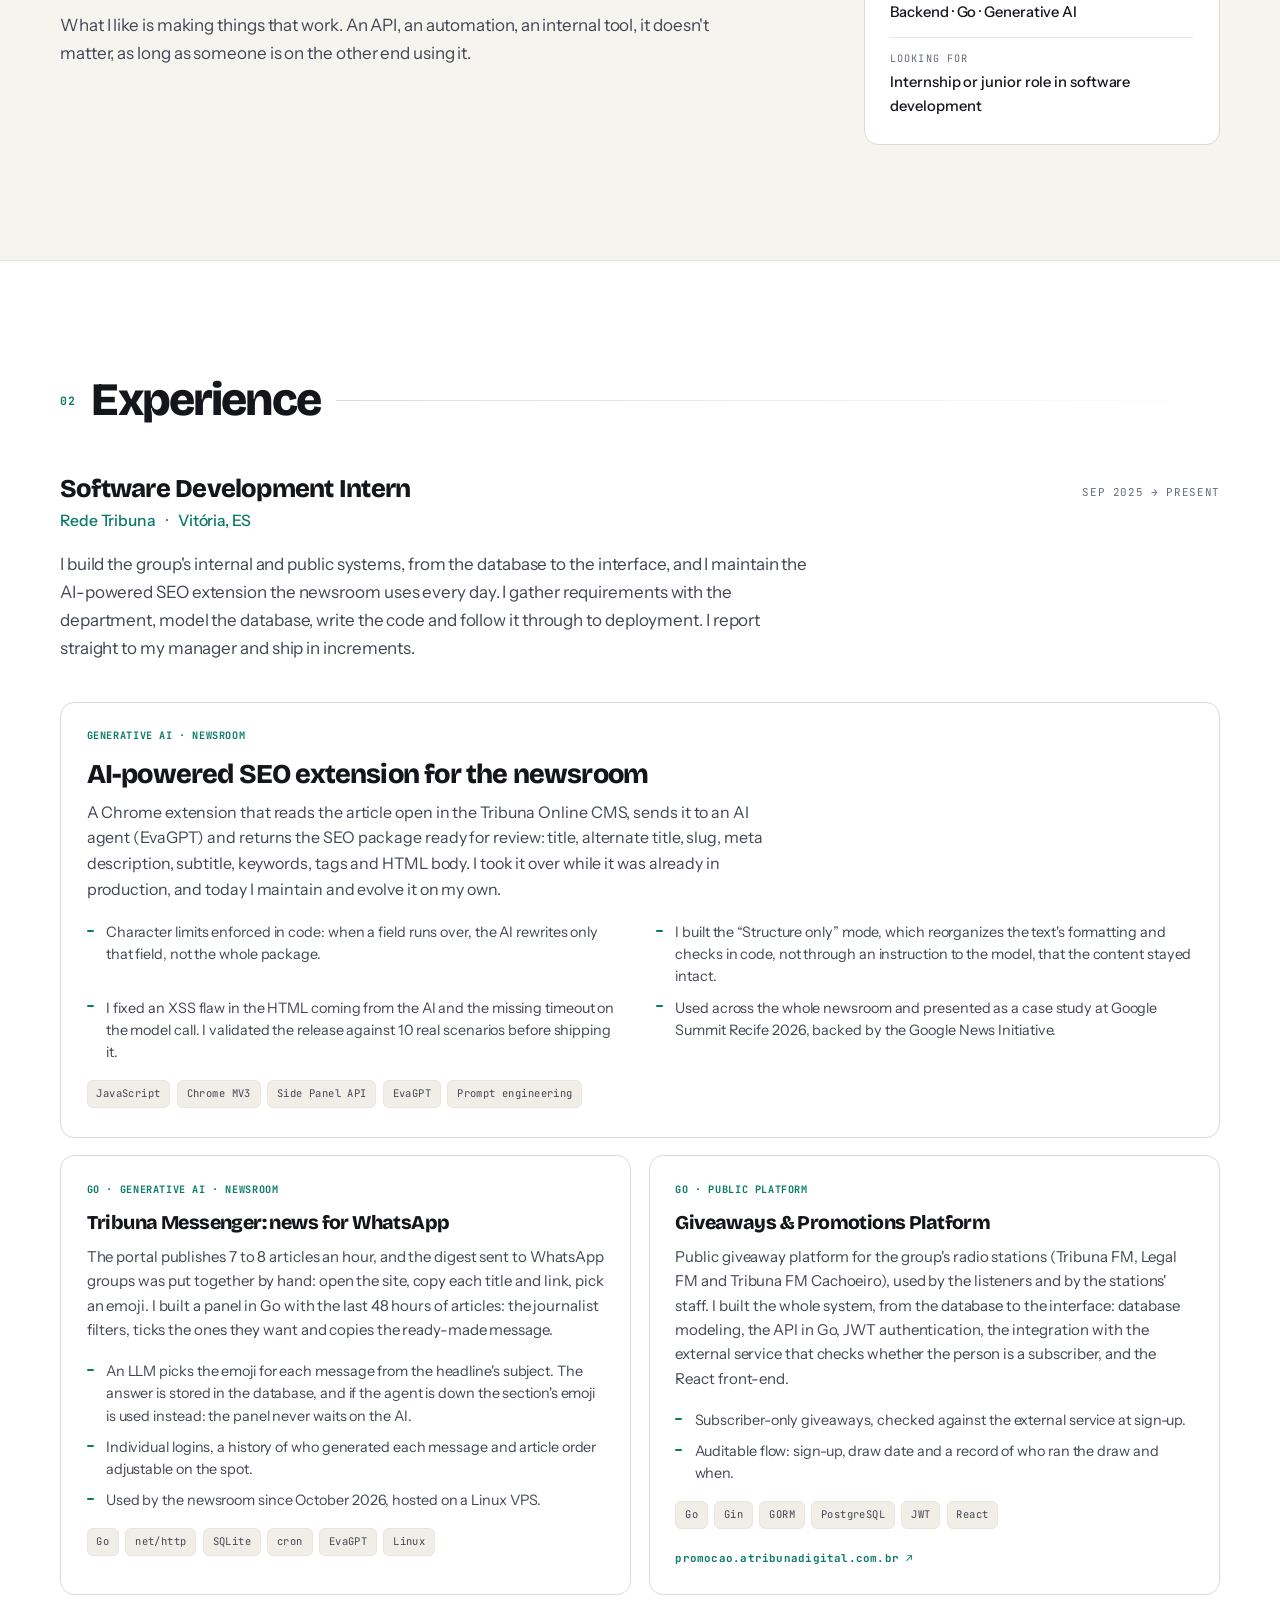
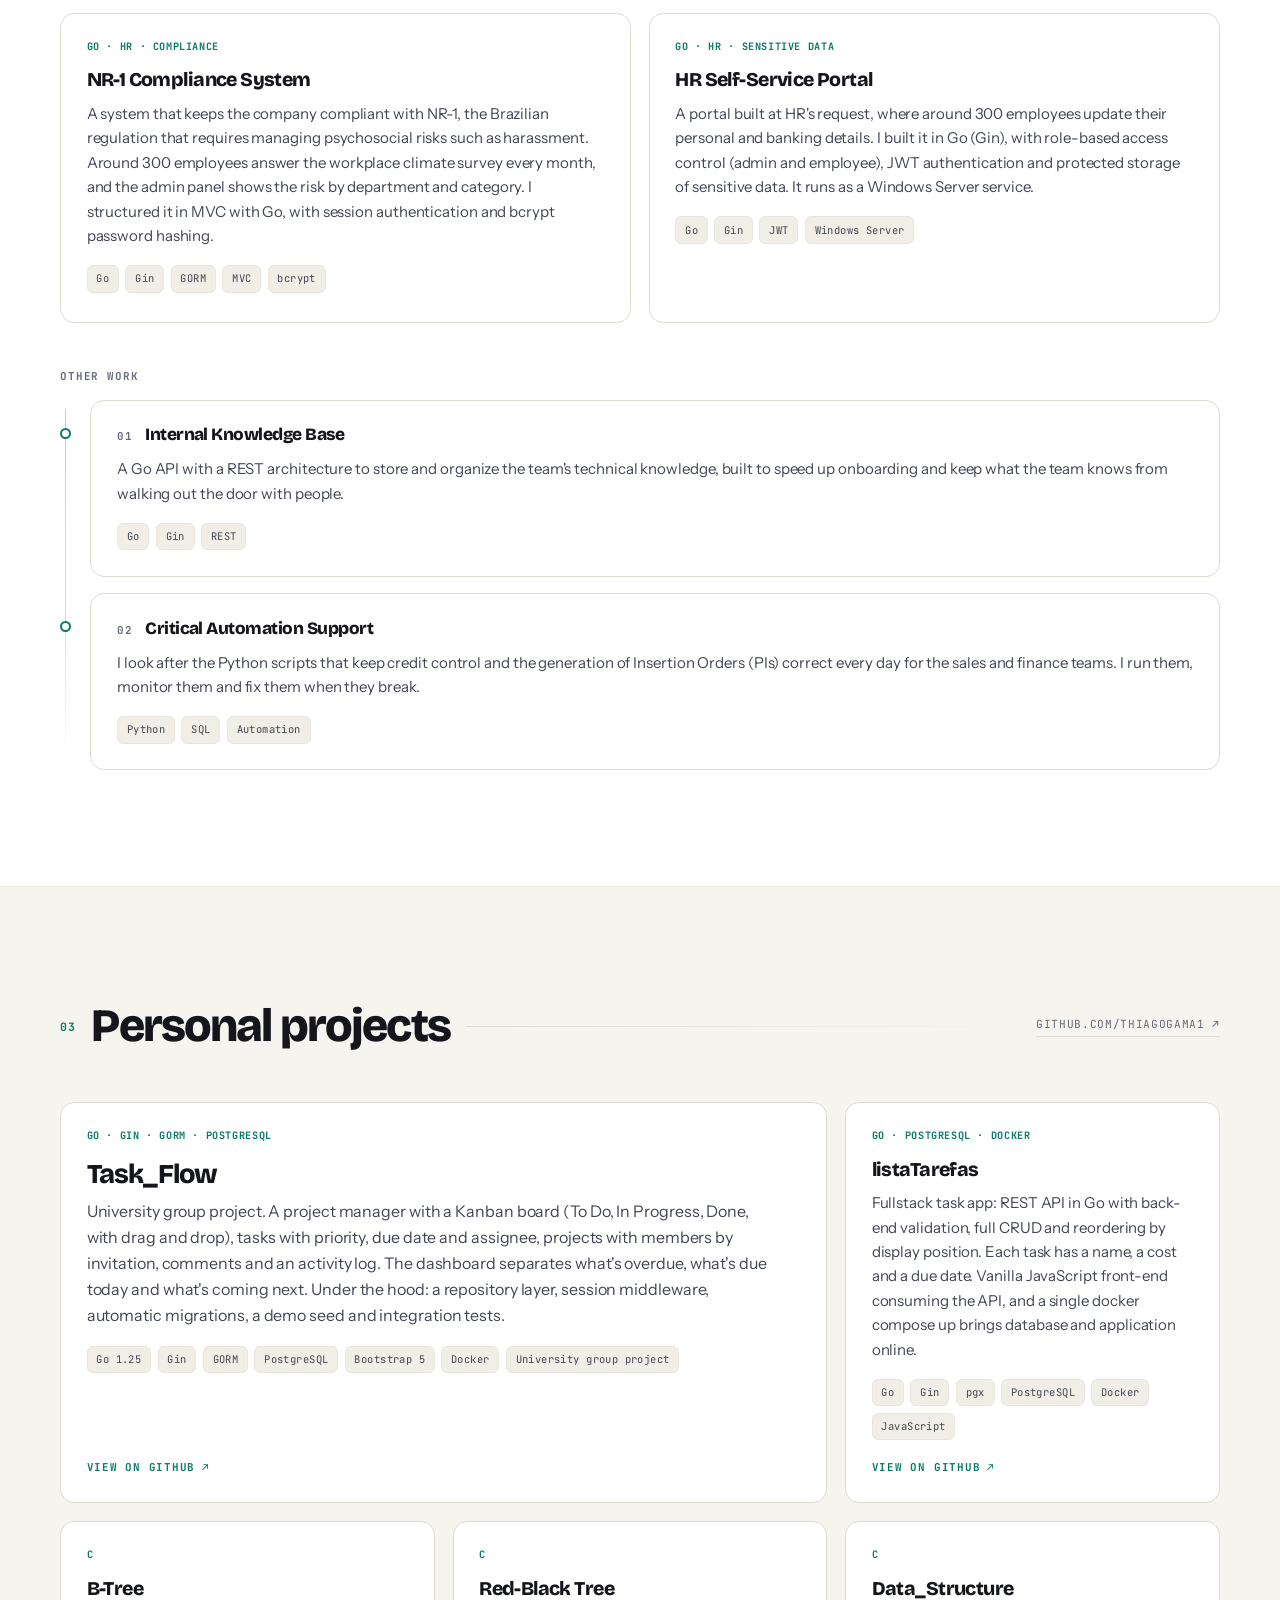
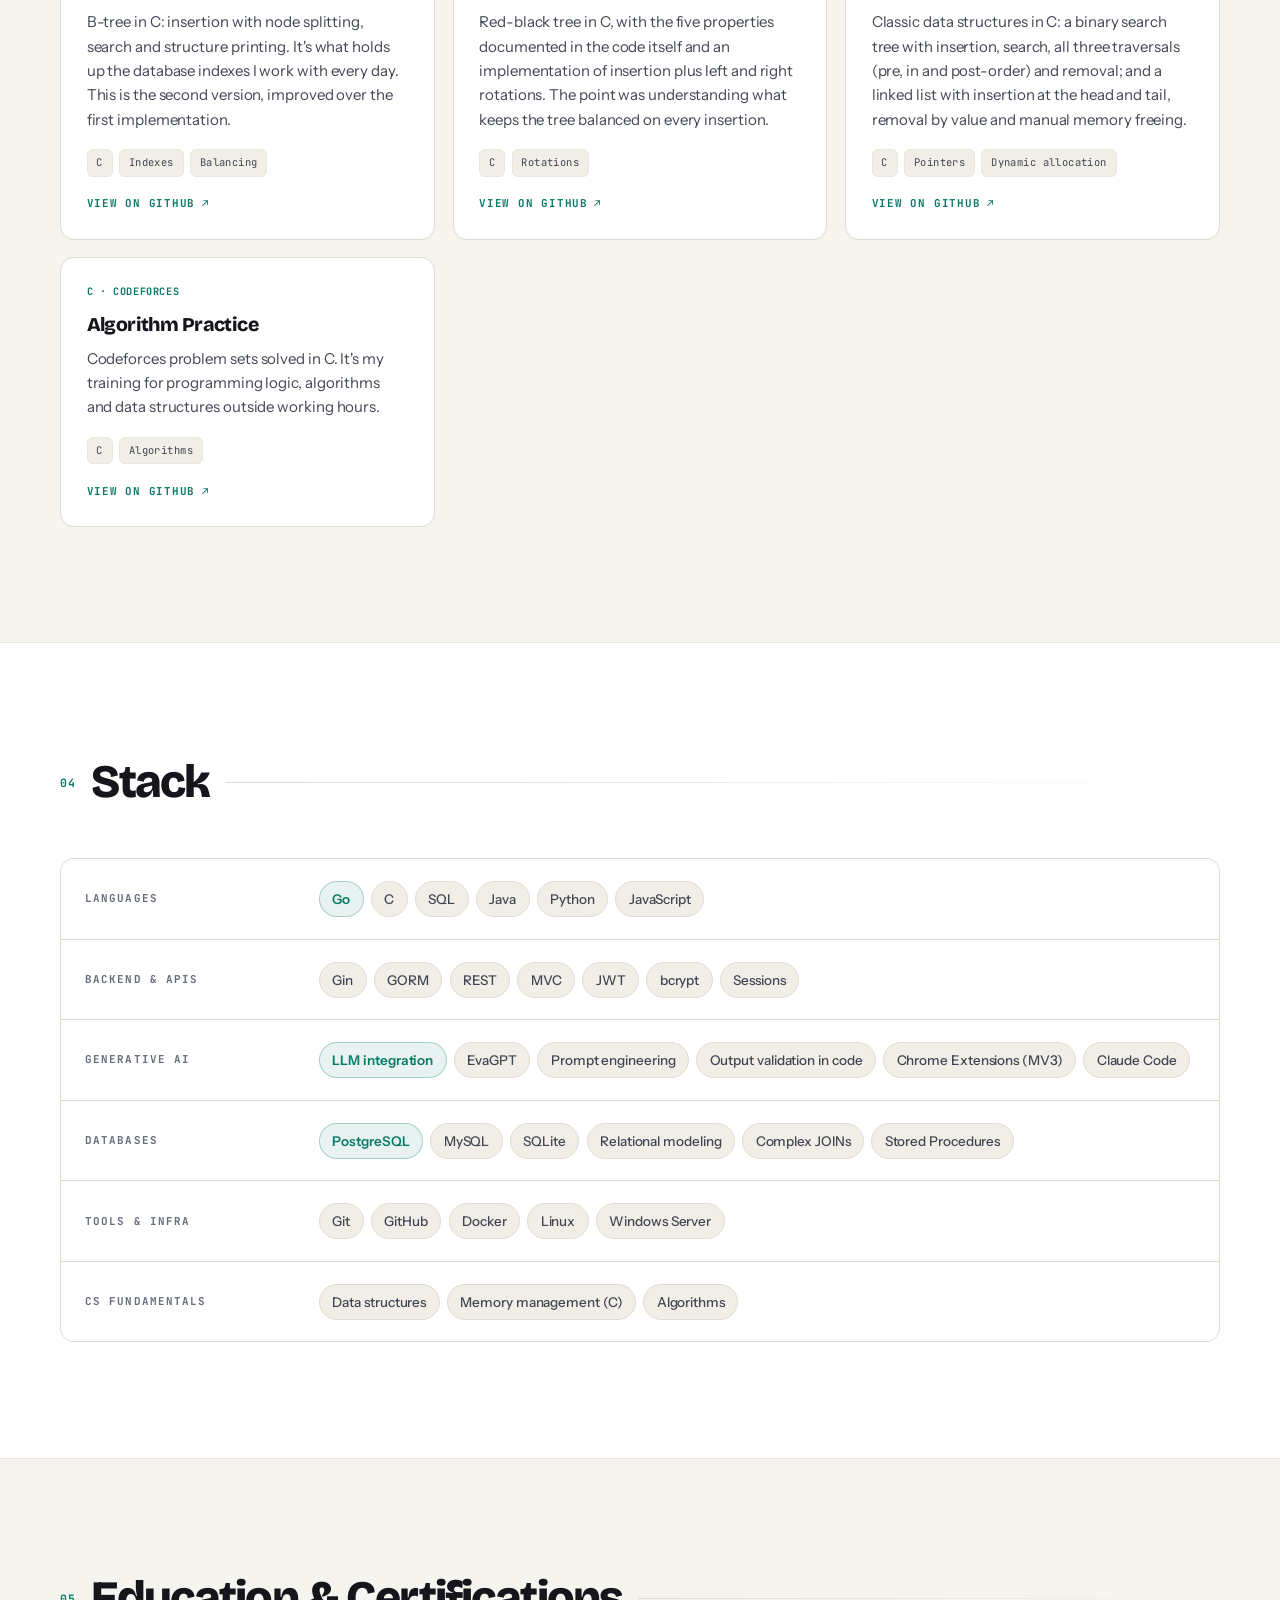
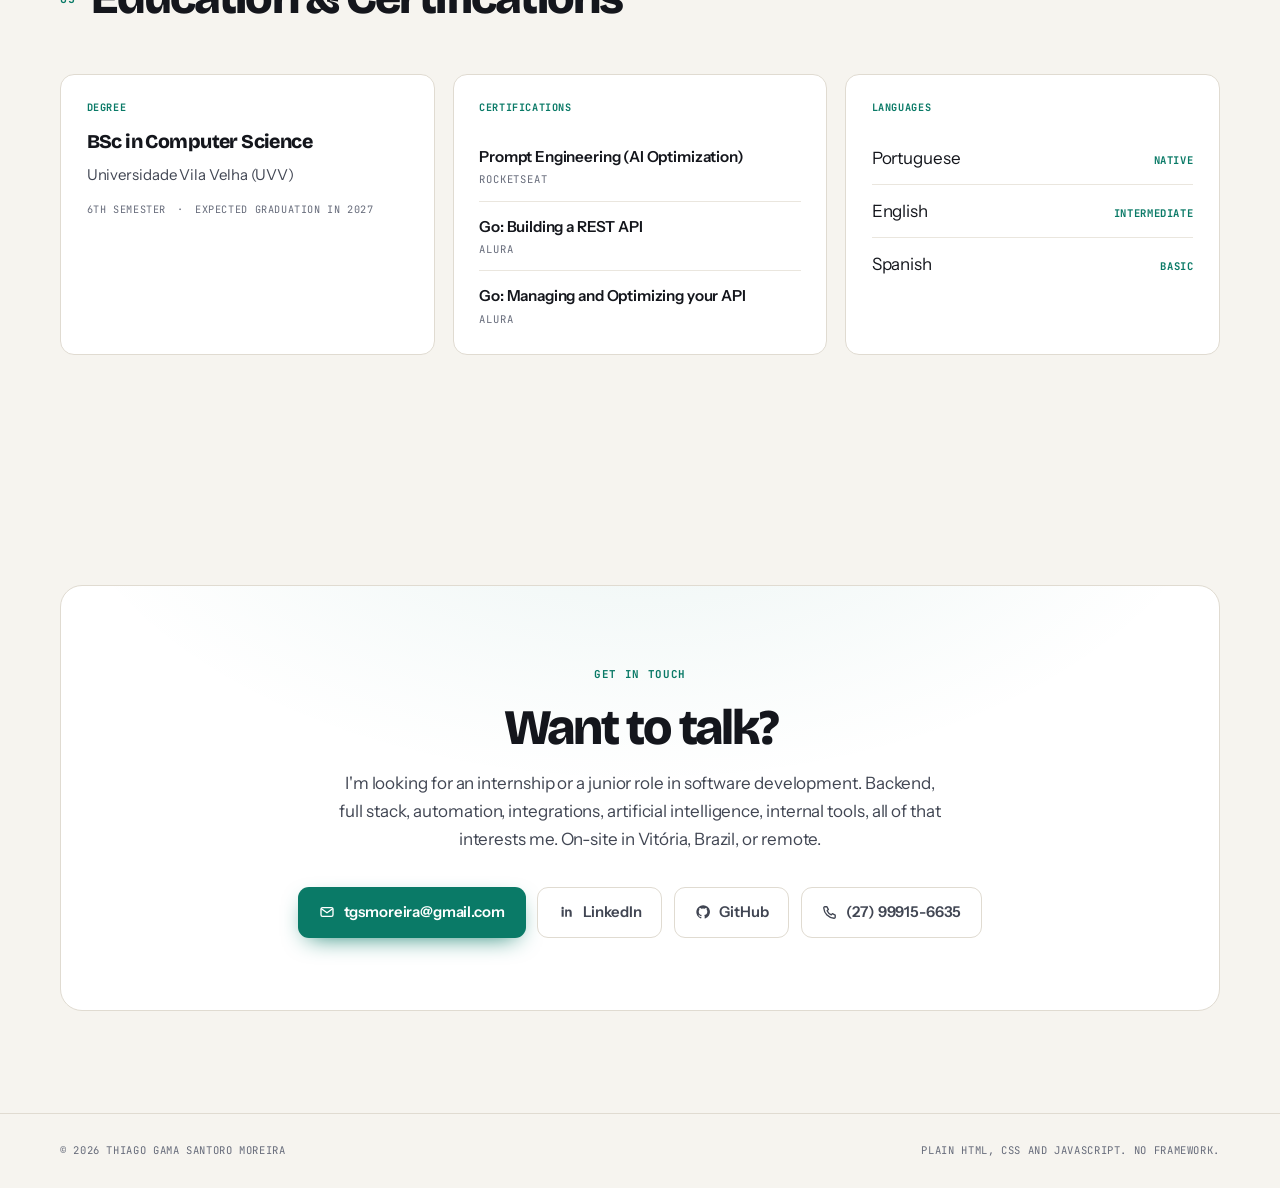
==== commit 80f60bd9: "Atualiza CV v6, titulo e textos; contadores sem depender de JS - Curriculo v6 em assets/ (substitui " ====
--- a/index.html
+++ b/index.html
@@ -3,15 +3,15 @@
 <head>
 <meta charset="utf-8">
 <meta name="viewport" content="width=device-width, initial-scale=1">
-<title>Thiago Gama | Desenvolvedor Backend (Go)</title>
-
-<meta name="description" content="Thiago Gama Santoro Moreira, desenvolvedor backend em Go com integração de IA generativa. APIs REST com Gin e GORM, PostgreSQL e sistemas web em produção. Estudante de Ciência da Computação na UVV, em Vitória (ES).">
+<title>Thiago Gama · Desenvolvedor de Sistemas | Backend (Go) e Integração com IA</title>
+
+<meta name="description" content="Thiago Gama Santoro Moreira, desenvolvedor de sistemas: backend em Go e integração com IA generativa. APIs REST com Gin e GORM, PostgreSQL e sistemas web em produção. Estudante de Ciência da Computação na UVV, em Vitória (ES).">
 <meta name="author" content="Thiago Gama Santoro Moreira">
 <meta name="theme-color" content="#0A0B0F">
 <link rel="canonical" href="https://thiagogama1.github.io/">
 
 <meta property="og:type" content="website">
-<meta property="og:title" content="Thiago Gama | Desenvolvedor Backend (Go)">
+<meta property="og:title" content="Thiago Gama · Desenvolvedor de Sistemas | Backend (Go) e Integração com IA">
 <meta property="og:description" content="Sistemas web em Go e ferramentas com IA generativa em produção na Rede Tribuna, usados por centenas de pessoas todos os meses.">
 <meta property="og:url" content="https://thiagogama1.github.io/">
 <meta property="og:locale" content="pt_BR">
@@ -19,7 +19,7 @@
 <meta property="og:image:type" content="image/png">
 <meta property="og:image:width" content="1200">
 <meta property="og:image:height" content="630">
-<meta property="og:image:alt" content="Thiago Gama, Desenvolvedor Backend em Go">
+<meta property="og:image:alt" content="Thiago Gama, Desenvolvedor de Sistemas: Backend (Go) e Integração com IA">
 <meta name="twitter:card" content="summary_large_image">
 <meta name="twitter:image" content="https://thiagogama1.github.io/assets/og.png">
 
@@ -109,9 +109,9 @@
       </h1>
 
       <p class="hero__role reveal" data-d="3">
-        <span data-i18n="hero.role">Desenvolvedor Backend</span>
+        <span data-i18n="hero.role">Desenvolvedor de Sistemas</span>
         <span class="sep" aria-hidden="true">/</span>
-        <span class="mono" data-i18n="hero.roleTech">Go · IA</span>
+        <span class="mono" data-i18n="hero.roleTech">Backend (Go) e Integração&nbsp;com&nbsp;IA</span>
       </p>
 
       <p class="hero__lede reveal" data-d="4" data-i18n="hero.lede">
@@ -119,18 +119,18 @@
       </p>
 
       <div class="hero__cta reveal" data-d="5">
-        <a class="btn btn--primary" href="#experiencia">
+        <a class="btn btn--primary" href="#projetos">
           <span data-i18n="hero.ctaProjects">Ver projetos</span>
           <svg viewBox="0 0 20 20" fill="none" stroke="currentColor" stroke-width="1.8" stroke-linecap="round" stroke-linejoin="round" aria-hidden="true"><path d="M4 10h12M11 5l5 5-5 5"/></svg>
         </a>
-        <a class="btn btn--ghost" href="assets/Thiago_Gama_Moreira_CV.pdf" download>
+        <a class="btn btn--ghost" href="assets/Curriculo_Thiago_Gama_v6.pdf" download>
           <svg viewBox="0 0 20 20" fill="none" stroke="currentColor" stroke-width="1.8" stroke-linecap="round" stroke-linejoin="round" aria-hidden="true"><path d="M10 3v10M5.5 9l4.5 4.5L14.5 9M4 16.5h12"/></svg>
           <span data-i18n="hero.ctaCv">Baixar CV</span>
         </a>
       </div>
 
       <ul class="hero__meta reveal" data-d="6">
-        <li><span class="mono">→</span> Vitória, ES · Brasil</li>
+        <li><span class="mono">→</span> <span data-i18n="hero.loc">Vitória, ES · Brasil</span></li>
         <li><span class="mono">→</span> <a href="mailto:tgsmoreira@gmail.com">tgsmoreira@gmail.com</a></li>
       </ul>
     </div>
@@ -196,19 +196,19 @@
   <div class="wrap">
     <ul class="stats reveal">
       <li class="stat">
-        <span class="stat__num" data-count="6" data-suffix="">0</span>
+        <span class="stat__num" data-count="6" data-suffix="">6</span>
         <span class="stat__lbl" data-i18n="stats.systems">sistemas e ferramentas em produção</span>
       </li>
       <li class="stat">
-        <span class="stat__num" data-count="300" data-prefix="~">0</span>
+        <span class="stat__num" data-count="300" data-prefix="~">~300</span>
         <span class="stat__lbl" data-i18n="stats.users">colaboradores usam meus sistemas</span>
       </li>
       <li class="stat">
-        <span class="stat__num" data-count="3" data-suffix="">0</span>
+        <span class="stat__num" data-count="3" data-suffix="">3</span>
         <span class="stat__lbl" data-i18n="stats.radios">rádios servidas pela plataforma de sorteios</span>
       </li>
       <li class="stat">
-        <span class="stat__num" data-count="6" data-suffix="º">0</span>
+        <span class="stat__num" data-count="6" data-suffix="º">6º</span>
         <span class="stat__lbl" data-i18n="stats.semester">período de Ciência da Computação</span>
       </li>
     </ul>
@@ -271,7 +271,7 @@
         <p class="mono job__when"><span data-i18n="exp.jobFrom">Set 2025</span> <span aria-hidden="true">→</span> <span data-i18n="exp.jobTo">atual</span></p>
       </div>
       <p class="job__intro" data-i18n="exp.jobIntro">
-        Desenvolvo os sistemas internos e públicos do grupo, do banco à interface, e as ferramentas com IA generativa que a redação usa todo dia. Levanto o requisito com a área, modelo o banco, escrevo o código e acompanho até o deploy. Reporto direto ao gestor e entrego em partes.
+        Desenvolvo os sistemas internos e públicos do grupo, do banco à interface, e mantenho a extensão de SEO com IA que a redação usa todo dia. Levanto o requisito com a área, modelo o banco, escrevo o código e acompanho até o deploy. Reporto direto ao gestor e entrego em partes.
       </p>
     </div>
 
@@ -280,7 +280,7 @@
         <p class="mono card__kicker" data-i18n="exp.c1k">IA generativa · Redação</p>
         <h3 class="card__title" data-i18n="exp.c1t">Extensão de SEO com IA para a redação</h3>
         <p class="card__desc" data-i18n="exp.c1d">
-          Extensão de Chrome que lê a matéria aberta no CMS da Tribuna Online, manda para um agente de IA (EvaGPT) e devolve o pacote de SEO pronto para revisão: título, título alternativo, slug, meta descrição, subtítulo, palavras-chave, tags e corpo em HTML. Peguei a extensão já em produção e assumi sozinho a manutenção e a evolução.
+          Extensão de Chrome que lê a matéria aberta no CMS da Tribuna Online, manda para um agente de IA (EvaGPT) e devolve o pacote de SEO pronto para revisão: título, título alternativo, slug, meta descrição, subtítulo, palavras-chave, tags e corpo em HTML. Assumi a extensão quando ela já estava em produção e hoje a mantenho e evoluo sozinho.
         </p>
         <ul class="facts">
           <li data-i18n="exp.c1f1">Limite de caracteres garantido no código: se um campo estoura, a IA refaz só aquele campo, não o pacote inteiro.</li>
@@ -298,9 +298,9 @@
           O portal publica de 7 a 8 matérias por hora, e o resumo que vai para os grupos de WhatsApp era montado na mão: abrir o site, copiar título e link, escolher emoji. Fiz em Go um painel com as matérias das últimas 48 horas: o jornalista filtra, marca as que quer e copia a mensagem pronta.
         </p>
         <ul class="facts">
-          <li data-i18n="exp.c2f1">Um agente de IA escolhe o emoji pelo assunto da manchete. A resposta fica gravada no banco e, se o agente cair, vale o emoji da editoria: o painel nunca espera pela IA.</li>
+          <li data-i18n="exp.c2f1">Um LLM escolhe o emoji de cada mensagem pelo assunto da manchete. A resposta fica gravada no banco e, se o agente cair, vale o emoji da editoria: o painel nunca espera pela IA.</li>
           <li data-i18n="exp.c2f2">Login individual, histórico de quem gerou cada mensagem e ordem das matérias ajustável na hora.</li>
-          <li data-i18n="exp.c2f3">No ar desde outubro de 2026, numa VPS Linux.</li>
+          <li data-i18n="exp.c2f3">Em uso pela redação desde outubro de 2026, hospedado numa VPS Linux.</li>
         </ul>
         <ul class="tags"><li>Go</li><li>net/http</li><li>SQLite</li><li>cron</li><li>EvaGPT</li><li>Linux</li></ul>
       </article>
@@ -388,9 +388,9 @@
         <p class="mono card__kicker">Go · Gin · GORM · PostgreSQL</p>
         <h3 class="card__title">Task_Flow</h3>
         <p class="card__desc" data-i18n="proj.taskflow">
-          Gerenciador de projetos com quadro Kanban (A Fazer, Em Andamento, Concluído, com arrastar e soltar), tarefas com prioridade, prazo e responsável, projetos com membros por convite, comentários e log de atividades. O dashboard separa o que está atrasado, o que vence hoje e o que vem depois. Por dentro: camada de repositórios, middleware de sessão, migrations automáticas, seed de demonstração e testes de integração.
-        </p>
-        <ul class="tags"><li>Go 1.25</li><li>Gin</li><li>GORM</li><li>PostgreSQL</li><li>Bootstrap 5</li><li>Docker</li><li class="tag--note" data-i18n="proj.group">Projeto em grupo</li></ul>
+          Projeto em grupo da faculdade. Gerenciador de projetos com quadro Kanban (A Fazer, Em Andamento, Concluído, com arrastar e soltar), tarefas com prioridade, prazo e responsável, projetos com membros por convite, comentários e log de atividades. O dashboard separa o que está atrasado, o que vence hoje e o que vem depois. Por dentro: camada de repositórios, middleware de sessão, migrations automáticas, seed de demonstração e testes de integração.
+        </p>
+        <ul class="tags"><li>Go 1.25</li><li>Gin</li><li>GORM</li><li>PostgreSQL</li><li>Bootstrap 5</li><li>Docker</li><li class="tag--note" data-i18n="proj.group">Projeto em grupo da faculdade</li></ul>
         <a class="card__link" href="https://github.com/ThiagoGama1/Task_Flow" target="_blank" rel="noopener">
           <span data-i18n="proj.view">Ver no GitHub</span> <span aria-hidden="true">↗</span>
         </a>
@@ -414,7 +414,7 @@
         <p class="card__desc" data-i18n="proj.btreeD">
           Árvore B em C: inserção com split de nós, busca e exibição da estrutura. É o que sustenta os índices dos bancos de dados que uso no dia a dia. Esta é a segunda versão, com melhorias sobre a primeira implementação.
         </p>
-        <ul class="tags"><li>C</li><li>Índices</li><li>Balanceamento</li></ul>
+        <ul class="tags"><li>C</li><li data-i18n="proj.tagIdx">Índices</li><li data-i18n="proj.tagBal">Balanceamento</li></ul>
         <a class="card__link" href="https://github.com/ThiagoGama1/B_tree2" target="_blank" rel="noopener">
           <span data-i18n="proj.view">Ver no GitHub</span> <span aria-hidden="true">↗</span>
         </a>
@@ -426,7 +426,7 @@
         <p class="card__desc" data-i18n="proj.rbD">
           Árvore rubro-negra em C, com as cinco propriedades documentadas no próprio código e implementação de inserção e das rotações à esquerda e à direita. O foco foi entender o que mantém a árvore balanceada a cada inserção.
         </p>
-        <ul class="tags"><li>C</li><li>Rotações</li></ul>
+        <ul class="tags"><li>C</li><li data-i18n="proj.tagRot">Rotações</li></ul>
         <a class="card__link" href="https://github.com/ThiagoGama1/arvore_rubro_negra" target="_blank" rel="noopener">
           <span data-i18n="proj.view">Ver no GitHub</span> <span aria-hidden="true">↗</span>
         </a>
@@ -438,7 +438,7 @@
         <p class="card__desc" data-i18n="proj.dsD">
           Estruturas de dados clássicas em C: árvore binária de busca com inserção, busca, os três percursos (pré, em e pós-ordem) e remoção; e lista encadeada com inserção no início e no fim, remoção por valor e liberação manual de memória.
         </p>
-        <ul class="tags"><li>C</li><li>Ponteiros</li><li>Alocação dinâmica</li></ul>
+        <ul class="tags"><li>C</li><li data-i18n="proj.tagPtr">Ponteiros</li><li data-i18n="proj.tagAlloc">Alocação dinâmica</li></ul>
         <a class="card__link" href="https://github.com/ThiagoGama1/Data_Structure" target="_blank" rel="noopener">
           <span data-i18n="proj.view">Ver no GitHub</span> <span aria-hidden="true">↗</span>
         </a>
@@ -450,7 +450,7 @@
         <p class="card__desc" data-i18n="proj.cfD">
           Problem sets do Codeforces resolvidos em C. É o meu treino de lógica de programação, algoritmos e estruturas de dados fora do horário de trabalho.
         </p>
-        <ul class="tags"><li>C</li><li>Algoritmos</li></ul>
+        <ul class="tags"><li>C</li><li data-i18n="stack.algo">Algoritmos</li></ul>
         <a class="card__link" href="https://github.com/ThiagoGama1/exercicios_de_logica_codeforces" target="_blank" rel="noopener">
           <span data-i18n="proj.view">Ver no GitHub</span> <span aria-hidden="true">↗</span>
         </a>
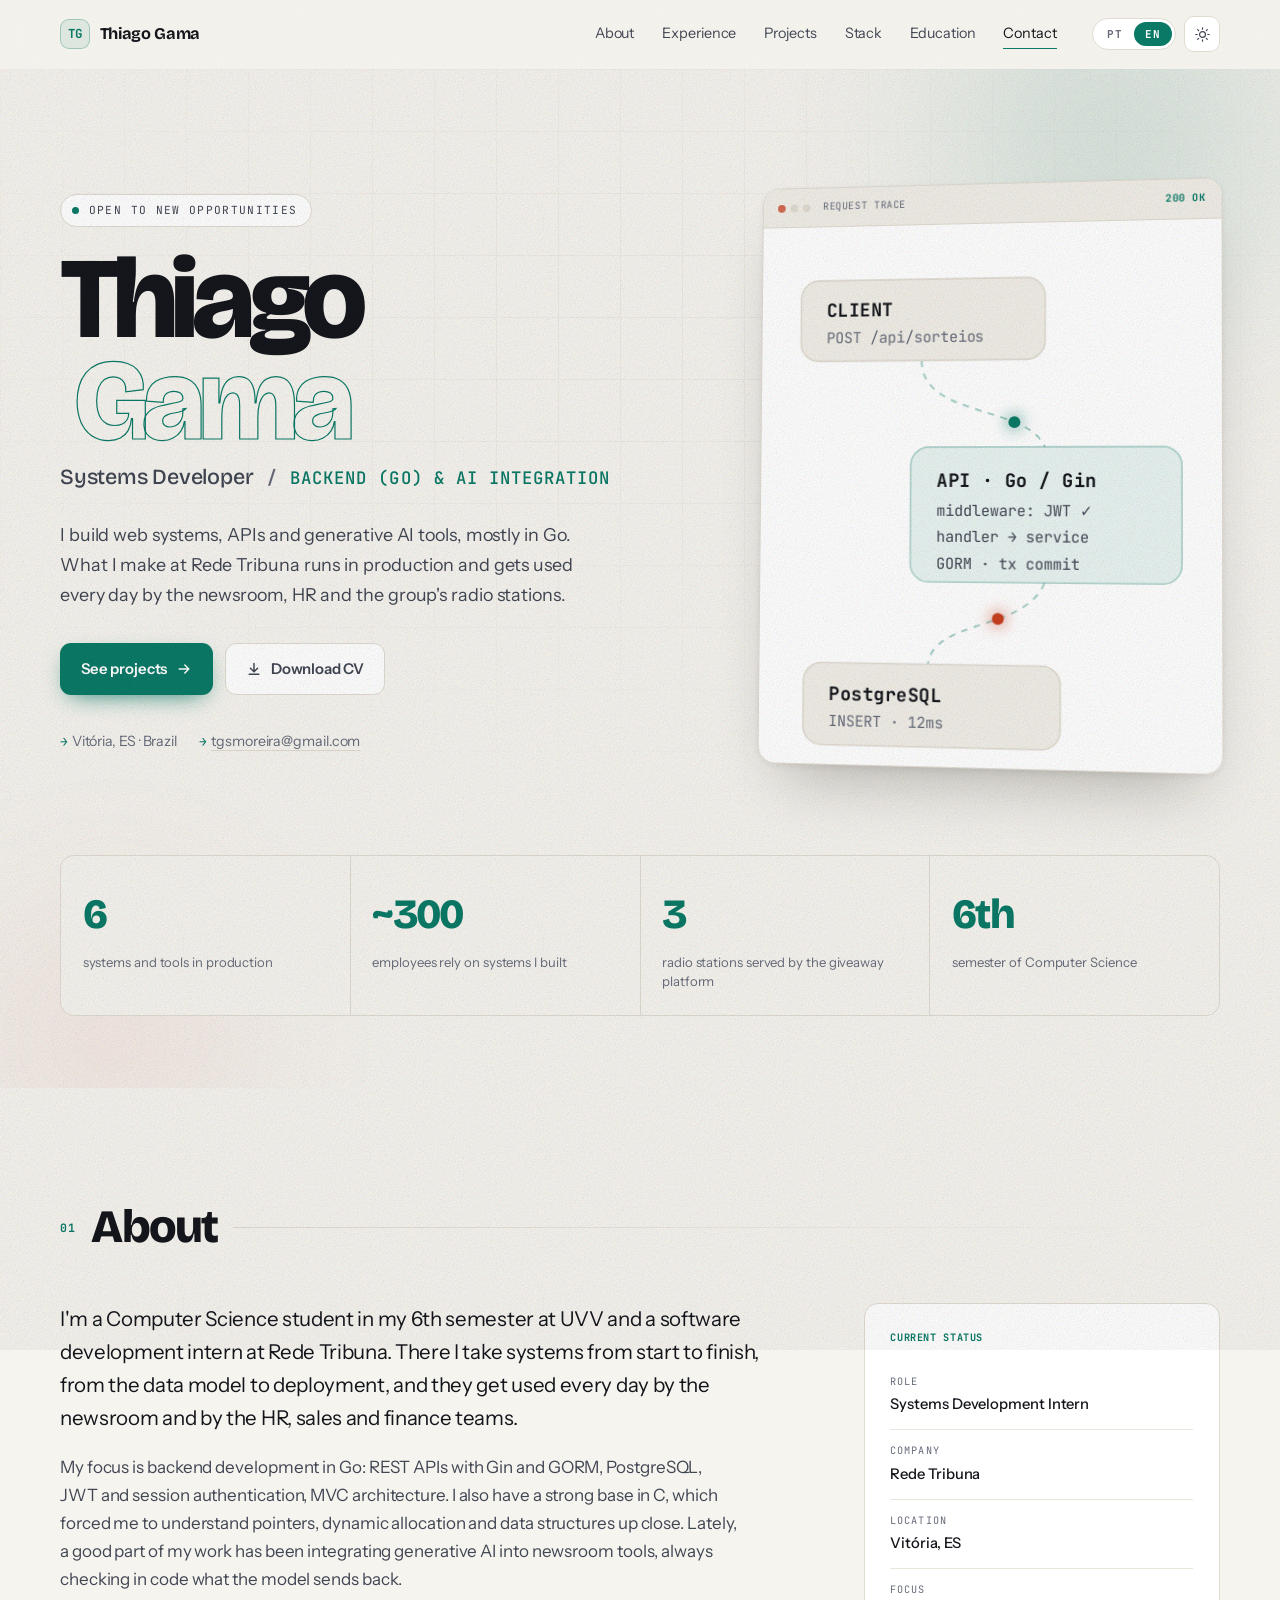
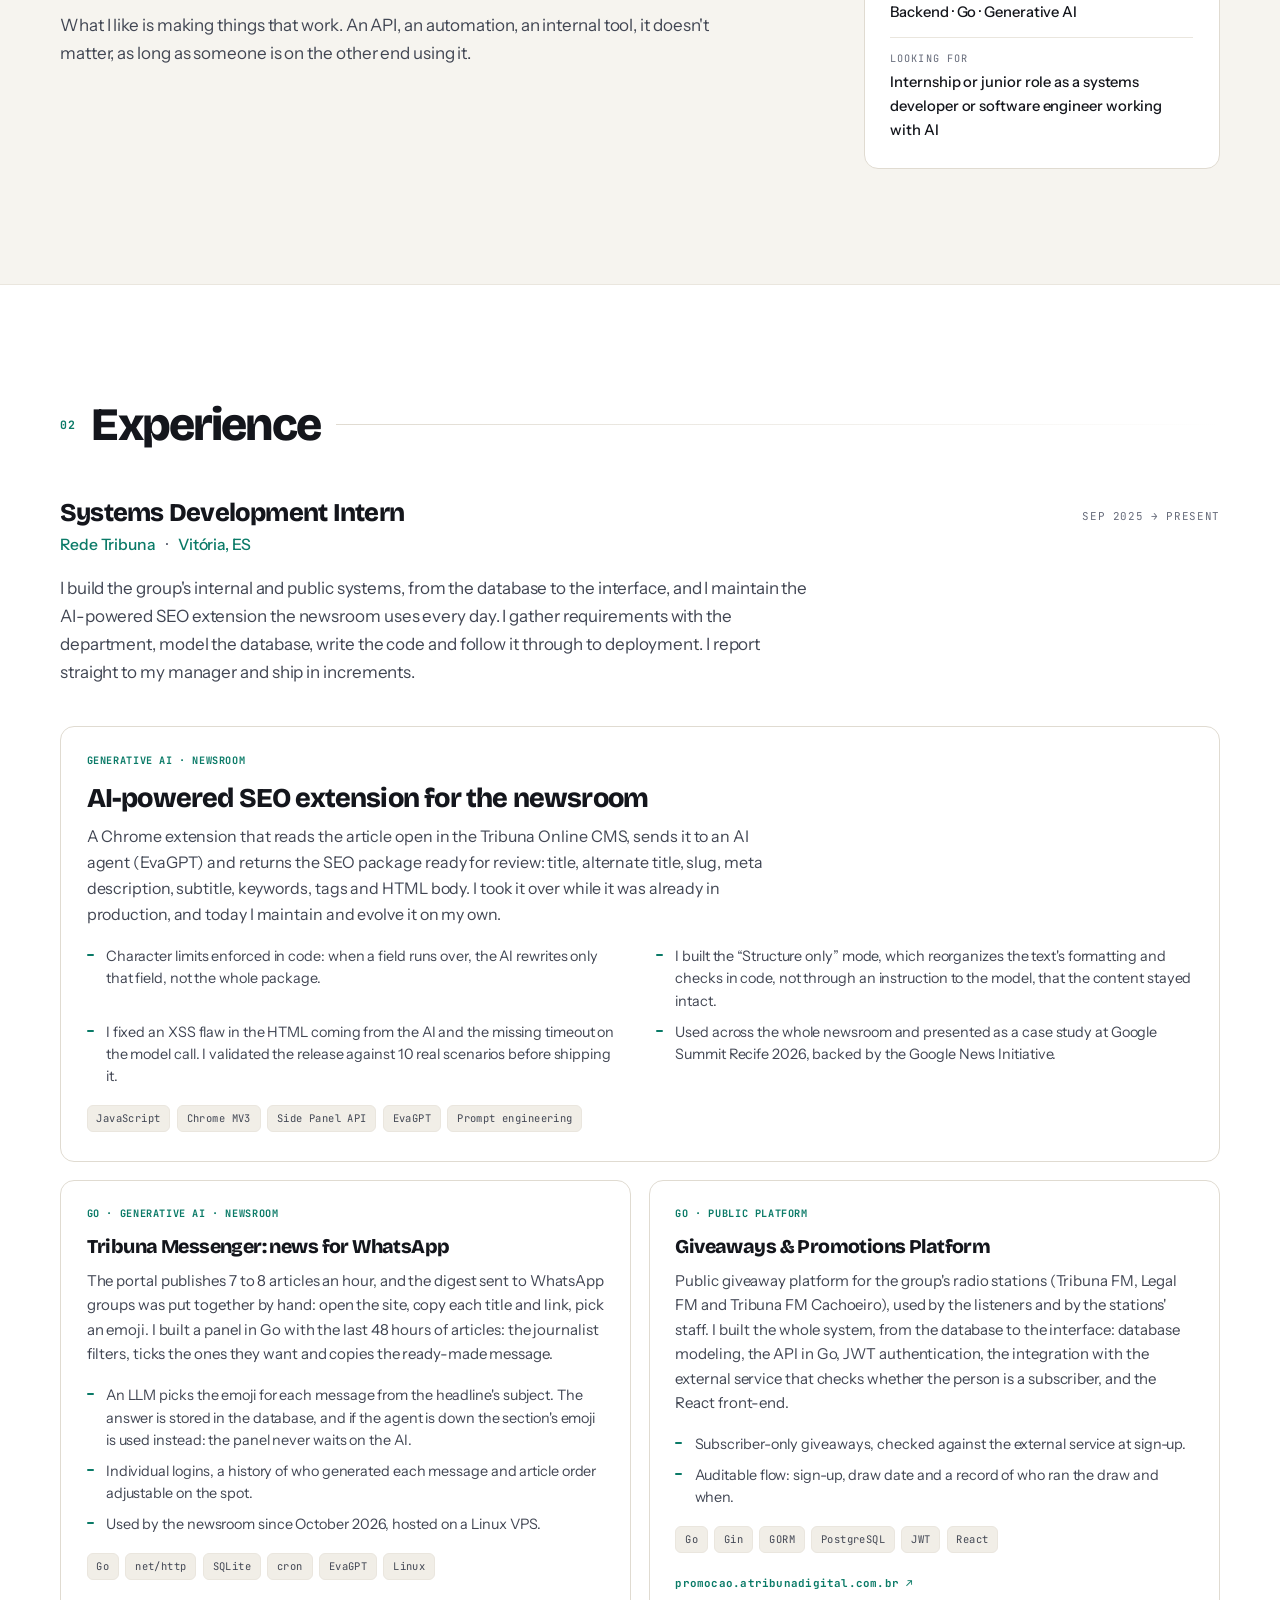
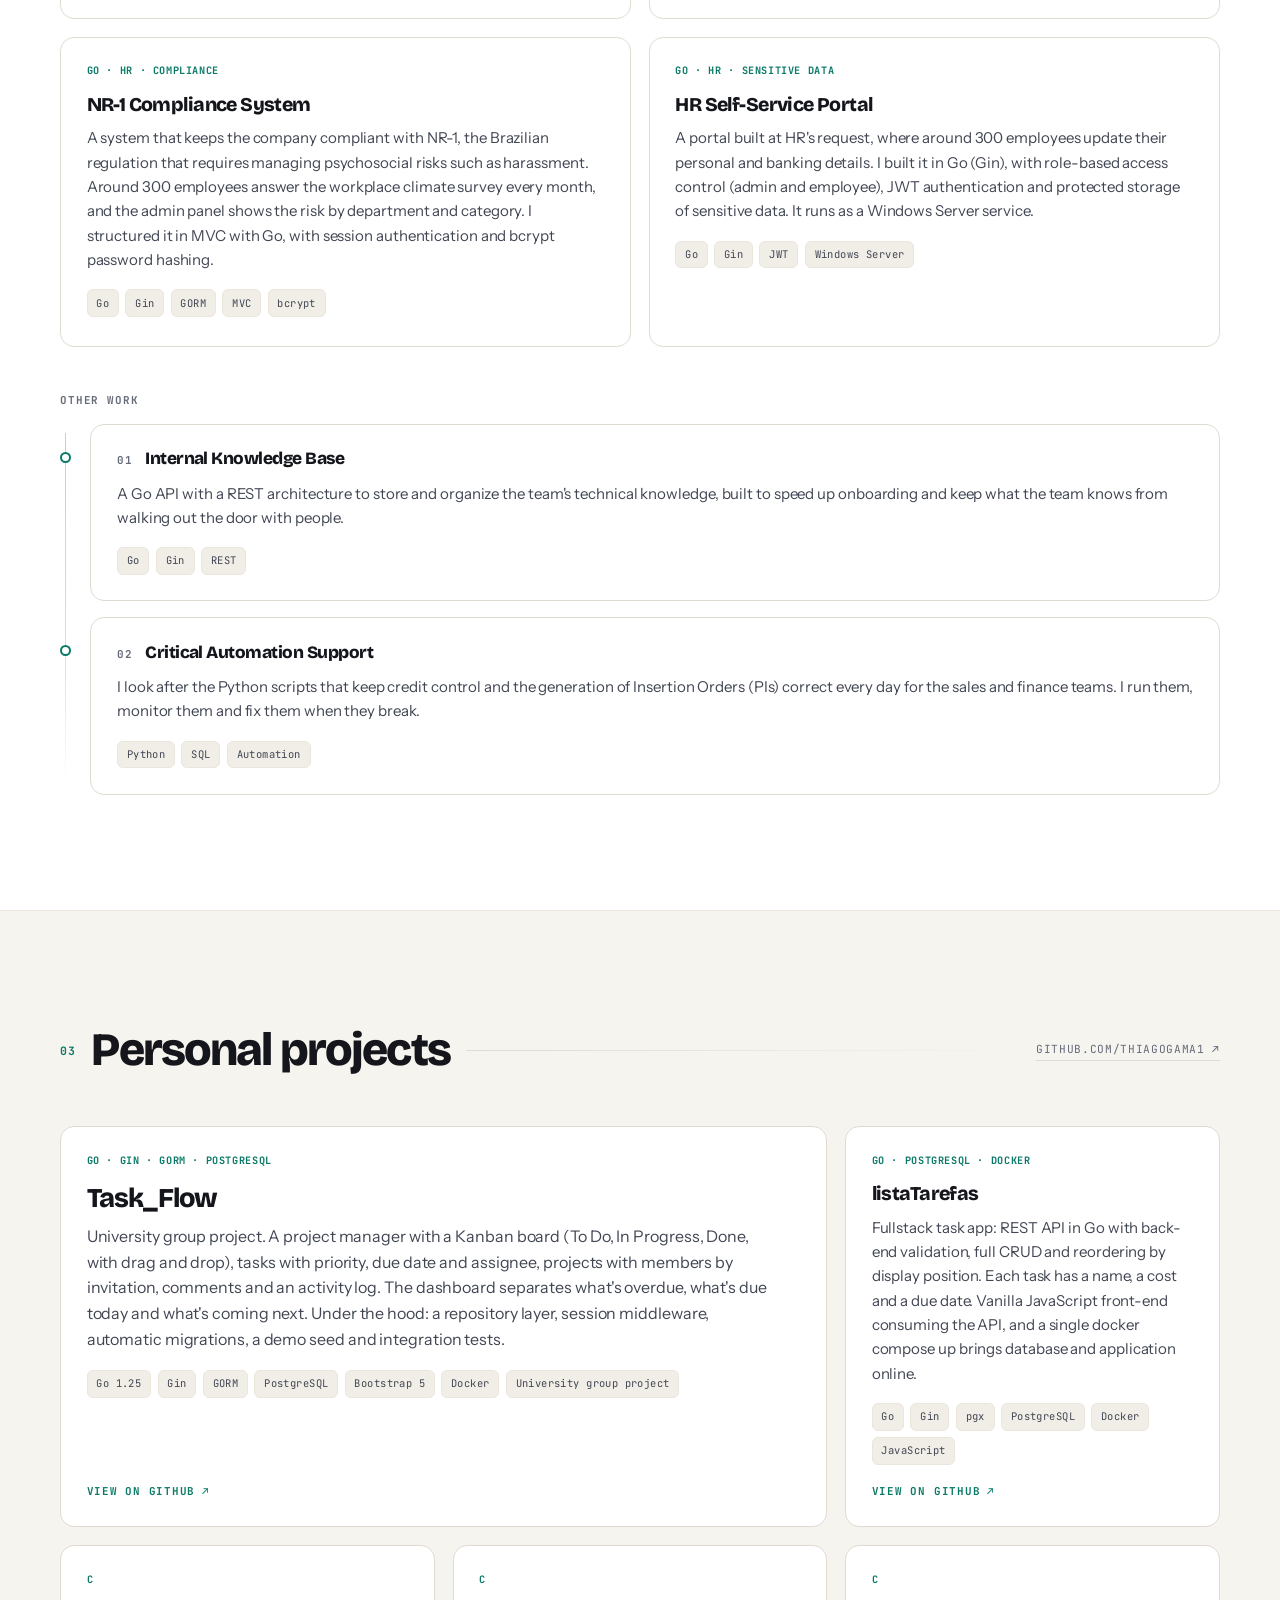
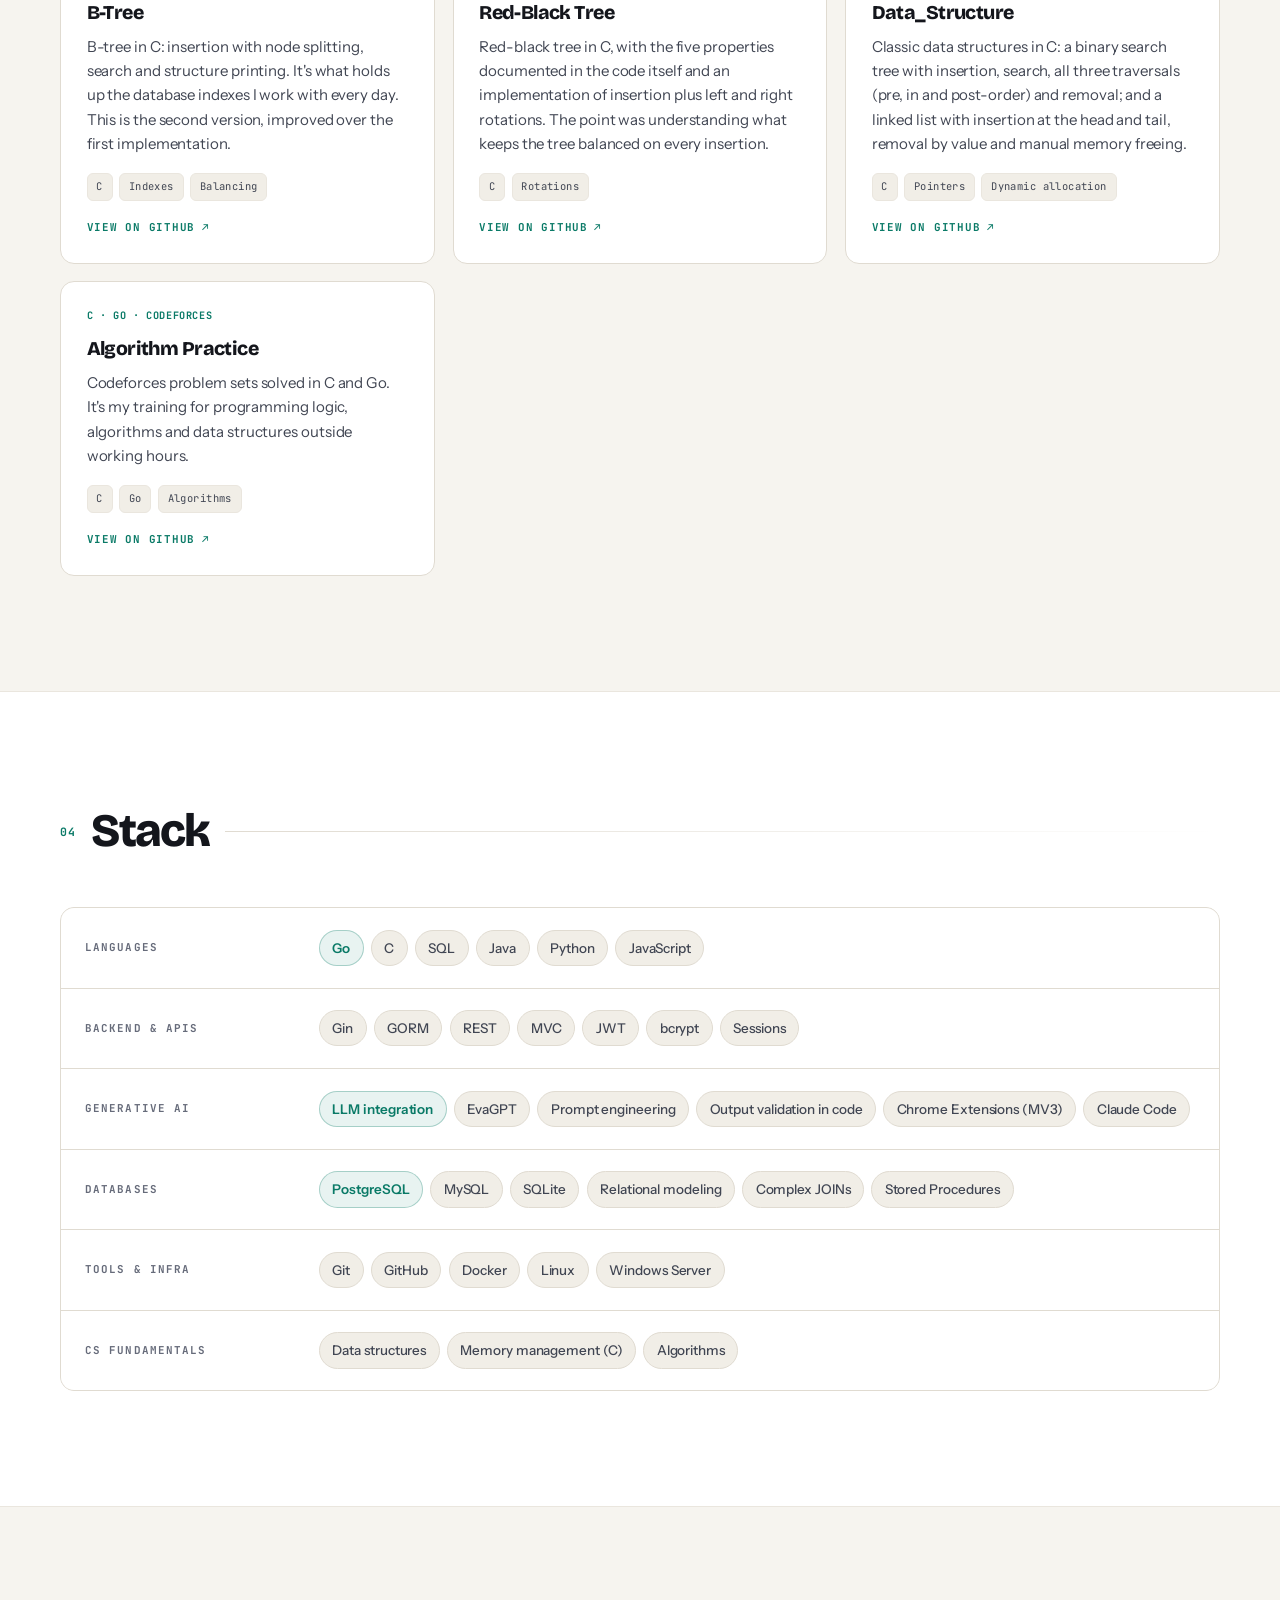
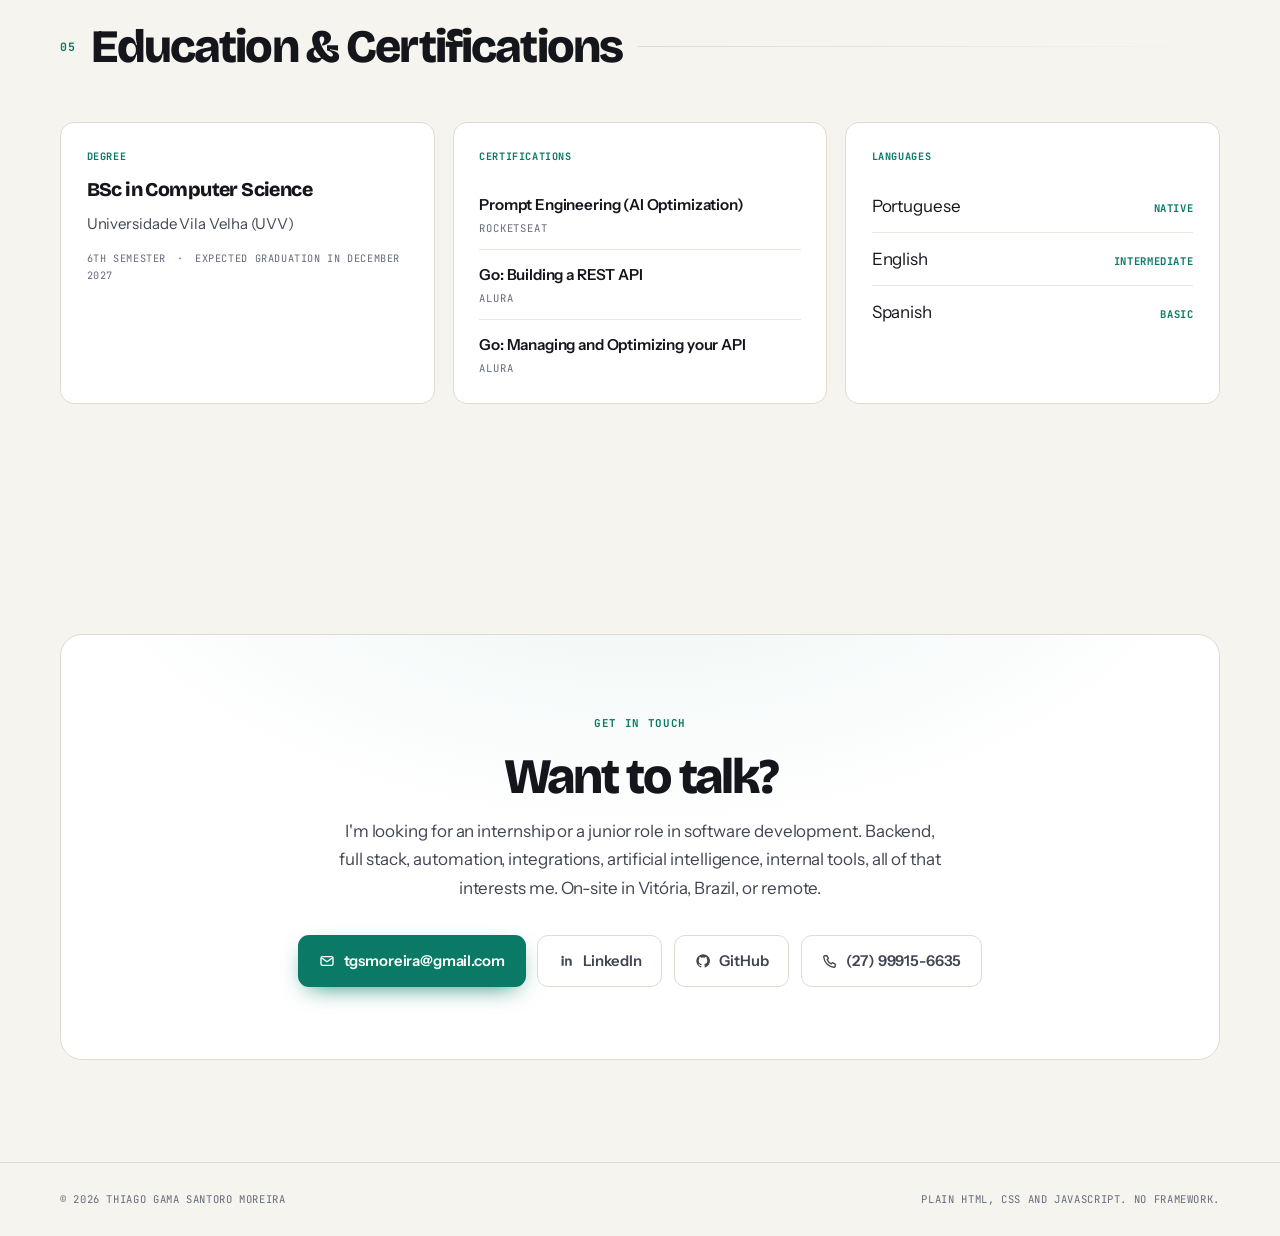
==== commit f1a484aa: "Alinha textos ao CV v6 e baixa o CV em ingles no modo EN - "Buscando": estagio ou vaga junior como d" ====
--- a/index.html
+++ b/index.html
@@ -123,7 +123,7 @@
           <span data-i18n="hero.ctaProjects">Ver projetos</span>
           <svg viewBox="0 0 20 20" fill="none" stroke="currentColor" stroke-width="1.8" stroke-linecap="round" stroke-linejoin="round" aria-hidden="true"><path d="M4 10h12M11 5l5 5-5 5"/></svg>
         </a>
-        <a class="btn btn--ghost" href="assets/Curriculo_Thiago_Gama_v6.pdf" download>
+        <a class="btn btn--ghost" href="assets/Curriculo_Thiago_Gama_v6.pdf" download data-i18n-attr="href:hero.cvHref">
           <svg viewBox="0 0 20 20" fill="none" stroke="currentColor" stroke-width="1.8" stroke-linecap="round" stroke-linejoin="round" aria-hidden="true"><path d="M10 3v10M5.5 9l4.5 4.5L14.5 9M4 16.5h12"/></svg>
           <span data-i18n="hero.ctaCv">Baixar CV</span>
         </a>
@@ -245,7 +245,7 @@
             <div><dt data-i18n="about.companyK">Empresa</dt><dd>Rede Tribuna</dd></div>
             <div><dt data-i18n="about.locK">Local</dt><dd>Vitória, ES</dd></div>
             <div><dt data-i18n="about.focusK">Foco</dt><dd data-i18n="about.focusV">Backend · Go · IA generativa</dd></div>
-            <div><dt data-i18n="about.seekK">Buscando</dt><dd data-i18n="about.seekV">Estágio ou vaga júnior em desenvolvimento de software</dd></div>
+            <div><dt data-i18n="about.seekK">Buscando</dt><dd data-i18n="about.seekV">Estágio ou vaga júnior como desenvolvedor de sistemas ou engenheiro de software com IA</dd></div>
           </dl>
         </div>
       </aside>
@@ -445,12 +445,12 @@
       </article>
 
       <article class="card card--proj reveal">
-        <p class="mono card__kicker">C · Codeforces</p>
+        <p class="mono card__kicker">C · Go · Codeforces</p>
         <h3 class="card__title" data-i18n="proj.cfT">Treino em Algoritmos</h3>
         <p class="card__desc" data-i18n="proj.cfD">
-          Problem sets do Codeforces resolvidos em C. É o meu treino de lógica de programação, algoritmos e estruturas de dados fora do horário de trabalho.
-        </p>
-        <ul class="tags"><li>C</li><li data-i18n="stack.algo">Algoritmos</li></ul>
+          Problem sets do Codeforces resolvidos em C e Go. É o meu treino de lógica de programação, algoritmos e estruturas de dados fora do horário de trabalho.
+        </p>
+        <ul class="tags"><li>C</li><li>Go</li><li data-i18n="stack.algo">Algoritmos</li></ul>
         <a class="card__link" href="https://github.com/ThiagoGama1/exercicios_de_logica_codeforces" target="_blank" rel="noopener">
           <span data-i18n="proj.view">Ver no GitHub</span> <span aria-hidden="true">↗</span>
         </a>
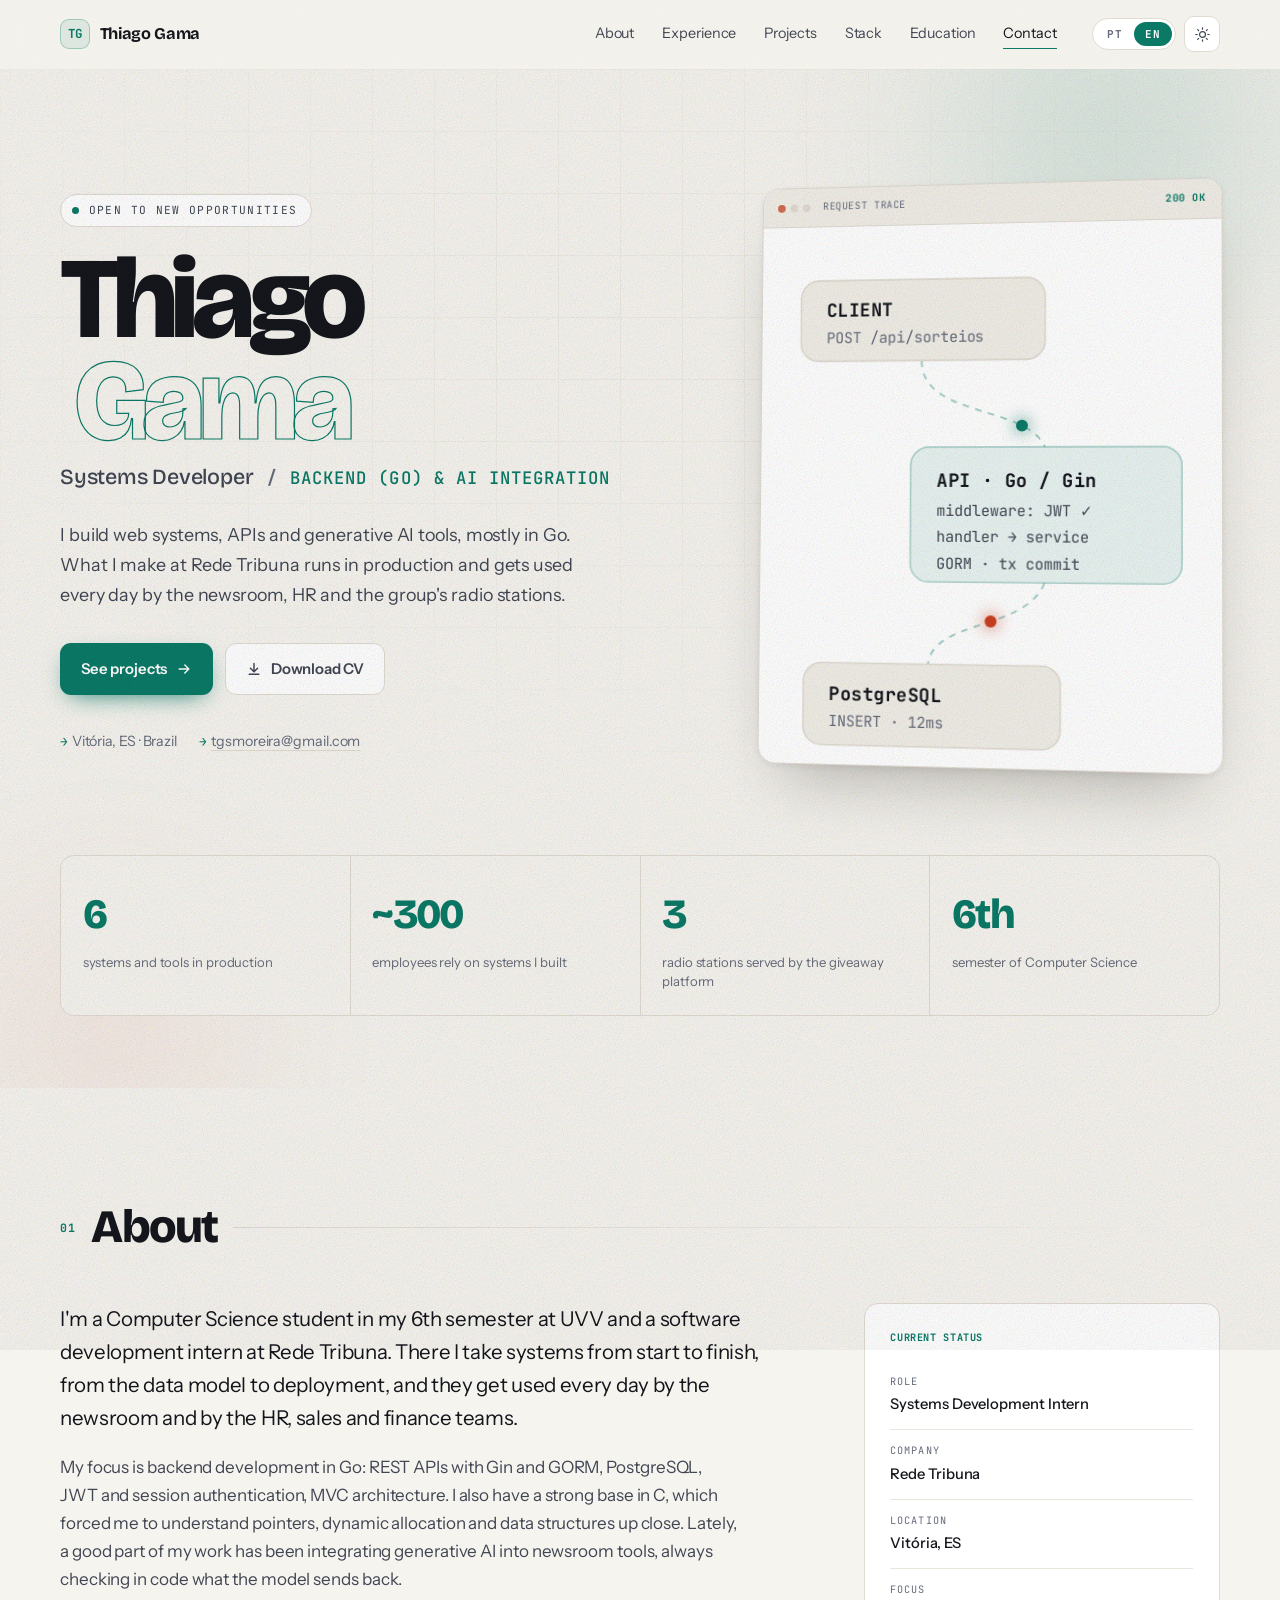
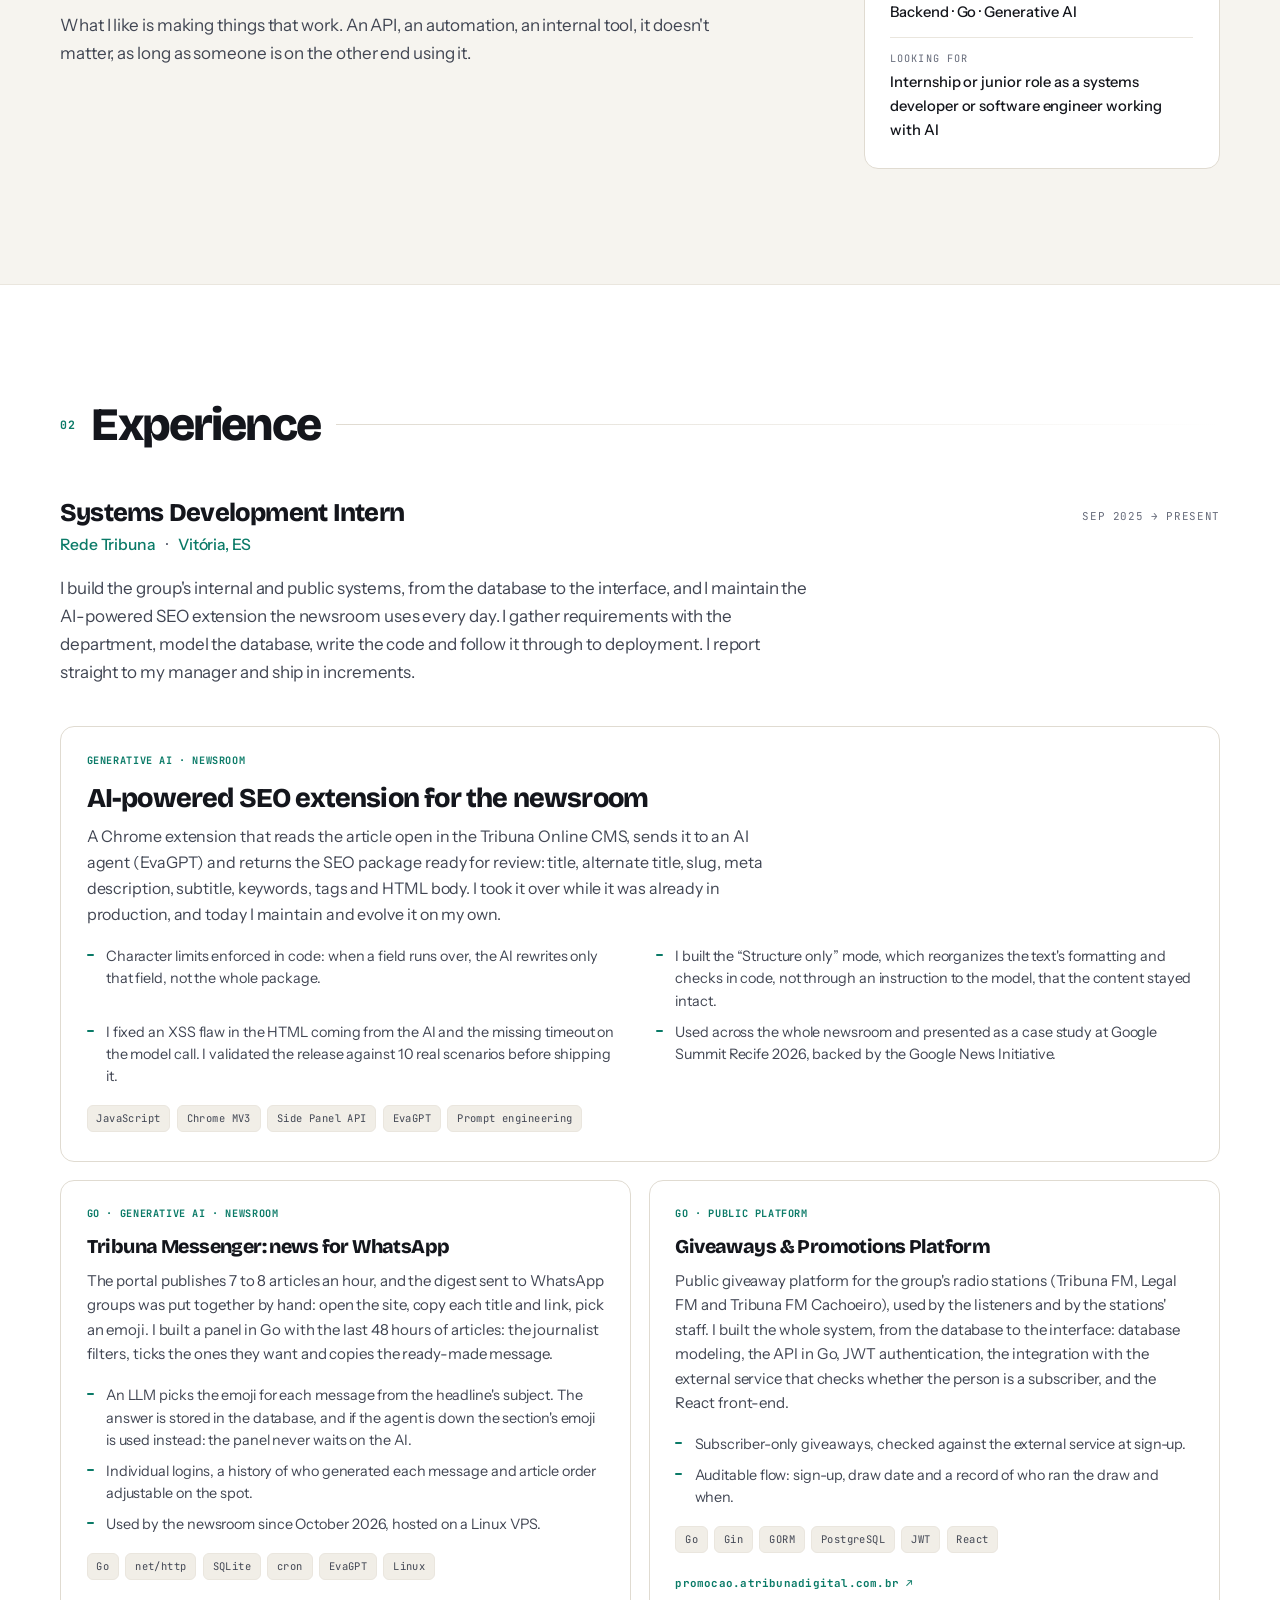
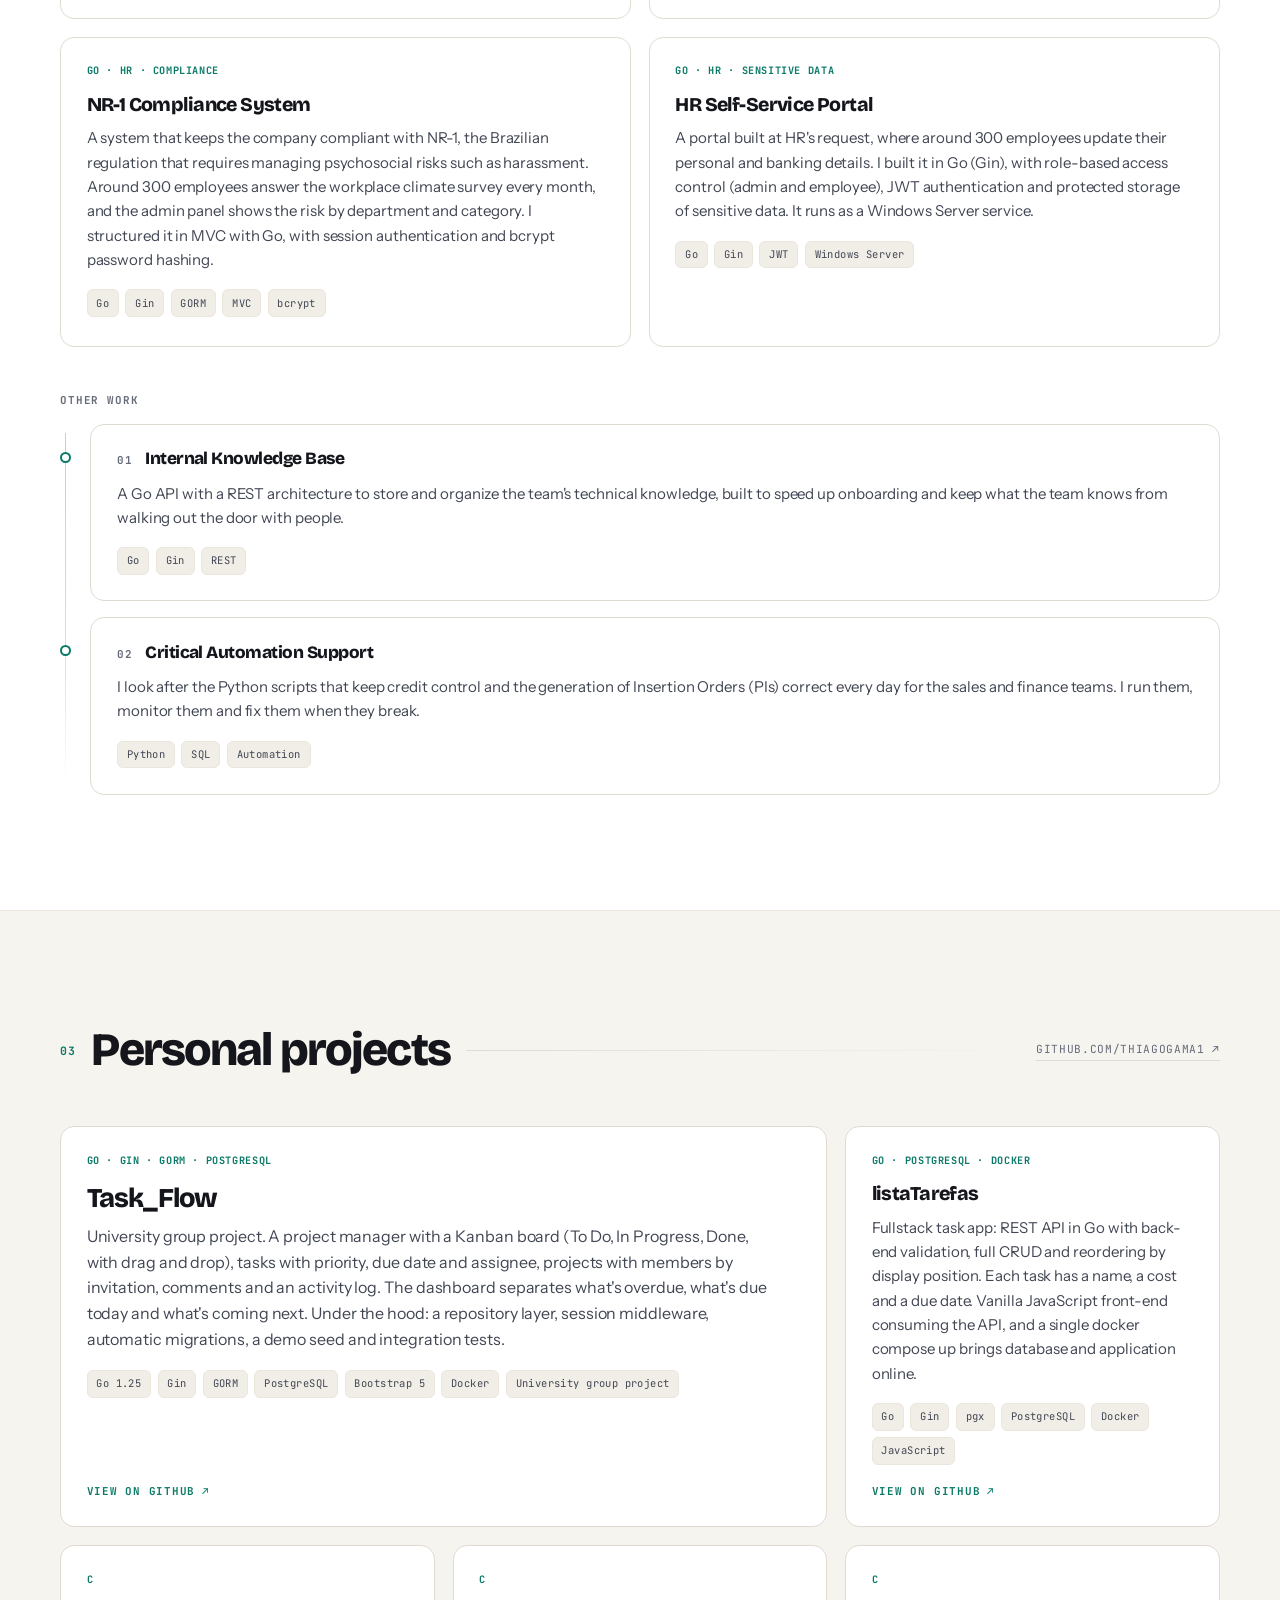
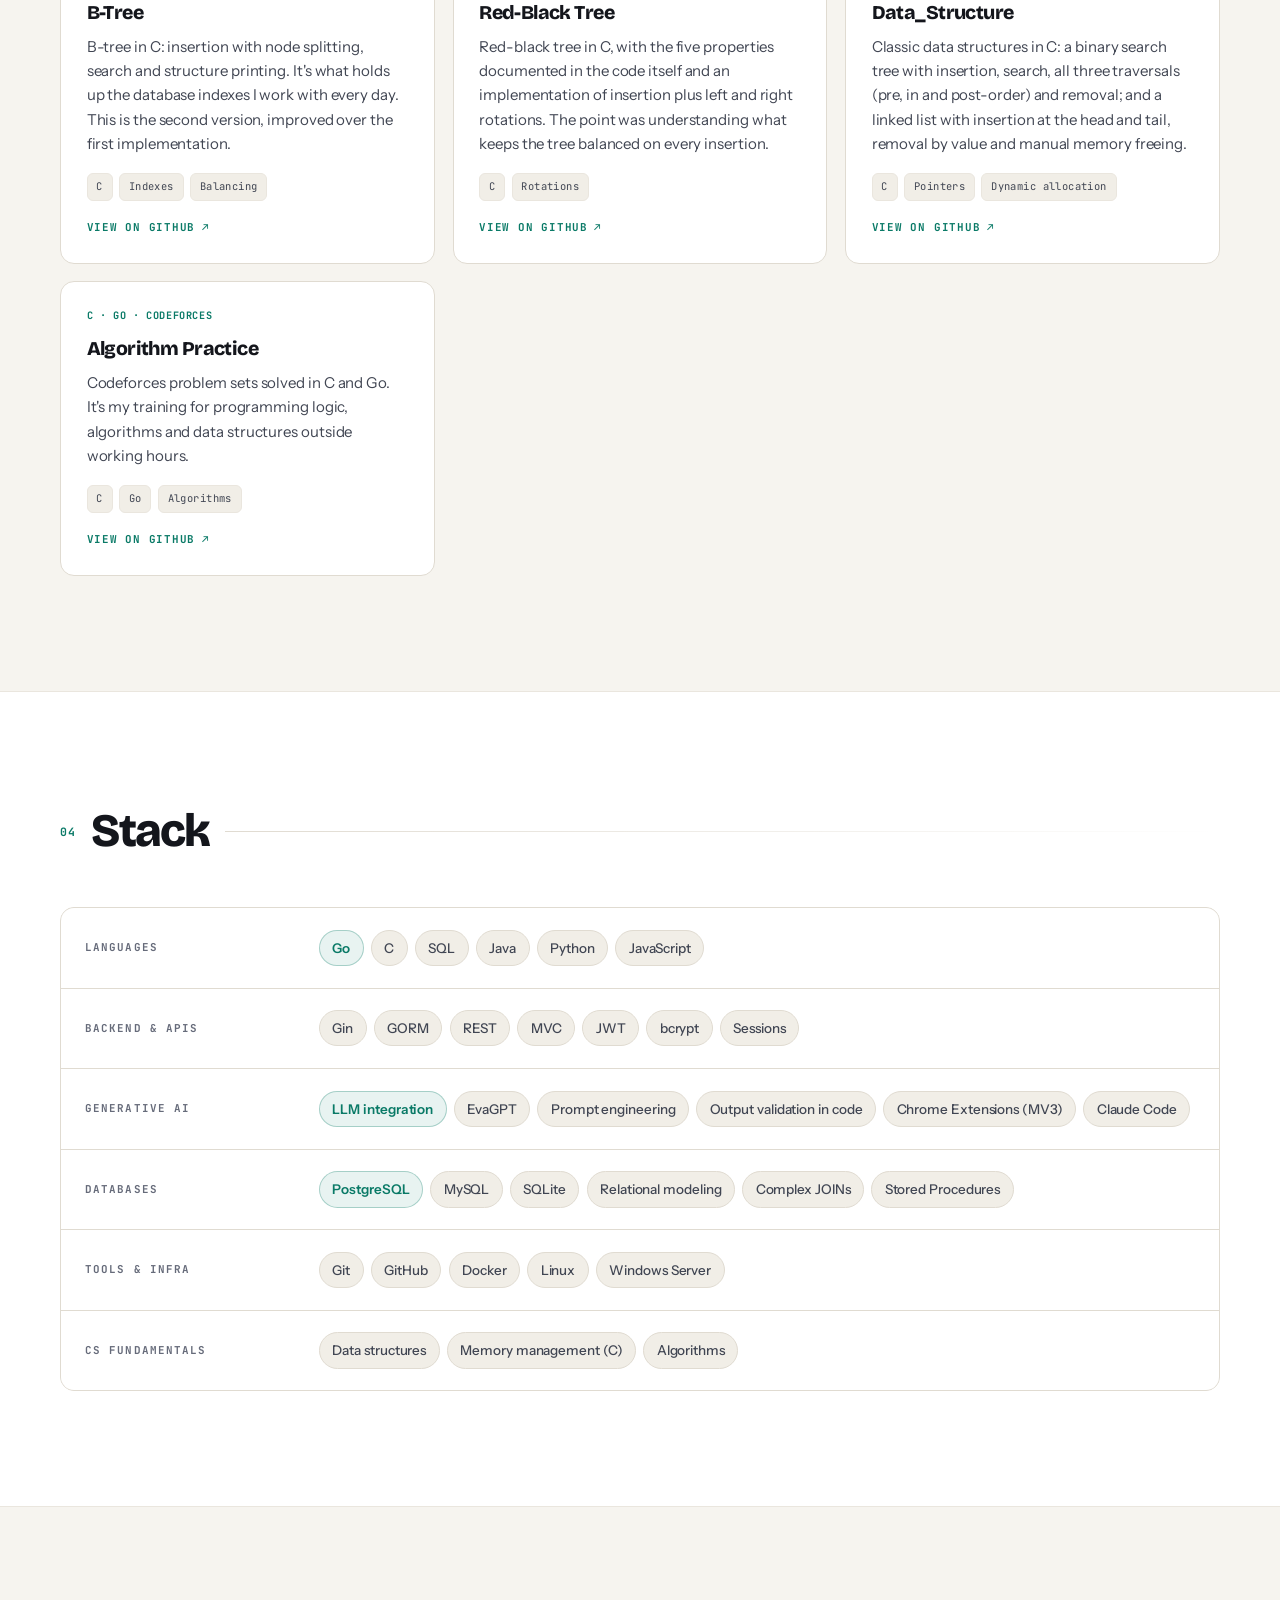
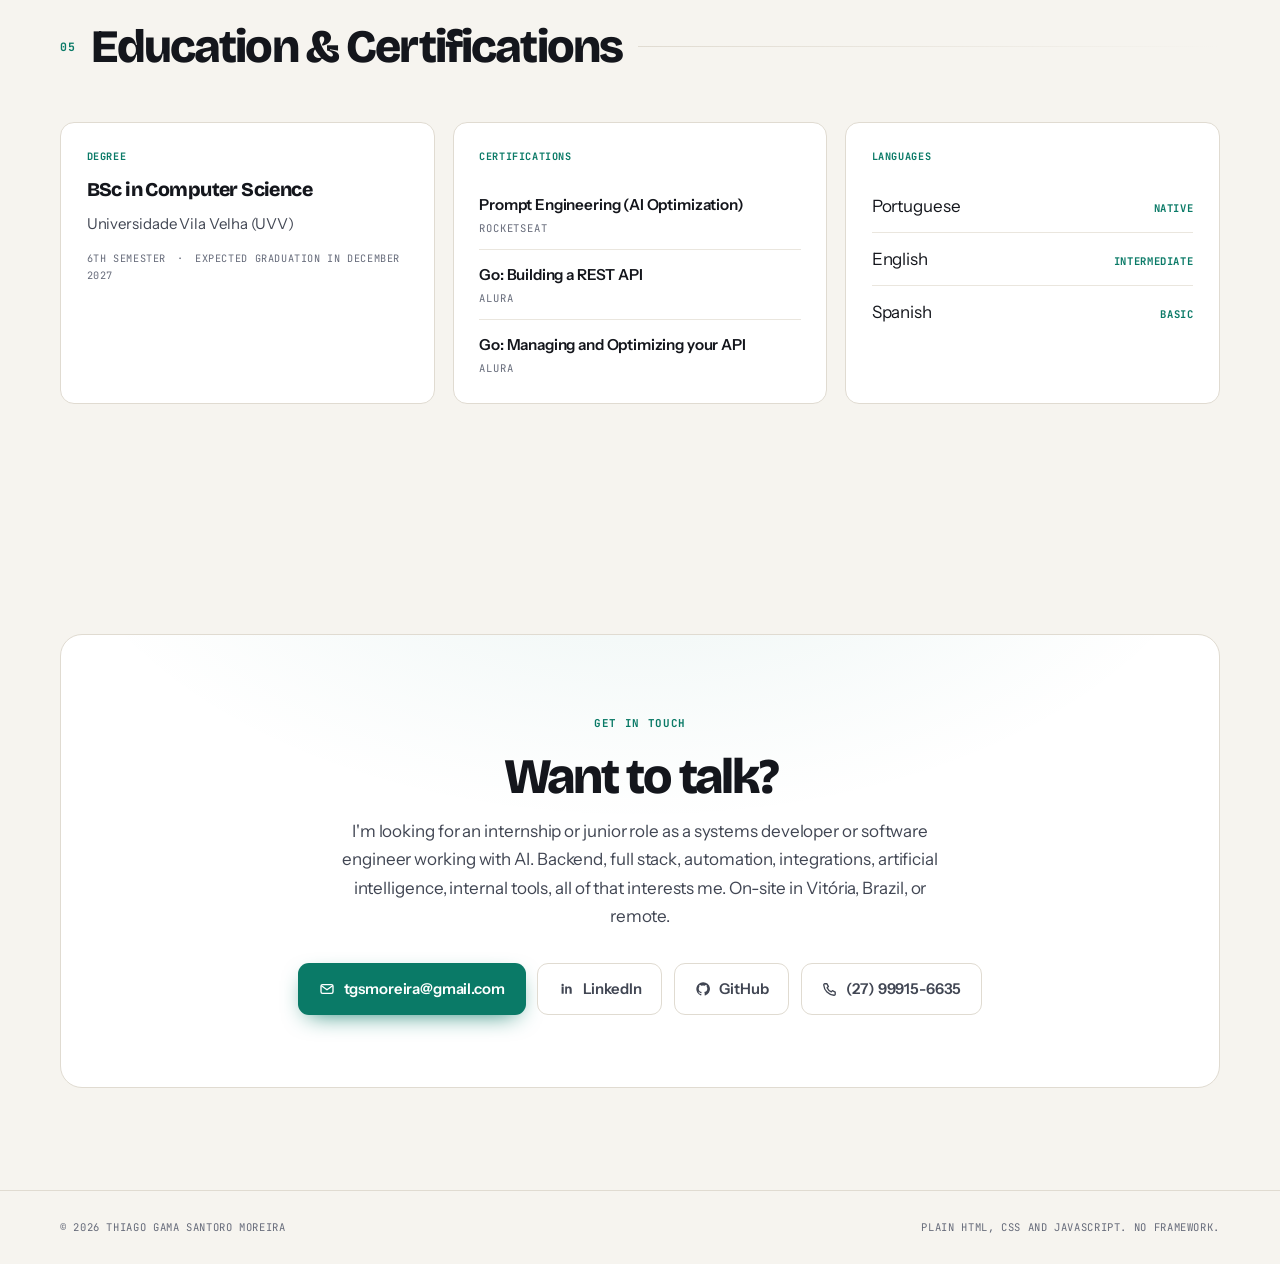
==== commit eb60da44: "Alinha o texto do Contato com o "Buscando" Co-Authored-By: Claude Opus 5.5 <noreply@anthropic.com>" ====
--- a/index.html
+++ b/index.html
@@ -542,7 +542,7 @@
       <span class="mono cta__kicker" data-i18n="contact.kicker">contato</span>
       <h2 class="cta__title" data-i18n="contact.title">Vamos conversar?</h2>
       <p class="cta__lede" data-i18n="contact.lede">
-        Procuro estágio ou vaga júnior em desenvolvimento de software. Backend, full stack, automação, integrações, inteligência artificial, ferramentas internas, tudo isso me interessa. Presencial em Vitória (ES) ou remoto.
+        Procuro estágio ou vaga júnior como desenvolvedor de sistemas ou engenheiro de software com IA. Backend, full stack, automação, integrações, inteligência artificial, ferramentas internas, tudo isso me interessa. Presencial em Vitória (ES) ou remoto.
       </p>
 
       <div class="cta__links">
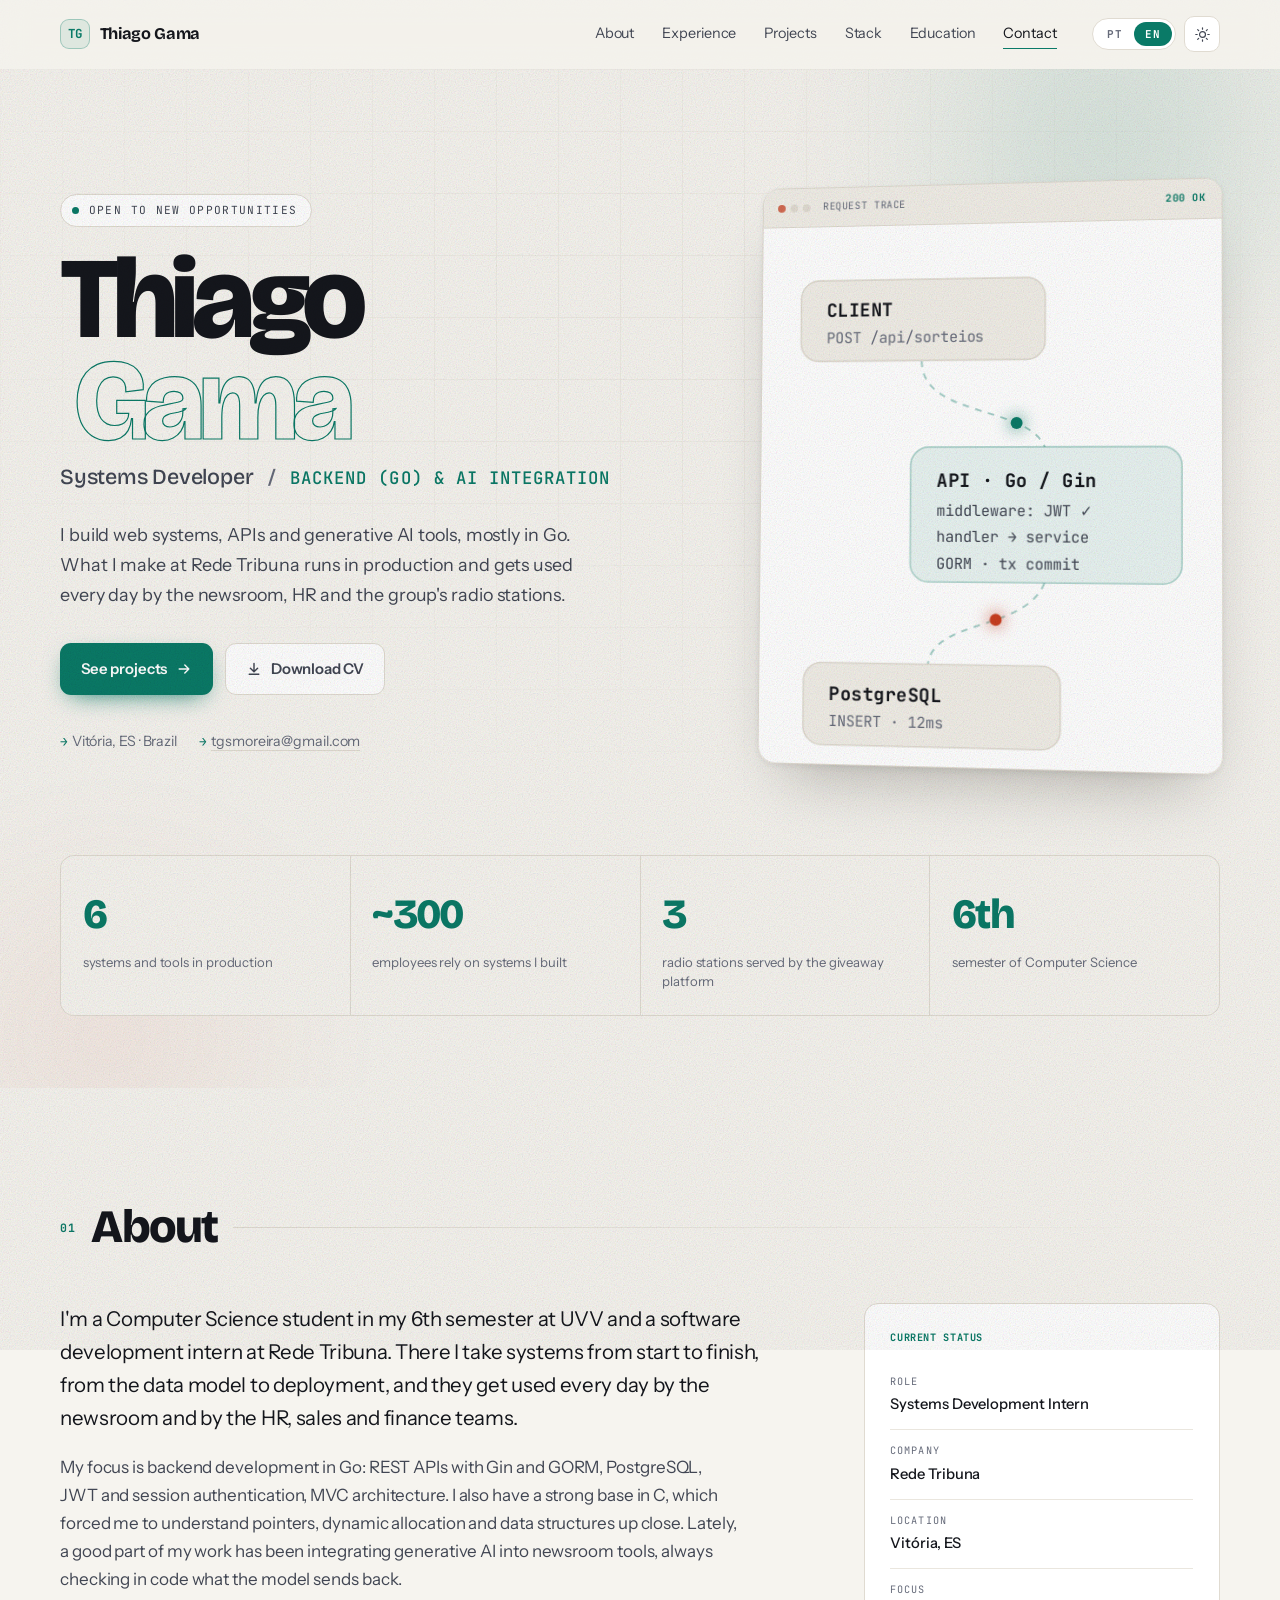
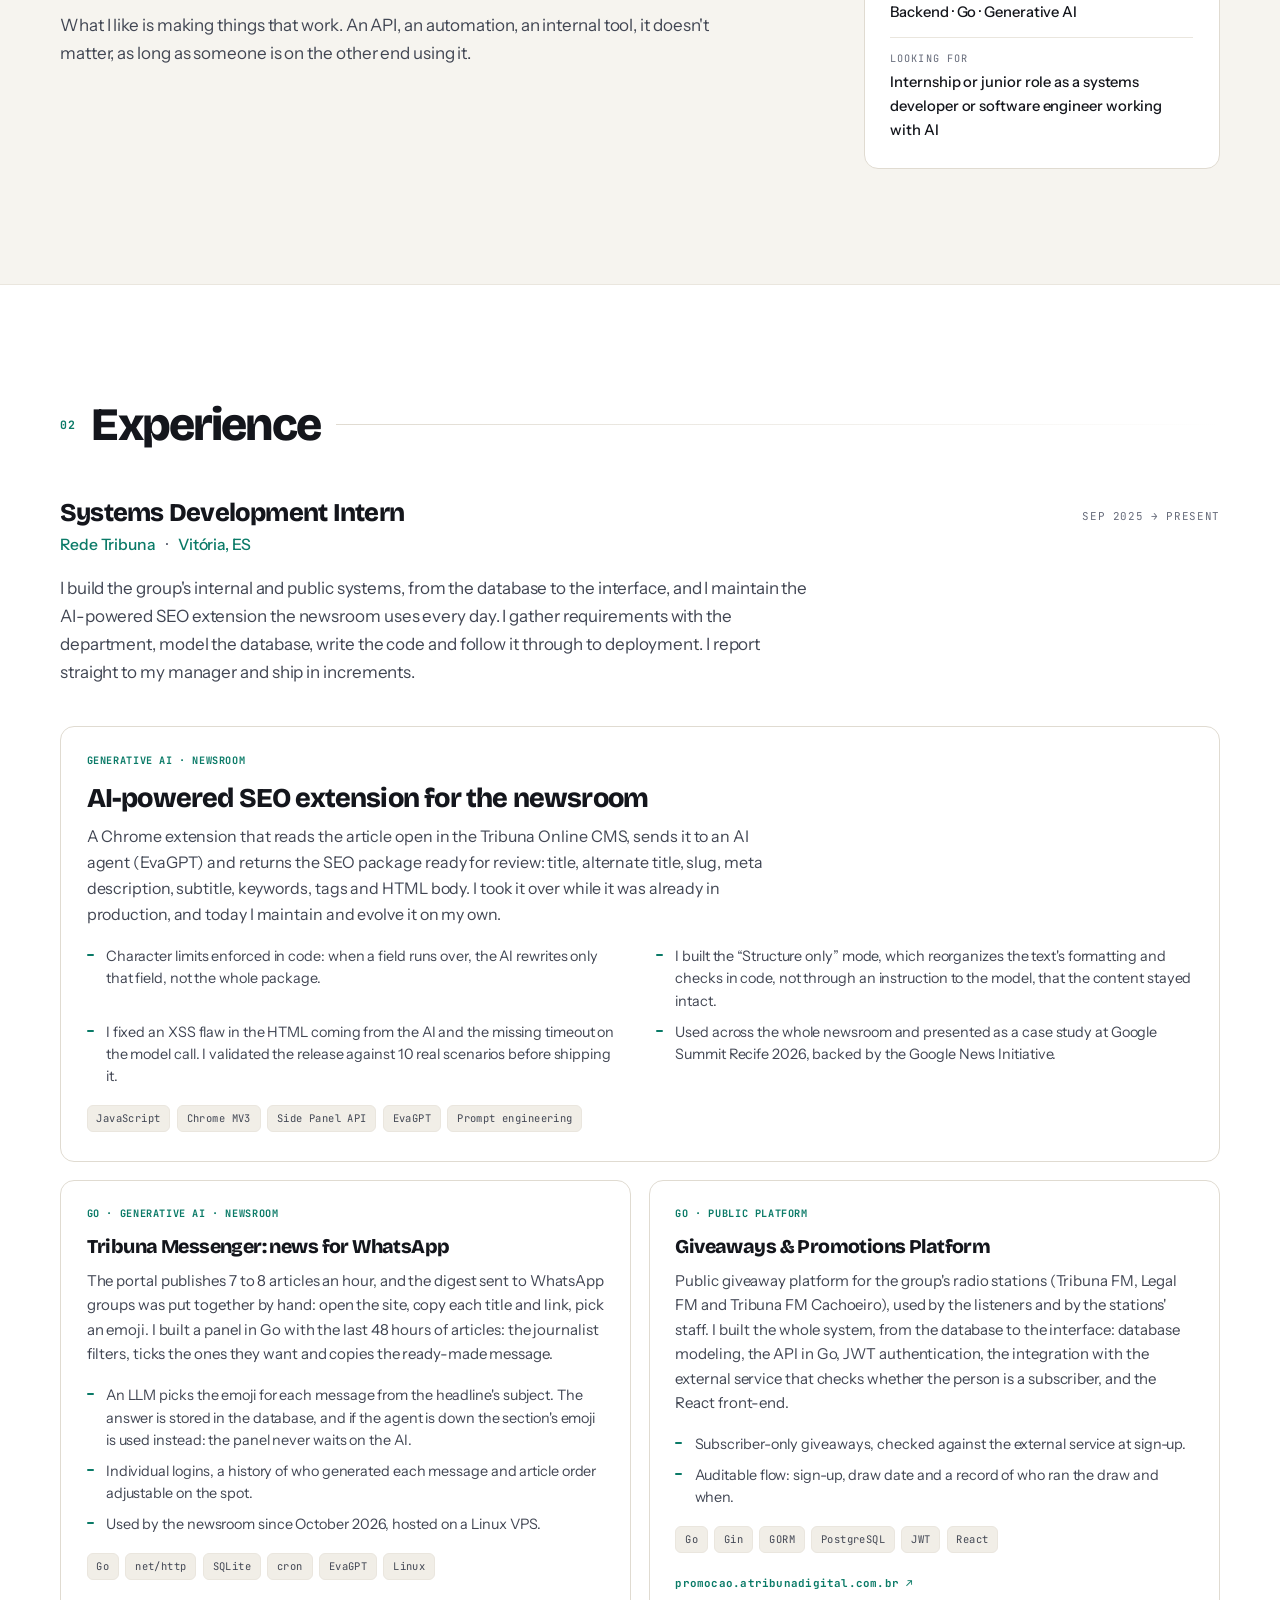
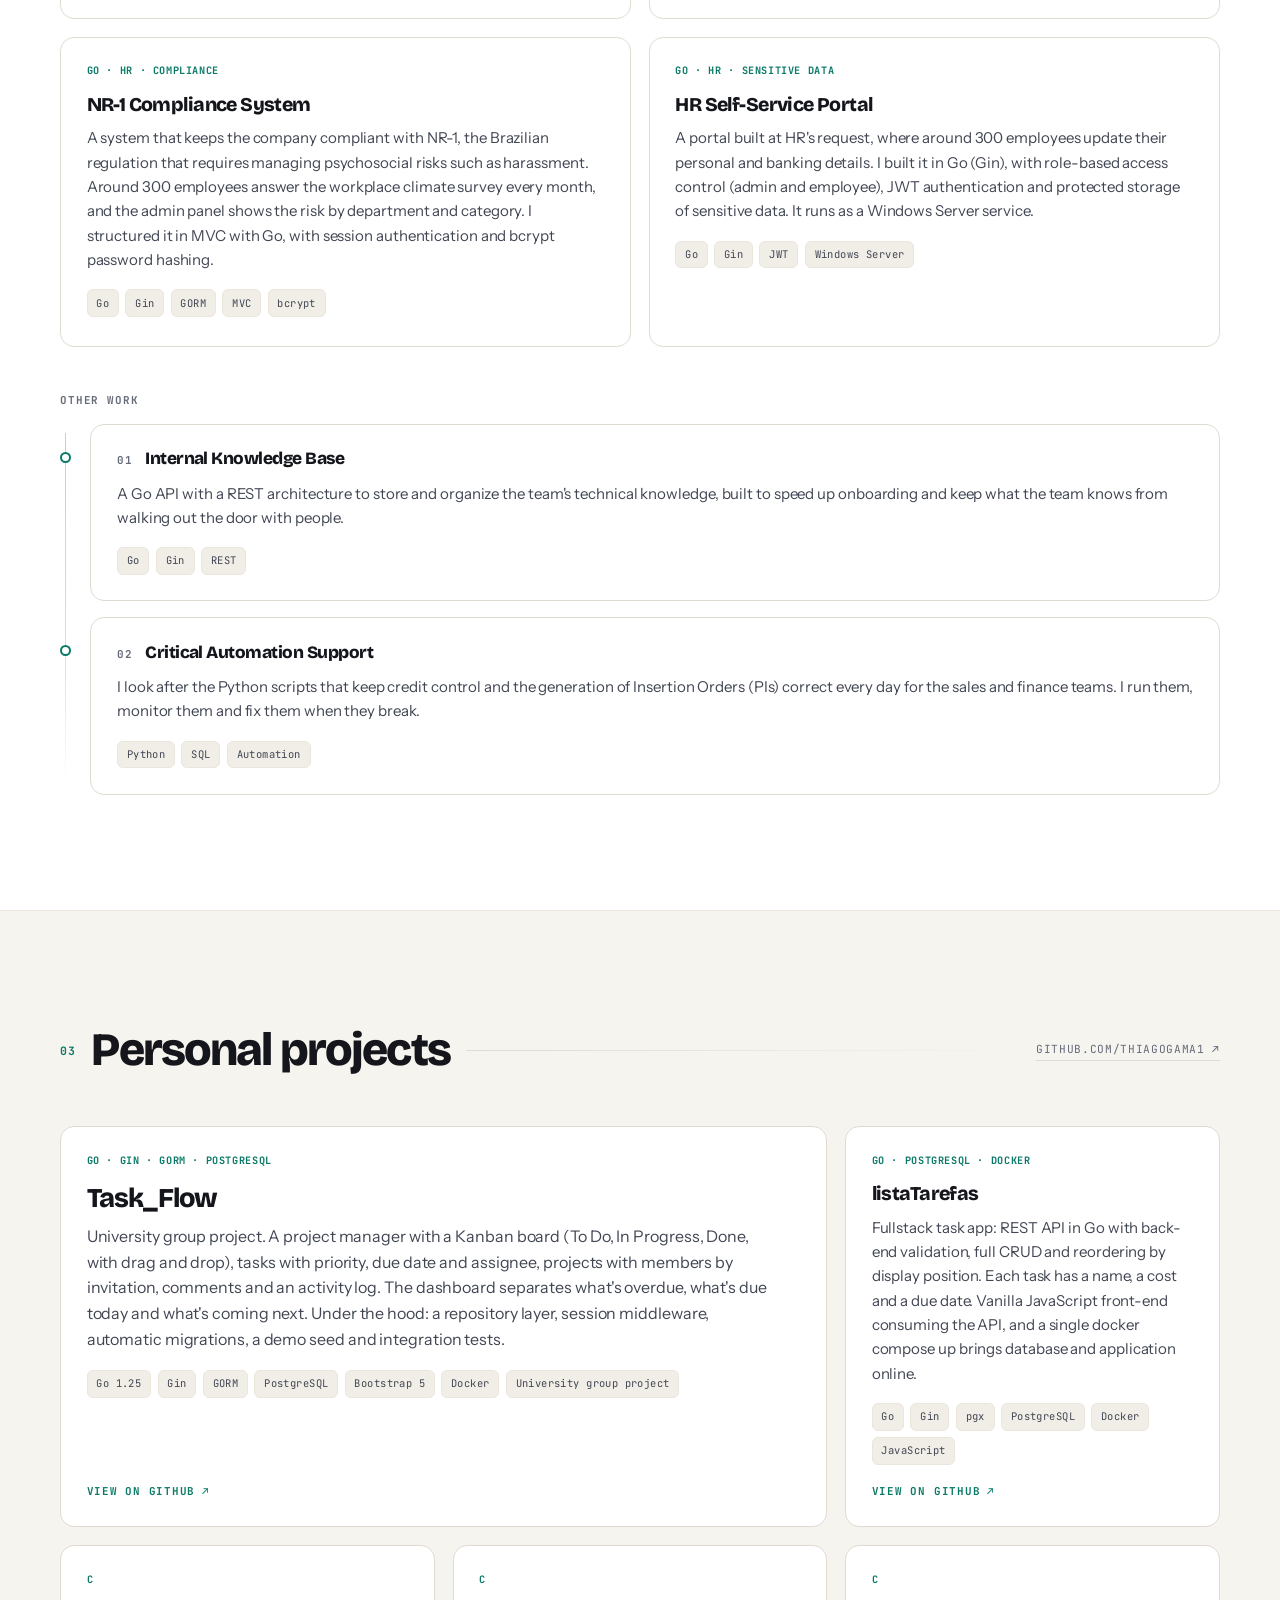
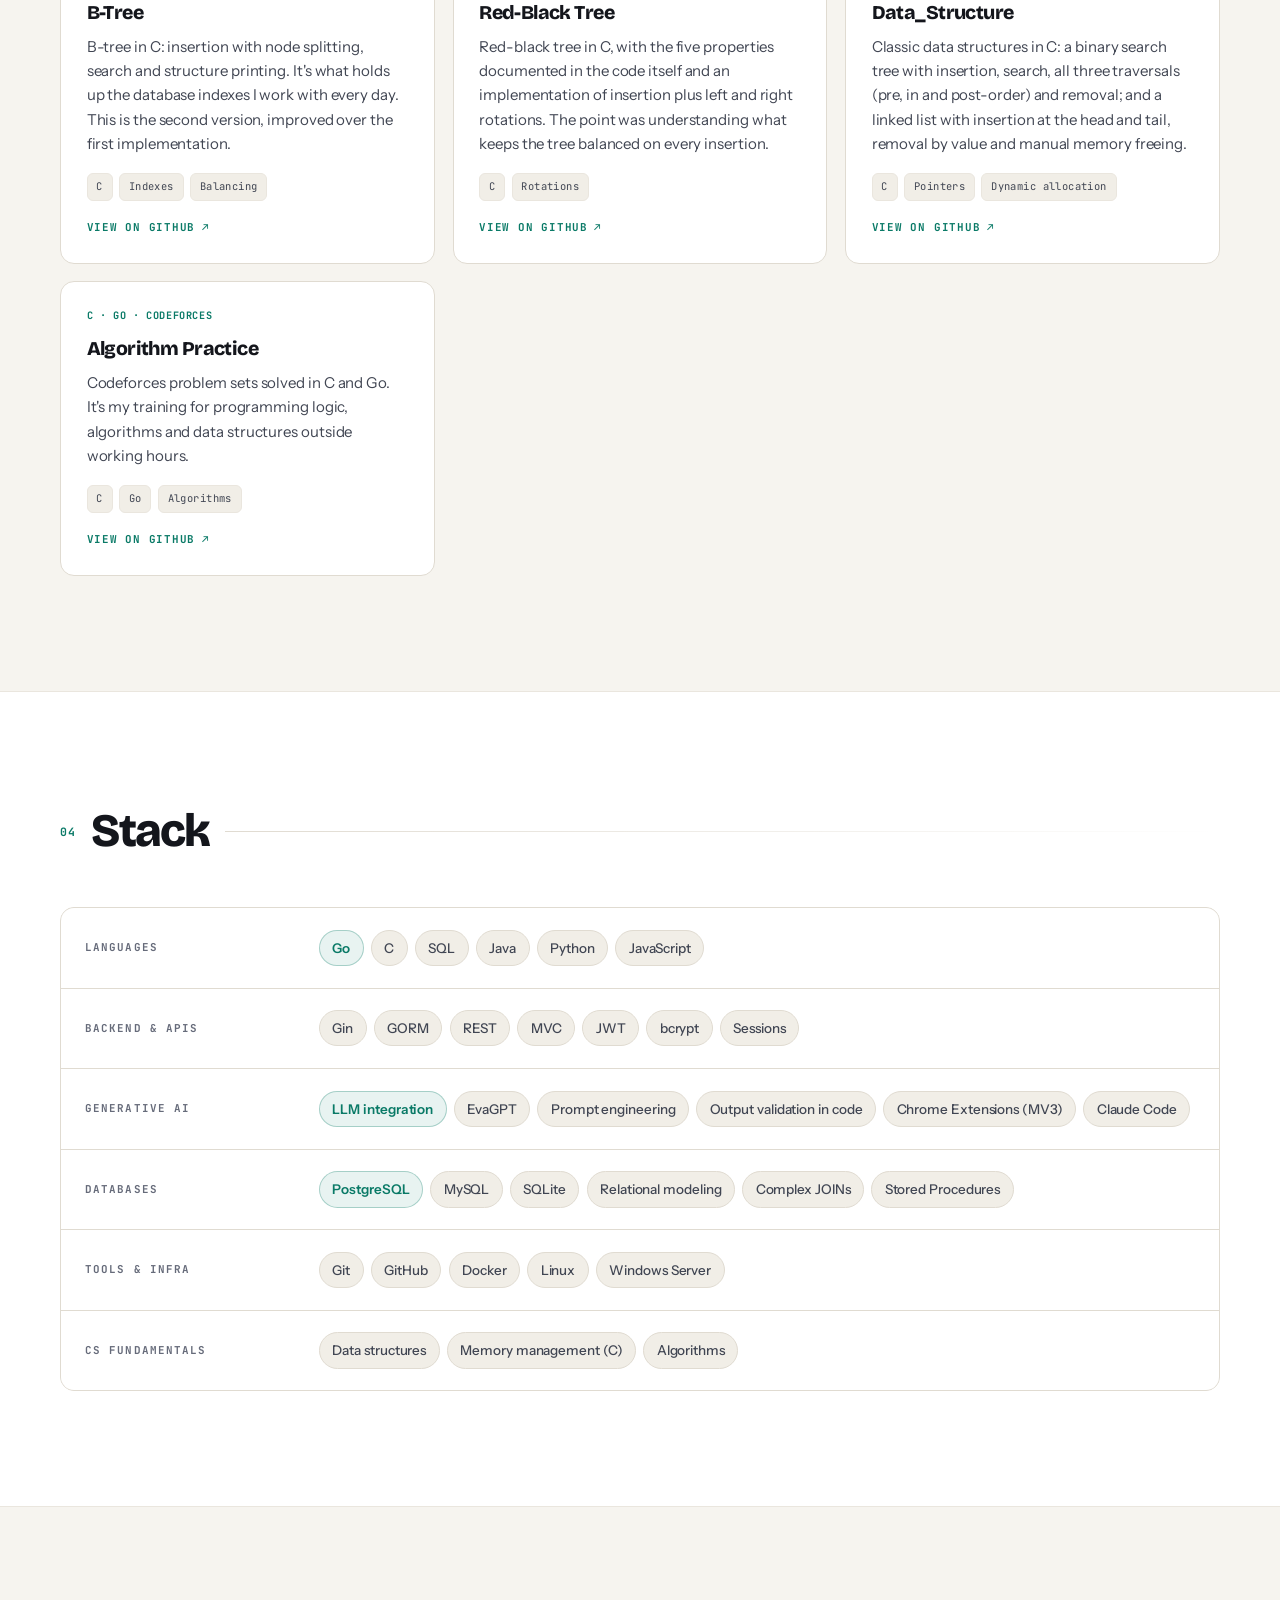
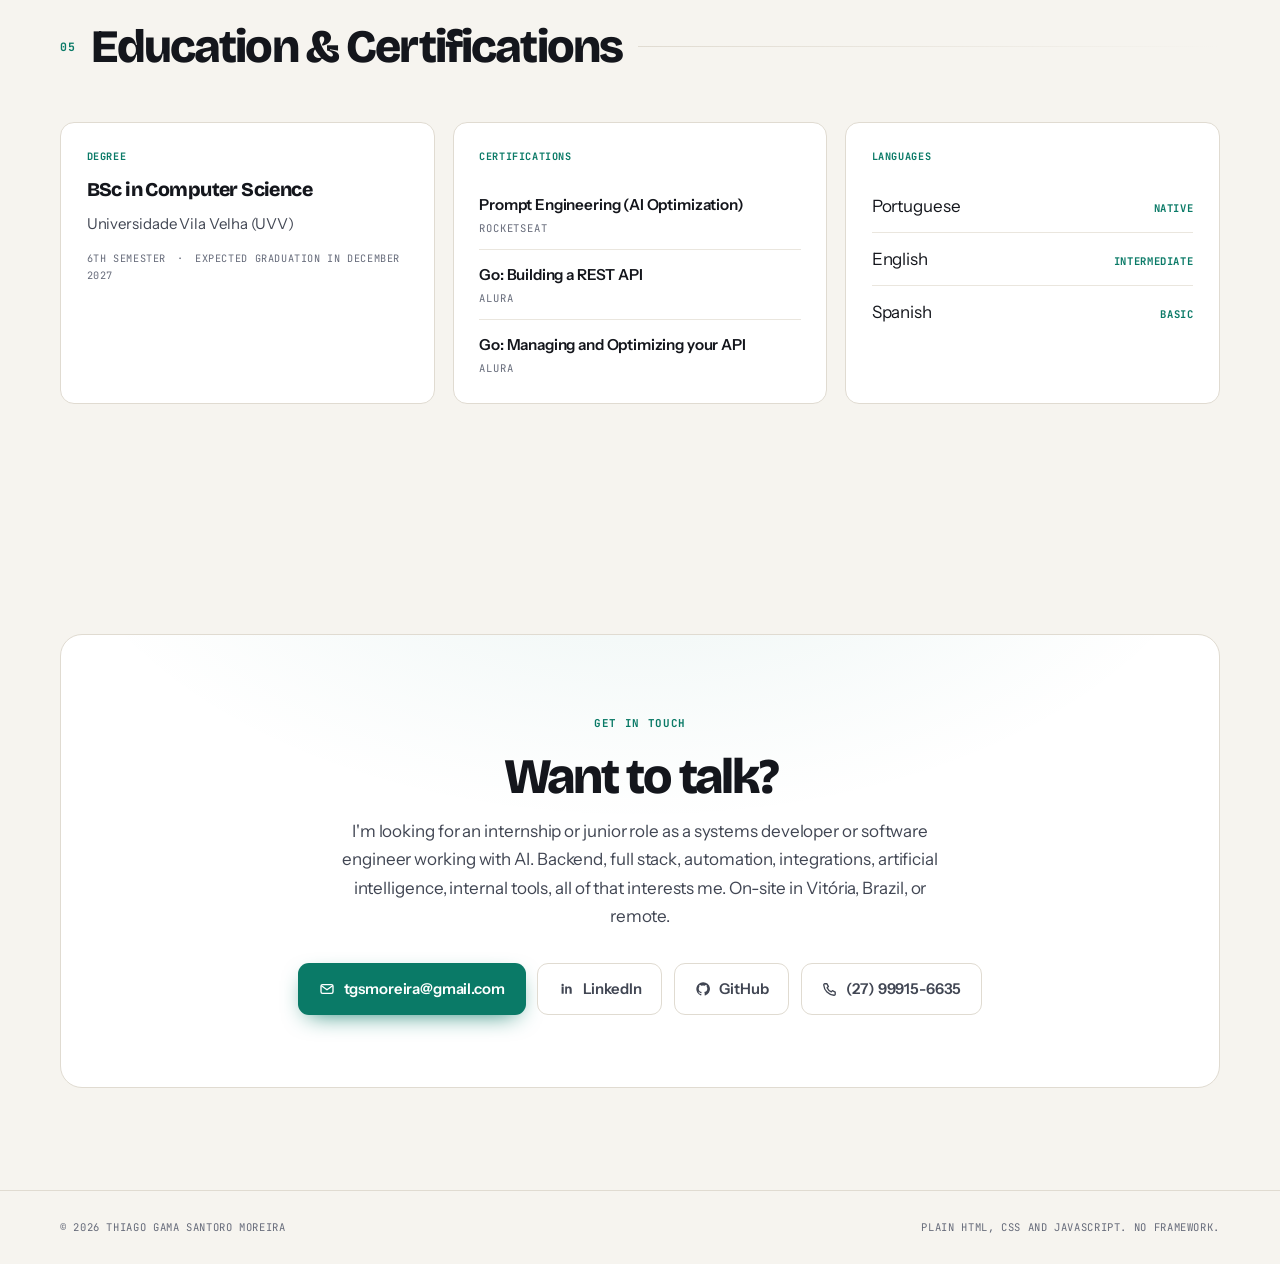
==== commit 4027b654: "Corrige pagina em branco sem JS, falhas com armazenamento bloqueado e theme-color - O CSS so esconde" ====
--- a/index.html
+++ b/index.html
@@ -33,12 +33,15 @@
 <script>
   // Aplica tema e idioma antes da pintura, evitando flash.
   (function () {
-    var t = localStorage.getItem('tg-theme');
+    var root = document.documentElement;
+    root.classList.add('js'); // o CSS só esconde os .reveal quando há JS
+    var t = null, l = null;
+    try { t = localStorage.getItem('tg-theme'); l = localStorage.getItem('tg-lang'); } catch (e) {}
     if (!t) t = window.matchMedia('(prefers-color-scheme: light)').matches ? 'light' : 'dark';
-    document.documentElement.setAttribute('data-theme', t);
-    var l = localStorage.getItem('tg-lang');
+    root.setAttribute('data-theme', t);
+    if (t === 'light') document.querySelector('meta[name="theme-color"]').setAttribute('content', '#F6F4EF');
     if (!l) l = (navigator.language || 'pt').toLowerCase().indexOf('pt') === 0 ? 'pt' : 'en';
-    document.documentElement.setAttribute('data-lang', l);
+    root.setAttribute('data-lang', l);
   })();
 </script>
 </head>
--- a/assets/css/style.css
+++ b/assets/css/style.css
@@ -527,7 +527,8 @@
 .foot p { color: var(--muted); font-size: .66rem; }
 
 /* ---------- 15. reveal ---------- */
-.reveal { opacity: 0; transform: translateY(22px); }
+/* só esconde quando há JS para revelar; sem JS o conteúdo fica visível */
+.js .reveal { opacity: 0; transform: translateY(22px); }
 .reveal.is-in {
   opacity: 1; transform: none;
   transition: opacity .8s var(--ease), transform .8s var(--ease);
@@ -581,11 +582,12 @@
     animation-duration: .001ms !important; animation-iteration-count: 1 !important;
     transition-duration: .001ms !important; scroll-behavior: auto !important;
   }
-  .reveal { opacity: 1; transform: none; }
+  .js .reveal { opacity: 1; transform: none; }
 }
 
 @media print {
   .nav, .grain, .progress, .hero__bg, .hero__viz, .skip { display: none !important; }
   body { background: #fff; color: #000; }
   .card, .sec--alt { break-inside: avoid; }
-}
+  .js .reveal { opacity: 1 !important; transform: none !important; }
+}
